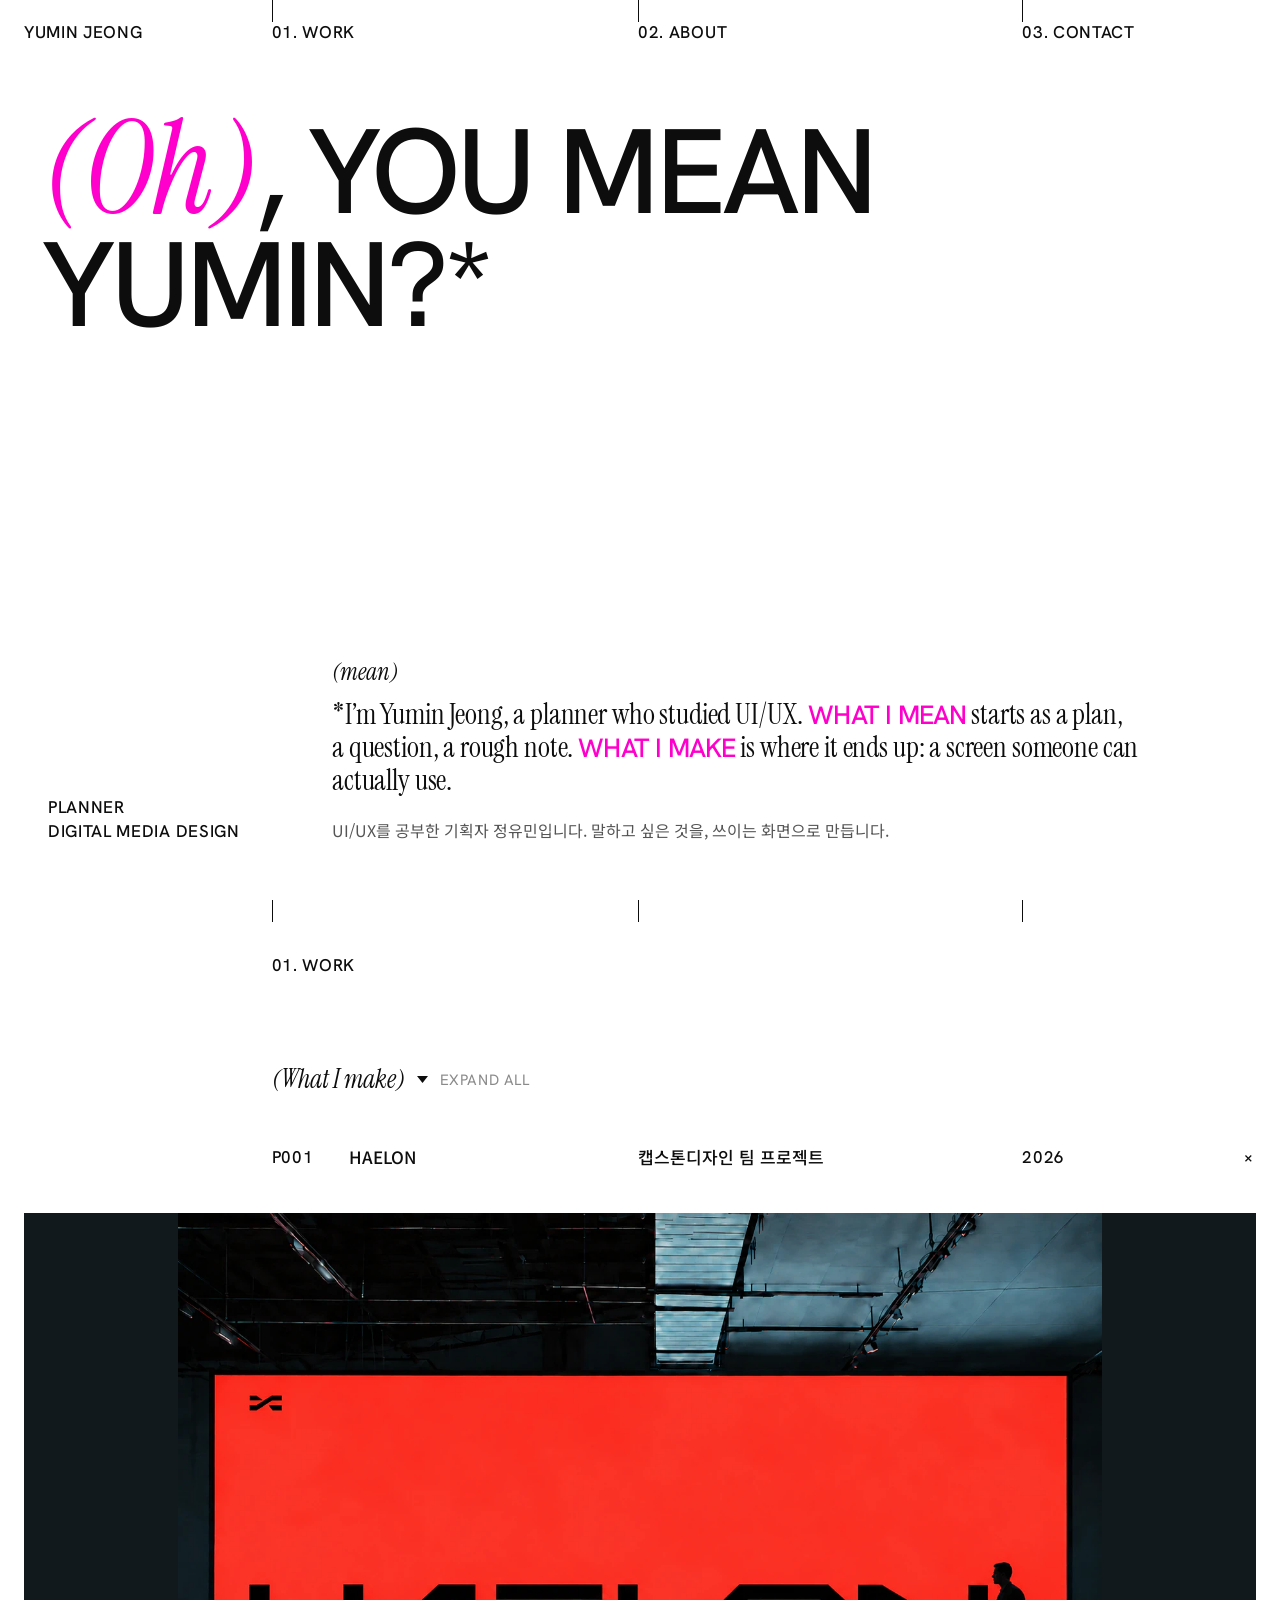
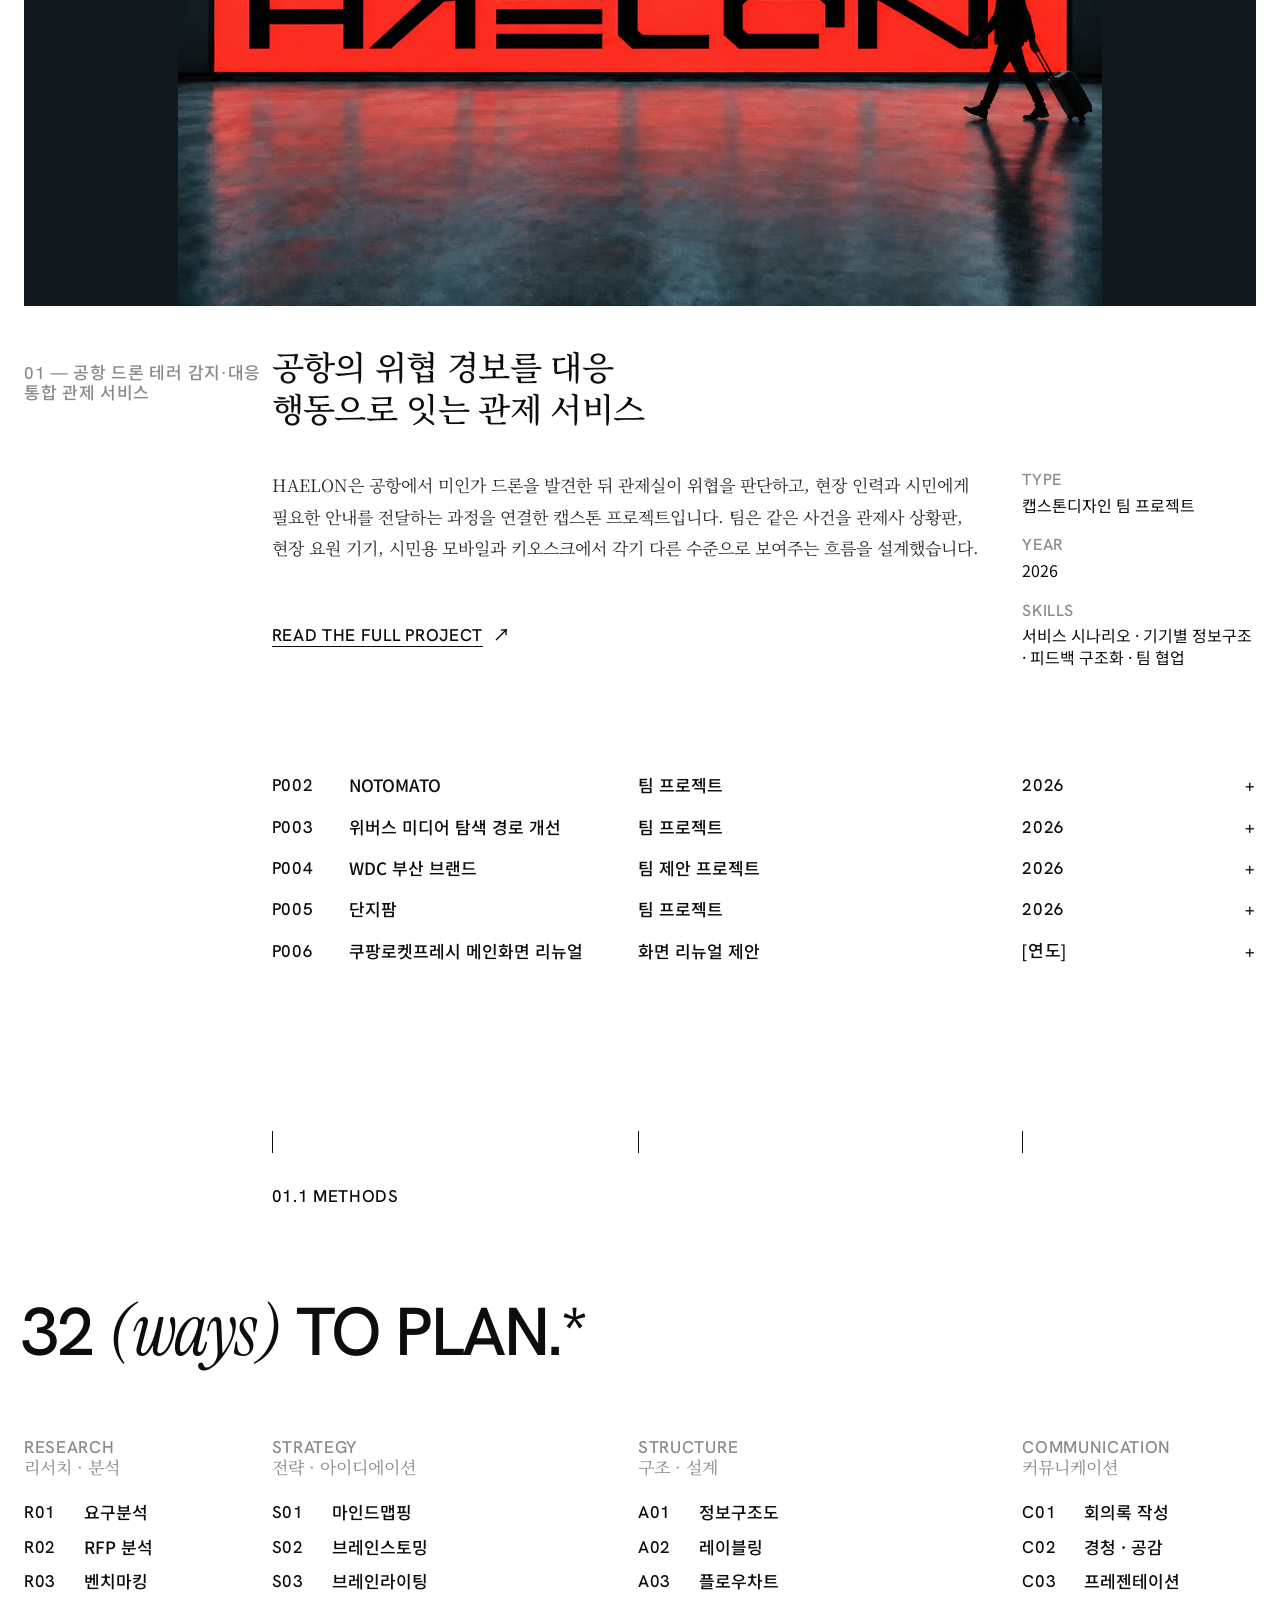
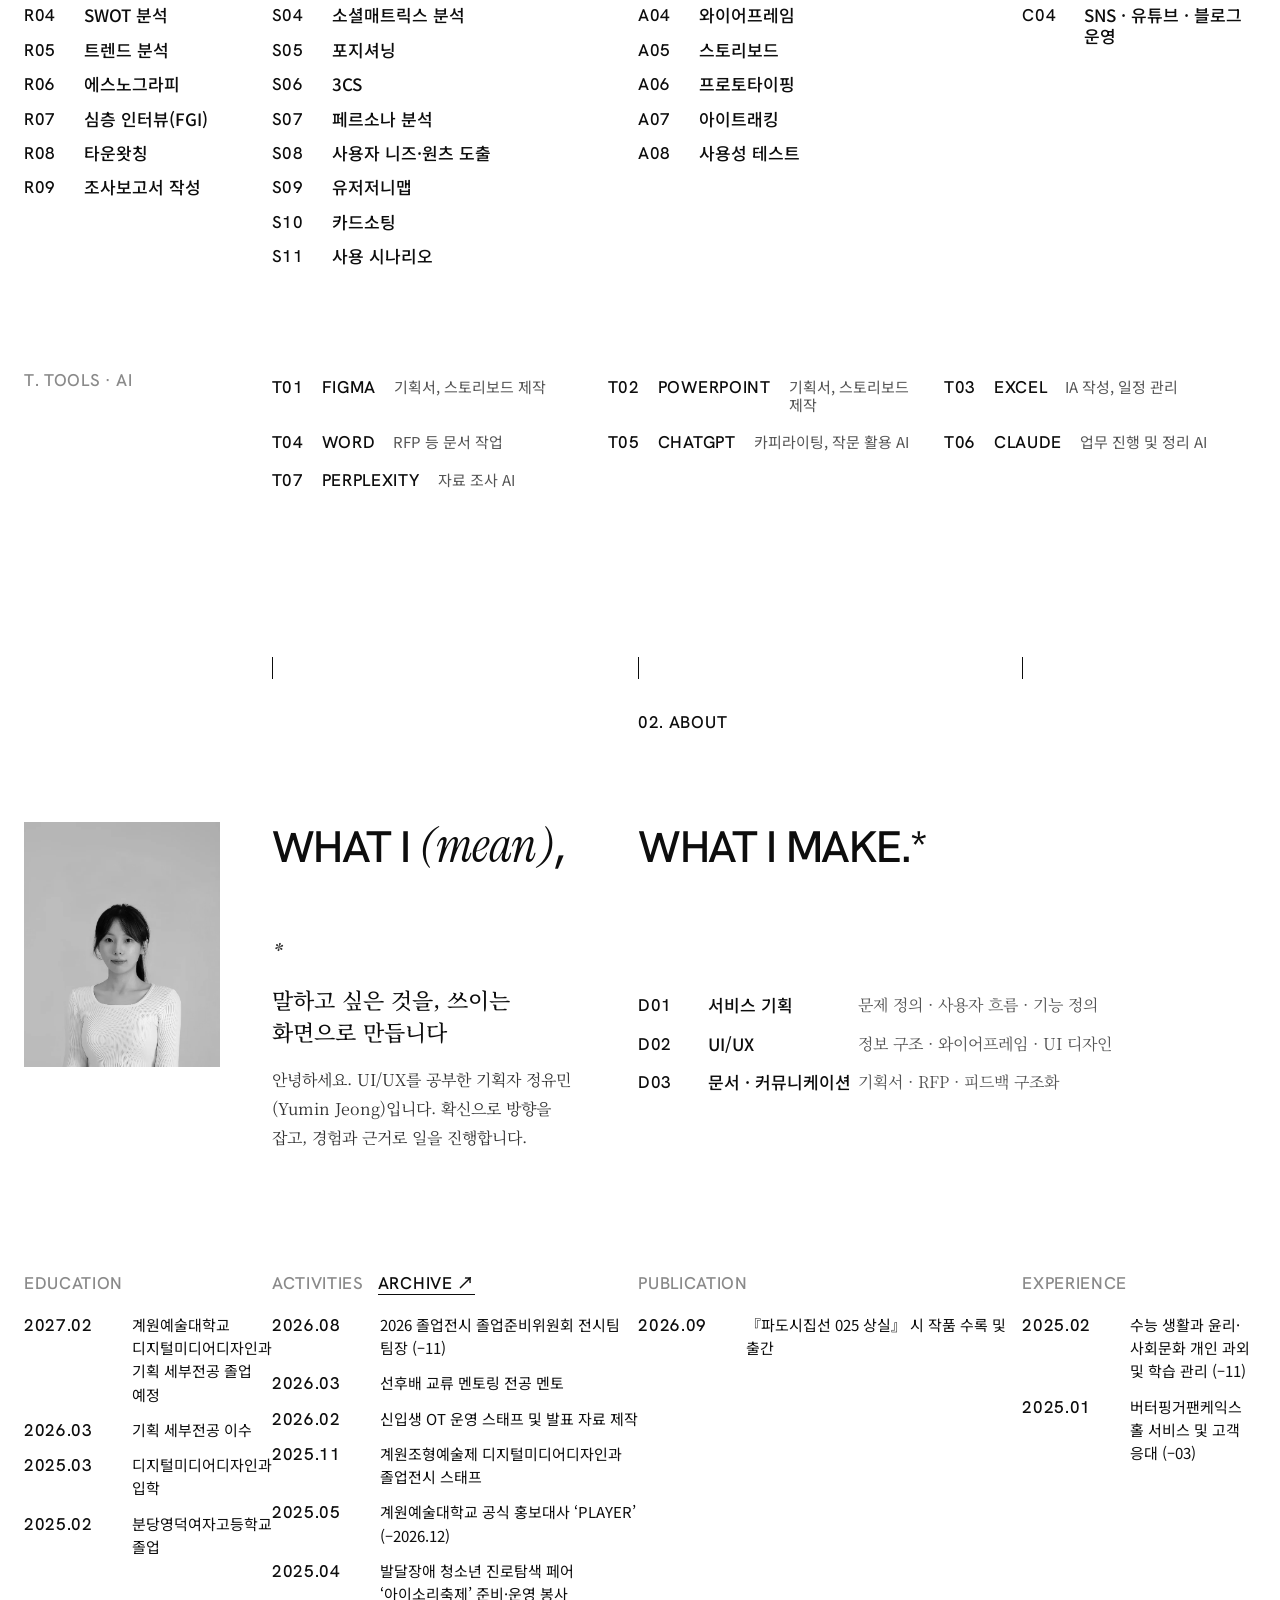
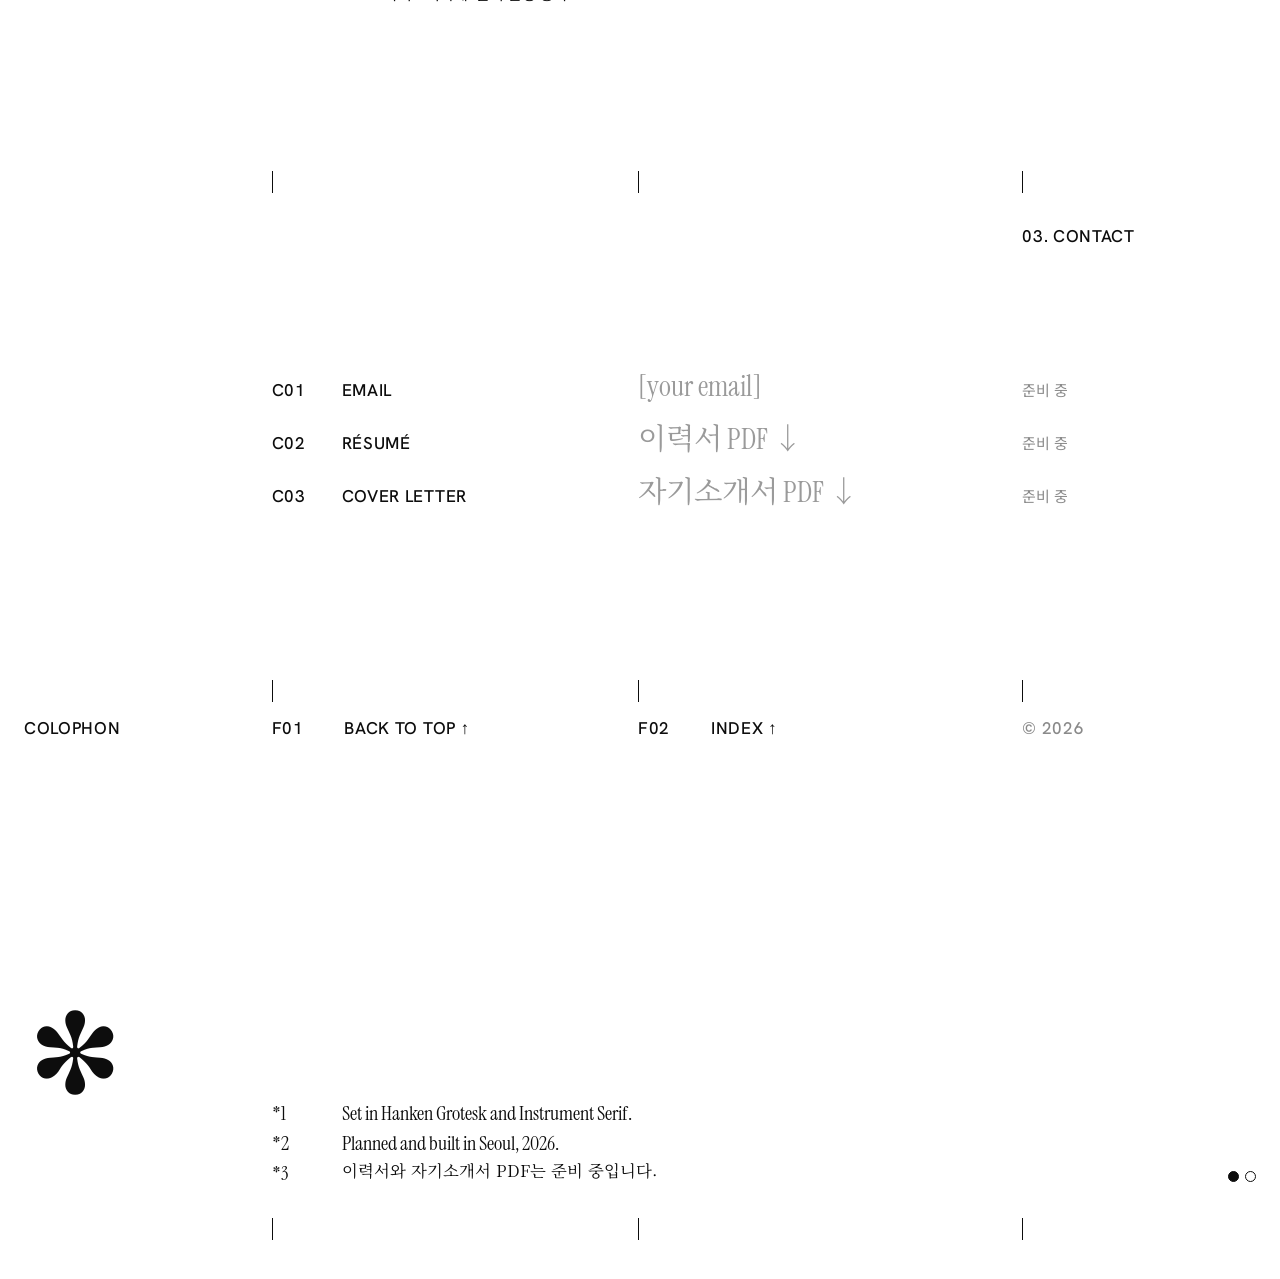
==== index.html @ 010c01d2 "Add files via upload" ====
<!doctype html>
<html lang="ko">
<head>
<meta charset="utf-8">
<meta name="viewport" content="width=device-width, initial-scale=1">
<title>Oh, you mean Yumin? — 정유민 기획 포트폴리오</title>
<meta name="description" content="Oh, you mean Yumin? What I mean, what I make. — UI/UX를 공부한 기획자 정유민의 포트폴리오">
<link rel="preconnect" href="https://fonts.googleapis.com">
<link rel="preconnect" href="https://fonts.gstatic.com" crossorigin>
<link rel="stylesheet" href="https://fonts.googleapis.com/css2?family=Hanken+Grotesk:wght@500&amp;family=Instrument+Serif:ital@0;1&amp;family=Noto+Sans+KR:wght@400;500&amp;family=Noto+Serif+KR:wght@400;500&amp;display=swap">
<link rel="stylesheet" href="assets/c04.css?v=2">
</head>
<body id="top">

<header class="hd">
<div class="g">
<div class="ticks t" aria-hidden="true"><i></i><i></i><i></i><i></i></div>
<a class="home" href="#top">Yumin Jeong</a>
<nav aria-label="주요 메뉴">
<a href="#work" data-spy="work">01. Work</a>
<a href="#about" data-spy="about">02. About</a>
<a href="#contact" data-spy="contact">03. Contact</a>
</nav>
</div>
</header>

<main>
<section class="hero" aria-label="소개">
<h1><span class="o">(Oh)</span>, YOU MEAN<br>YUMIN?*</h1>
<div class="def">
<p class="k">(mean)</p>
<p class="v">*I’m Yumin Jeong, a planner who studied UI/UX. <b>What I mean</b> starts as a plan, a question, a rough note. <b>What I make</b> is where it ends up: a screen someone can actually use.</p>
<p class="ko">UI/UX를 공부한 기획자 정유민입니다. 말하고 싶은 것을, 쓰이는 화면으로 만듭니다.</p>
</div>
<p class="who">Planner<br>Digital Media Design</p>
</section>

<section id="work" class="g sec">
<div class="ticks t" aria-hidden="true"><i></i><i></i><i></i><i></i></div>
<p class="sh up" style="grid-column:2">01. Work</p>
<button class="lead" type="button" data-all aria-expanded="false"><span>(What I make)</span><svg aria-hidden="true" width="11" height="7" viewBox="0 0 11 7"><path d="M0 0h11L5.5 7z" fill="currentColor"/></svg><span class="mute up" style="font-family:var(--sans);font-style:normal;font-size:15px;letter-spacing:.04em" data-all-label>Expand all</span></button>
<ol class="idx">
<li class="row" data-open>
<button type="button" aria-expanded="true" aria-controls="p1"><span><span>P001</span><span class="t">HAELON</span></span><span class="kd">캡스톤디자인 팀 프로젝트</span><span class="yr"><span>2026</span><span class="tg" aria-hidden="true">+</span></span></button>
<div class="panel" id="p1"><div><div class="pin">
<div class="fig" style="background:#11191d"><img src="assets/projects/haelon.webp" alt="HAELON 대표 이미지" loading="lazy" decoding="async"></div>
<p class="cap">01 — 공항 드론 테러 감지·대응 통합 관제 서비스</p>
<h3>공항의 위협 경보를 대응 행동으로 잇는 관제 서비스</h3>
<dl><div><dt>Type</dt><dd>캡스톤디자인 팀 프로젝트</dd></div><div><dt>Year</dt><dd>2026</dd></div><div><dt>Skills</dt><dd>서비스 시나리오 · 기기별 정보구조 · 피드백 구조화 · 팀 협업</dd></div></dl>
<p class="p">HAELON은 공항에서 미인가 드론을 발견한 뒤 관제실이 위협을 판단하고, 현장 인력과 시민에게 필요한 안내를 전달하는 과정을 연결한 캡스톤 프로젝트입니다. 팀은 같은 사건을 관제사 상황판, 현장 요원 기기, 시민용 모바일과 키오스크에서 각기 다른 수준으로 보여주는 흐름을 설계했습니다.</p>
<a class="go" href="project/05.html"><span>Read the full project</span>↗</a>
</div></div></div>
</li>
<li class="row">
<button type="button" aria-expanded="false" aria-controls="p2"><span><span>P002</span><span class="t">NOTOMATO</span></span><span class="kd">팀 프로젝트</span><span class="yr"><span>2026</span><span class="tg" aria-hidden="true">+</span></span></button>
<div class="panel" id="p2"><div><div class="pin">
<div class="fig" style="background:#fdfdfd"><img src="assets/projects/notomato.webp?v=16x9" alt="NOTOMATO 대표 이미지" loading="lazy" decoding="async"></div>
<p class="cap">02 — 초개인화 식이관리 서비스</p>
<h3>먹기 전의 선택을 돕는 식이관리 앱</h3>
<dl><div><dt>Type</dt><dd>팀 프로젝트</dd></div><div><dt>Year</dt><dd>2026</dd></div><div><dt>Skills</dt><dd>서비스 기획 · 정보구조 설계 · 와이어프레임 · 디자인 방향 조율</dd></div></dl>
<p class="p">노토마토는 만성질환자의 식품 선택과 식사 기록, 복약 관리를 한 흐름으로 연결한 모바일 서비스입니다. 영양성분표를 읽기 어렵거나 외식 메뉴의 정보를 알기 힘든 순간에, 사용자가 자신의 상태에 맞춰 무엇을 확인하고 어떤 대안을 고를 수 있는지 보여주는 데 초점을 뒀습니다.</p>
<a class="go" href="project/01.html"><span>Read the full project</span>↗</a>
</div></div></div>
</li>
<li class="row">
<button type="button" aria-expanded="false" aria-controls="p3"><span><span>P003</span><span class="t">위버스 미디어 탐색 경로 개선</span></span><span class="kd">팀 프로젝트</span><span class="yr"><span>2026</span><span class="tg" aria-hidden="true">+</span></span></button>
<div class="panel" id="p3"><div><div class="pin">
<div class="fig" style="background:#000000"><img src="assets/projects/weverse.webp" alt="위버스 미디어 탐색 경로 개선 대표 이미지" loading="lazy" decoding="async"></div>
<p class="cap">03 — 사용성 평가를 통한 위버스 미디어 탐색 경로 개선</p>
<h3>찾는 영상과 사진에 더 빨리 닿는 위버스 미디어</h3>
<dl><div><dt>Type</dt><dd>팀 프로젝트</dd></div><div><dt>Year</dt><dd>2026</dd></div><div><dt>Skills</dt><dd>사용성 테스트 · 정성·정량 분석 · 벤치마킹 · 페이퍼 프로토타이핑</dd></div></dl>
<p class="p">세븐틴 커뮤니티의 미디어 탭에서 특정 공연의 사진을 찾고 내려받는 과제를 중심으로 위버스의 탐색 경로를 살폈습니다. 두 차례 사용성 테스트를 통해 참가자가 어떤 단계에서 멈추고 무엇을 눌렀는지 기록하고, 카테고리와 상세 필터를 사용하는 화면 흐름을 개선했습니다.</p>
<a class="go" href="project/03.html"><span>Read the full project</span>↗</a>
</div></div></div>
</li>
<li class="row">
<button type="button" aria-expanded="false" aria-controls="p4"><span><span>P004</span><span class="t">WDC 부산 브랜드</span></span><span class="kd">팀 제안 프로젝트</span><span class="yr"><span>2026</span><span class="tg" aria-hidden="true">+</span></span></button>
<div class="panel" id="p4"><div><div class="pin">
<div class="fig"><span class="ph">썸네일 준비 중</span></div>
<p class="cap">04 — 2028 세계디자인수도(WDC) 부산 브랜드 개발 및 운영체계 수립</p>
<h3>여러 주체가 함께 쓸 수 있는 WDC 부산 브랜드</h3>
<dl><div><dt>Type</dt><dd>팀 제안 프로젝트</dd></div><div><dt>Year</dt><dd>2026</dd></div><div><dt>Skills</dt><dd>제안서 구성 · 과업 범위 정의 · 브랜드 운영 · 프로젝트 총괄</dd></div></dl>
<p class="p">2028 세계디자인수도 부산의 브랜드 아이덴티티와 운영체계를 함께 설계한 팀 제안입니다. 국제행사, 시민 프로그램, 협력기관 사업에 공통 정체성을 적용하면서도 각 프로그램의 목적과 참여 방식은 명확히 남기도록 브랜드의 위계와 사용 기준을 정리했습니다.</p>
<a class="go" href="project/06.html"><span>Read the full project</span>↗</a>
</div></div></div>
</li>
<li class="row">
<button type="button" aria-expanded="false" aria-controls="p5"><span><span>P005</span><span class="t">단지팜</span></span><span class="kd">팀 프로젝트</span><span class="yr"><span>2026</span><span class="tg" aria-hidden="true">+</span></span></button>
<div class="panel" id="p5"><div><div class="pin">
<div class="fig"><span class="ph">썸네일 준비 중</span></div>
<p class="cap">05 — 하남시 온-오프라인 결합 에듀테크 플랫폼</p>
<h3>집에서 돌본 식물을 하남의 스마트팜에서 만나는 단지팜</h3>
<dl><div><dt>Type</dt><dd>팀 프로젝트</dd></div><div><dt>Year</dt><dd>2026</dd></div><div><dt>Skills</dt><dd>지역 리서치 · 가족 사용자 시나리오 · 온오프라인 서비스 · 정보구조 설계</dd></div></dl>
<p class="p">단지팜은 하남시의 유휴공간을 가족형 스마트팜 체험으로 연결한 에듀테크 서비스입니다. 아이가 집에서 작물의 성장을 살피고 기록하면, 보호자가 현장 방문을 예약하고 가족이 함께 수확과 쿠킹 클래스까지 경험하는 흐름을 팀으로 기획했습니다.</p>
<a class="go" href="project/02.html"><span>Read the full project</span>↗</a>
</div></div></div>
</li>
<li class="row">
<button type="button" aria-expanded="false" aria-controls="p6"><span><span>P006</span><span class="t">쿠팡로켓프레시 메인화면 리뉴얼</span></span><span class="kd">화면 리뉴얼 제안</span><span class="yr"><span>[연도]</span><span class="tg" aria-hidden="true">+</span></span></button>
<div class="panel" id="p6"><div><div class="pin">
<div class="fig"><span class="ph">썸네일 준비 중</span></div>
<p class="cap">06 — 쿠팡로켓프레시 메인화면 리뉴얼</p>
<h3>오늘 살 식재료와 배송 조건이 먼저 보이는 장보기 홈</h3>
<dl><div><dt>Type</dt><dd>화면 리뉴얼 제안</dd></div><div><dt>Year</dt><dd>[연도]</dd></div><div><dt>Skills</dt><dd>[배운 역량]</dd></div></dl>
<p class="p">쿠팡 로켓프레시의 메인 화면을 장보기 목적에 맞춰 다시 구성하는 리뉴얼 제안입니다. 필요한 식재료를 빠르게 다시 찾는 사용자와 특가나 추천을 둘러보는 사용자의 동선을 구분하고, 배송 조건을 확인한 뒤 상품과 장바구니로 이어지는 화면을 구상했습니다.</p>
<a class="go" href="project/04.html"><span>Read the full project</span>↗</a>
</div></div></div>
</li>
</ol>
</section>

<section id="methods" class="g sec up">
<div class="ticks t" aria-hidden="true"><i></i><i></i><i></i><i></i></div>
<p class="sh" style="grid-column:2">01.1 Methods</p>
<h2 class="big rv" style="grid-column:1/5;margin-top:72px">32 <span class="s">(ways)</span> TO PLAN.*</h2>
<div class="mcols rv">
<div><h3>Research<span>리서치 · 분석</span></h3><ul><li><span>R01</span><span>요구분석</span></li><li><span>R02</span><span>RFP 분석</span></li><li><span>R03</span><span>벤치마킹</span></li><li><span>R04</span><span>SWOT 분석</span></li><li><span>R05</span><span>트렌드 분석</span></li><li><span>R06</span><span>에스노그라피</span></li><li><span>R07</span><span>심층 인터뷰(FGI)</span></li><li><span>R08</span><span>타운왓칭</span></li><li><span>R09</span><span>조사보고서 작성</span></li></ul></div>
<div><h3>Strategy<span>전략 · 아이디에이션</span></h3><ul><li><span>S01</span><span>마인드맵핑</span></li><li><span>S02</span><span>브레인스토밍</span></li><li><span>S03</span><span>브레인라이팅</span></li><li><span>S04</span><span>소셜매트릭스 분석</span></li><li><span>S05</span><span>포지셔닝</span></li><li><span>S06</span><span>3Cs</span></li><li><span>S07</span><span>페르소나 분석</span></li><li><span>S08</span><span>사용자 니즈·원츠 도출</span></li><li><span>S09</span><span>유저저니맵</span></li><li><span>S10</span><span>카드소팅</span></li><li><span>S11</span><span>사용 시나리오</span></li></ul></div>
<div><h3>Structure<span>구조 · 설계</span></h3><ul><li><span>A01</span><span>정보구조도</span></li><li><span>A02</span><span>레이블링</span></li><li><span>A03</span><span>플로우차트</span></li><li><span>A04</span><span>와이어프레임</span></li><li><span>A05</span><span>스토리보드</span></li><li><span>A06</span><span>프로토타이핑</span></li><li><span>A07</span><span>아이트래킹</span></li><li><span>A08</span><span>사용성 테스트</span></li></ul></div>
<div><h3>Communication<span>커뮤니케이션</span></h3><ul><li><span>C01</span><span>회의록 작성</span></li><li><span>C02</span><span>경청 · 공감</span></li><li><span>C03</span><span>프레젠테이션</span></li><li><span>C04</span><span>SNS · 유튜브 · 블로그 운영</span></li></ul></div>
</div>
<div class="tools rv"><p>T. Tools · AI</p><ul><li><span>T01</span><span>Figma</span><em>기획서, 스토리보드 제작</em></li><li><span>T02</span><span>PowerPoint</span><em>기획서, 스토리보드 제작</em></li><li><span>T03</span><span>Excel</span><em>IA 작성, 일정 관리</em></li><li><span>T04</span><span>Word</span><em>RFP 등 문서 작업</em></li><li><span>T05</span><span>ChatGPT</span><em>카피라이팅, 작문 활용 AI</em></li><li><span>T06</span><span>Claude</span><em>업무 진행 및 정리 AI</em></li><li><span>T07</span><span>Perplexity</span><em>자료 조사 AI</em></li></ul></div>
</section>

<section id="about" class="g sec">
<div class="ticks t" aria-hidden="true"><i></i><i></i><i></i><i></i></div>
<p class="sh up" style="grid-column:3">02. About</p>
<div class="photo rv" style="margin-top:72px"><img src="assets/profile-portrait.webp" alt="기획자 정유민 프로필 사진" width="400" height="500" loading="lazy" decoding="async"></div>
<h2 class="ah up rv" style="margin-top:72px"><span>WHAT I <span class="s">(mean)</span>,</span><span>WHAT I MAKE.*</span></h2>
<div class="ab rv">
<p class="star">*</p>
<h3>말하고 싶은 것을, 쓰이는 화면으로 만듭니다</h3>
<p>안녕하세요. UI/UX를 공부한 기획자 정유민(Yumin Jeong)입니다. 확신으로 방향을 잡고, 경험과 근거로 일을 진행합니다.</p>
</div>
<div class="dl up rv">
<p><span><span>D01</span><span>서비스 기획</span></span><span>문제 정의 · 사용자 흐름 · 기능 정의</span></p>
<p><span><span>D02</span><span>UI/UX</span></span><span>정보 구조 · 와이어프레임 · UI 디자인</span></p>
<p><span><span>D03</span><span>문서 · 커뮤니케이션</span></span><span>기획서 · RFP · 피드백 구조화</span></p>
</div>
<div class="hist rv"><div><h3>Education</h3><p><span>2027.02</span><span>계원예술대학교 디지털미디어디자인과 기획 세부전공 졸업 예정</span></p><p><span>2026.03</span><span>기획 세부전공 이수</span></p><p><span>2025.03</span><span>디지털미디어디자인과 입학</span></p><p><span>2025.02</span><span>분당영덕여자고등학교 졸업</span></p></div><div><h3>Activities<a href="archive.html">Archive ↗</a></h3><p><span>2026.08</span><span>2026 졸업전시 졸업준비위원회 전시팀 팀장 (–11)</span></p><p><span>2026.03</span><span>선후배 교류 멘토링 전공 멘토</span></p><p><span>2026.02</span><span>신입생 OT 운영 스태프 및 발표 자료 제작</span></p><p><span>2025.11</span><span>계원조형예술제 디지털미디어디자인과 졸업전시 스태프</span></p><p><span>2025.05</span><span>계원예술대학교 공식 홍보대사 ‘PLAYER’ (–2026.12)</span></p><p><span>2025.04</span><span>발달장애 청소년 진로탐색 페어 ‘아이소리축제’ 준비·운영 봉사</span></p></div><div><h3>Publication</h3><p><span>2026.09</span><span>『파도시집선 025 상실』 시 작품 수록 및 출간</span></p></div><div><h3>Experience</h3><p><span>2025.02</span><span>수능 생활과 윤리·사회문화 개인 과외 및 학습 관리 (–11)</span></p><p><span>2025.01</span><span>버터핑거팬케익스 홀 서비스 및 고객 응대 (–03)</span></p></div></div>
</section>

<section id="contact" class="g sec">
<div class="ticks t" aria-hidden="true"><i></i><i></i><i></i><i></i></div>
<p class="sh up" style="grid-column:4">03. Contact</p>
<div class="clist rv">
<p><span><span>C01</span><span>Email</span></span><span class="v na">[your email]</span><span class="note">준비 중</span></p>
<p><span><span>C02</span><span>Résumé</span></span><span class="v na">이력서 PDF ↓</span><span class="note">준비 중</span></p>
<p><span><span>C03</span><span>Cover letter</span></span><span class="v na">자기소개서 PDF ↓</span><span class="note">준비 중</span></p>
</div>
</section>
</main>

<footer class="g ft">
<div class="ticks t" aria-hidden="true"><i></i><i></i><i></i><i></i></div><div class="ticks b" aria-hidden="true"><i></i><i></i><i></i><i></i></div>
<p class="r1" style="grid-column:1;margin:0">Colophon</p>
<p class="r1" style="grid-column:2;margin:0">F01 <a href="#top" style="margin-left:36px">Back to top ↑</a></p>
<p class="r1" style="grid-column:3;margin:0">F02 <a href="#work" style="margin-left:36px">Index ↑</a></p>
<p class="r1 mute" style="grid-column:4;margin:0">© 2026</p>
<p class="ast" aria-hidden="true">*</p>
<div class="notes">
<p><span>*1</span><span>Set in Hanken Grotesk and Instrument Serif.</span></p>
<p><span>*2</span><span>Planned and built in Seoul, 2026.</span></p>
<p><span>*3</span><span class="ko">이력서와 자기소개서 PDF는 준비 중입니다.</span></p>
</div>
<div class="dots" aria-hidden="true"><i class="on"></i><i></i></div>
</footer>

<script src="assets/c04.js?v=2"></script>
</body>
</html>
---- assets/c04.css ----
/* Concept04 — Oh, you mean Yumin? */
:root{
  --ink:#0d0d0d; --mute:#8a8a8a; --soft:#555555; --line:#0d0d0d; --hair:#e2e2e2; --bg:#ffffff;
  --pink:#ff00cc;
  --gut:24px;
  --cols:19.6fr 29fr 30.4fr 18.5fr;
  --sans:'Hanken Grotesk',Helvetica,Arial,'Noto Sans KR',sans-serif;
  --serif:'Instrument Serif',Georgia,'Noto Serif KR',serif;
  --ko:'Noto Sans KR','Hanken Grotesk',sans-serif;
  --ko-serif:'Noto Serif KR','Instrument Serif',Georgia,serif;
}
*{box-sizing:border-box}
html{scroll-behavior:smooth}
body{margin:0;background:var(--bg);color:var(--ink);font-family:var(--sans);font-weight:500;font-size:17px;line-height:1.2;letter-spacing:.04em;font-variant-numeric:tabular-nums;-webkit-font-smoothing:antialiased;overflow-x:hidden}
a{color:inherit;text-decoration:none}
a:focus-visible,button:focus-visible{outline:2px solid var(--ink);outline-offset:3px}
button{font:inherit;letter-spacing:inherit;color:inherit;background:none;border:0;padding:0;cursor:pointer;text-transform:inherit}
img{display:block;max-width:100%}
.up{text-transform:uppercase}
.mute{color:var(--mute)}
.serif{font-family:var(--serif);font-weight:400;letter-spacing:0}
.it{font-style:italic}
.pink{color:var(--pink)}
.na{color:var(--mute)}
section[id],footer[id]{scroll-margin-top:72px}

/* grid + ticks */
.g{display:grid;grid-template-columns:var(--cols);padding:0 var(--gut);position:relative}
.ticks{position:absolute;left:var(--gut);right:var(--gut);height:22px;display:grid;grid-template-columns:var(--cols);pointer-events:none}
.ticks.t{top:0}.ticks.b{bottom:0}
.ticks i{border-left:1px solid var(--line)}
.ticks i:first-child{border-left:0}

/* header */
.hd{position:sticky;top:0;z-index:20;background:rgba(255,255,255,.94);backdrop-filter:blur(6px);-webkit-backdrop-filter:blur(6px)}
.hd .g{height:64px;align-items:center;text-transform:uppercase}
.hd a{transition:color .25s ease}
.hd nav a:hover,.hd .home:hover{color:var(--pink)}
.hd nav a.dim{color:#9a9a9a}
.hd nav a.dim:hover{color:var(--pink)}
.hd nav{display:contents}

/* hero */
.hero{position:relative;min-height:calc(100vh - 64px);min-height:calc(100svh - 64px);padding:clamp(24px,4vw,56px) 48px 56px;display:flex;flex-direction:column;justify-content:space-between;gap:48px}
.hero h1{margin:0 0 0 -.05em;font-weight:500;font-size:clamp(56px,9.4vw,180px);line-height:.94;letter-spacing:-.035em;white-space:nowrap}
.hero h1 .o{font-family:var(--serif);font-style:italic;font-weight:400;font-size:1.08em;line-height:0;letter-spacing:-.02em;color:var(--pink)}
.hero .def{align-self:flex-end;width:min(900px,100%);display:flex;flex-direction:column;gap:14px;letter-spacing:0}
.hero .def .k{margin:0;font-family:var(--serif);font-style:italic;font-weight:400;font-size:clamp(24px,1.8vw,34px);line-height:1}
.hero .def .v{margin:0;font-family:var(--serif);font-weight:400;font-size:clamp(26px,2.3vw,44px);line-height:1.12;letter-spacing:-.005em;text-wrap:pretty}
.hero .def .v b{font-family:var(--sans);font-weight:500;font-size:.9em;line-height:0;letter-spacing:-.03em;white-space:nowrap;text-transform:uppercase;color:var(--pink)}
.hero .def .ko{margin:6px 0 0;font-family:var(--ko);font-weight:400;font-size:16px;line-height:1.7;color:var(--soft);word-break:keep-all}
.hero .who{position:absolute;left:48px;bottom:56px;margin:0;font-size:17px;letter-spacing:.04em;text-transform:uppercase;line-height:1.45}

/* section head */
.sh{padding-top:38px;text-transform:uppercase}
.sec{position:relative;padding-bottom:160px}
.big{margin:0 0 0 -.04em;font-weight:500;font-size:clamp(48px,5.3vw,102px);line-height:.94;letter-spacing:-.035em}
.big .s{font-family:var(--serif);font-style:italic;font-weight:400;font-size:1.08em;letter-spacing:-.02em;text-transform:none}

/* work index */
.lead{grid-column:2/5;margin:72px 0 40px;display:flex;align-items:center;gap:12px;font-family:var(--serif);font-style:italic;font-weight:400;font-size:26px;letter-spacing:0}
.lead svg{transition:transform .4s ease}
.idx{grid-column:1/5;list-style:none;margin:0;padding:0}
.row{border-top:1px solid transparent}
.row>button{width:100%;display:grid;grid-template-columns:var(--cols);text-align:left;padding:10px 0;text-transform:uppercase;transition:color .2s ease}
.row>button>span:first-child{grid-column:2;display:flex;gap:36px}
.row>button .t{font-family:var(--ko);letter-spacing:0}
.row>button .kd{font-family:var(--ko);letter-spacing:0;font-weight:500}
.row>button .yr{display:flex;justify-content:space-between}
.row>button .tg{transition:transform .35s ease}
.row>button:hover{color:var(--pink)}
.row[data-open] > button .tg{transform:rotate(45deg)}
.panel{display:grid;grid-template-rows:0fr;transition:grid-template-rows .7s cubic-bezier(.7,0,.2,1)}
.row[data-open] .panel{grid-template-rows:1fr}
.panel>div{overflow:hidden}
.pin{display:grid;grid-template-columns:var(--cols);row-gap:40px;padding:36px 0 96px;letter-spacing:0}
.pin .fig{grid-column:1/5;aspect-ratio:16/9;max-height:820px;width:100%;background:#ececec;position:relative;overflow:hidden;opacity:0;transform:translateY(24px);transition:opacity .6s ease .25s,transform .9s cubic-bezier(.2,.7,.1,1) .2s}
.pin .fig img{position:absolute;inset:0;width:100%;height:100%;object-fit:contain}
.pin .fig .ph{position:absolute;left:16px;bottom:14px;font-family:var(--ko);font-size:14px;color:#6b6b6b;letter-spacing:0}
.row[data-open] .pin .fig{opacity:1;transform:none}
.pin .cap{grid-column:1;text-transform:uppercase;letter-spacing:.04em;color:var(--mute)}
.pin h3{grid-column:2/4;margin:0;padding-right:40px;font-family:var(--ko-serif);font-weight:500;font-size:clamp(28px,2.6vw,48px);line-height:1.25;letter-spacing:-.02em;word-break:keep-all;text-wrap:balance}
.pin .p{grid-column:2/4;margin:0;padding-right:40px;max-width:860px;font-family:var(--ko-serif);font-weight:400;font-size:17px;line-height:1.85;color:#2b2b2b;word-break:keep-all}
.pin dl{grid-column:4;grid-row:3/5;margin:0;display:flex;flex-direction:column;gap:18px;font-size:16px;line-height:1.35}
.pin dt{color:var(--mute);letter-spacing:.04em;text-transform:uppercase}
.pin dd{margin:4px 0 0;font-family:var(--ko);font-weight:400;word-break:keep-all}
.pin .go{grid-column:2;text-transform:uppercase;letter-spacing:.04em;display:inline-flex;gap:10px;align-self:start}
.pin .go:hover{color:var(--pink)}
.pin .go span{border-bottom:1px solid currentColor}

/* methods */
.mcols{grid-column:1/5;display:grid;grid-template-columns:var(--cols);margin-top:72px;text-transform:uppercase}
.mcols h3{margin:0 0 18px;font-weight:500;font-size:17px;color:var(--mute);letter-spacing:.04em}
.mcols h3 span{display:block;font-family:var(--ko-serif);font-weight:400;letter-spacing:0;text-transform:none}
.mcols ul{list-style:none;margin:0;padding:0}
.mcols li{padding:7px 0;display:flex;gap:28px}
.mcols li span:last-child{font-family:var(--ko);letter-spacing:0}
.tools{grid-column:1/5;display:grid;grid-template-columns:var(--cols);margin-top:96px;text-transform:uppercase}
.tools>p{margin:0;color:var(--mute)}
.tools ul{grid-column:2/5;list-style:none;margin:0;padding:0;display:grid;grid-template-columns:repeat(auto-fill,minmax(260px,1fr));gap:4px 24px}
.tools li{padding:7px 0;display:flex;gap:18px;align-items:baseline}
.tools li em{font-style:normal;font-family:var(--ko);letter-spacing:0;color:var(--soft);font-weight:400;font-size:15px;text-transform:none}

/* about */
.photo{grid-column:1;grid-row:2/4;align-self:start;margin-right:clamp(16px,4vw,76px);aspect-ratio:4/5;background:#e4e4e4;overflow:hidden}
.photo img{width:100%;height:100%;object-fit:cover;object-position:43% center;filter:grayscale(1)}
.ah{grid-column:2/5;grid-row:2;margin:0;display:grid;grid-template-columns:29fr 30.4fr 18.5fr;align-items:baseline;font-weight:500;font-size:clamp(36px,3.45vw,66px);line-height:1;letter-spacing:-.03em;white-space:nowrap}
.ah .s{font-family:var(--serif);font-style:italic;font-weight:400;letter-spacing:-.01em;font-size:1.1em;text-transform:none}
.ab{grid-column:2;grid-row:3;padding-right:48px;display:flex;flex-direction:column;gap:18px;font-family:var(--ko-serif);font-weight:400;letter-spacing:0;margin-top:72px}
.ab .star{margin:0;font-family:var(--serif);font-style:italic;font-size:24px;line-height:1}
.ab h3{margin:0;font-weight:500;font-size:22px;line-height:1.45;word-break:keep-all}
.ab p{margin:0;font-size:16px;line-height:1.8;color:#333;word-break:keep-all}
.dl{grid-column:3/5;grid-row:3;margin-top:72px;padding-top:44px;display:flex;flex-direction:column}
.dl p{margin:0;padding:9px 0;display:grid;grid-template-columns:220px 1fr;align-items:baseline}
.dl p>span:first-child{display:flex;gap:36px}
.dl p>span:first-child span:last-child{font-family:var(--ko);letter-spacing:0}
.dl p>span:last-child{font-family:var(--ko-serif);font-weight:400;font-size:16px;letter-spacing:0;color:var(--soft);word-break:keep-all}
.hist{grid-column:1/5;grid-row:4;margin-top:120px;display:grid;grid-template-columns:var(--cols);text-transform:uppercase}
.hist>div{display:flex;flex-direction:column}
.hist h3{margin:0 0 14px;font-weight:500;font-size:17px;color:var(--mute);letter-spacing:.04em}
.hist p{margin:0;padding:6px 0;display:grid;grid-template-columns:96px 1fr;gap:12px;align-items:baseline}
.hist p span:last-child{font-family:var(--ko);font-weight:400;font-size:15px;line-height:1.55;letter-spacing:0;text-transform:none;word-break:keep-all}

/* contact */
.clist{grid-column:2/5;margin-top:96px;display:flex;flex-direction:column;text-transform:uppercase}
.clist p{margin:0;padding:9px 0;display:grid;grid-template-columns:29fr 30.4fr 18.5fr;align-items:baseline}
.clist p>span:first-child{display:flex;gap:36px}
.clist .v{font-family:var(--serif);font-weight:400;font-size:clamp(28px,2.3vw,44px);letter-spacing:0;text-transform:none}
.clist .v.na{color:#9a9a9a}
.clist .note{font-family:var(--ko);font-weight:400;font-size:15px;letter-spacing:0;color:var(--mute);text-transform:none}

/* footer */
.ft{position:relative;min-height:560px;padding-bottom:44px;grid-template-rows:auto 1fr auto;text-transform:uppercase}
.ft .r1{padding-top:38px}
.ft .r1 a:hover{color:var(--pink)}
.ft .ast{grid-column:1;grid-row:2/4;align-self:end;margin:0 0 -.18em -.02em;font-family:var(--serif);font-weight:400;font-size:clamp(200px,19.8vw,380px);line-height:1}
.ft .notes{grid-column:2/4;grid-row:3;align-self:end;margin-bottom:8px;letter-spacing:0;text-transform:none;font-family:var(--serif);font-weight:400;font-size:clamp(20px,1.35vw,26px);line-height:1.5}
.ft .notes p{margin:0;display:grid;grid-template-columns:70px 1fr}
.ft .notes .ko{font-family:var(--ko-serif);font-size:.82em}
.dots{grid-column:4;grid-row:3;align-self:end;justify-self:end;margin-bottom:14px;display:flex;gap:6px}
.dots i{width:11px;height:11px;border:1.5px solid var(--ink);border-radius:50%}
.dots i.on{background:var(--ink)}

/* reveal */
.rv{opacity:0;transform:translateY(28px);transition:opacity .8s ease,transform 1s cubic-bezier(.2,.7,.1,1)}
.rv.in{opacity:1;transform:none}
@media (prefers-reduced-motion:reduce){html{scroll-behavior:auto}.rv{opacity:1;transform:none}.panel,.pin .fig{transition:none}}

/* responsive */
@media (max-width:1100px){
  .hd .g{grid-template-columns:1fr auto auto auto;gap:20px}
  .ah{white-space:normal;grid-template-columns:1fr;row-gap:8px}
  .tools ul{grid-template-columns:1fr 1fr}
}
@media (max-width:820px){
  :root{--gut:16px}
  body{font-size:14px}
  .ticks{display:none}
  .hd .g{height:56px;grid-template-columns:1fr auto auto auto;gap:14px;font-size:12px}
  .hero{padding:24px 16px 32px}
  .hero h1{white-space:normal;font-size:clamp(46px,13vw,96px)}
  .hero .who{position:static}
  .g{grid-template-columns:minmax(0,1fr);padding:0 16px}
  .sh{grid-column:1!important}
  .lead,.idx,.mcols,.tools,.clist,.hist{grid-column:1!important}
  .row>button{grid-template-columns:1fr auto;gap:10px}
  .row>button>span:first-child{grid-column:1;gap:16px}
  .row>button .kd{display:none}
  .pin{grid-template-columns:1fr;padding-bottom:56px}
  .pin>*{grid-column:1!important;grid-row:auto!important;padding-right:0!important}
  .mcols,.hist{grid-template-columns:repeat(2,minmax(0,1fr));column-gap:16px;row-gap:40px}
  .hist{grid-template-columns:minmax(0,1fr)}
  .hist p{grid-template-columns:72px minmax(0,1fr)}
  .ah{font-size:clamp(30px,9vw,44px)}
  .tools{grid-template-columns:1fr;row-gap:16px}
  .tools ul{grid-column:1;grid-template-columns:1fr}
  .photo{grid-column:1;grid-row:auto;width:60%;margin:40px 0 0}
  .ah,.ab,.dl{grid-column:1;grid-row:auto}
  .ab,.dl{margin-top:40px;padding:0}
  .dl p{grid-template-columns:1fr;gap:4px}
  .hist{grid-row:auto;margin-top:64px}
  .clist p{grid-template-columns:1fr;gap:6px;padding:14px 0}
  .ft{min-height:auto;grid-template-columns:repeat(2,minmax(0,1fr));row-gap:16px}
  .ft .r1{grid-column:auto!important;padding-top:24px}
  .ft .ast{grid-column:1;grid-row:auto;font-size:180px}
  .ft .notes{grid-column:1/3;grid-row:auto}
  .dots{grid-column:2;grid-row:auto}
}

/* ===== subpages ===== */
.hd nav a.cur{color:var(--ink)}
.pg{padding-bottom:120px}
.pg .meta{grid-column:1/5;display:grid;grid-template-columns:var(--cols);padding-top:38px;text-transform:uppercase}
.pg .meta a:hover{color:var(--pink)}
.pg h1{grid-column:1/5;margin:96px 0 0 -.04em;font-weight:500;font-size:clamp(56px,8.4vw,160px);line-height:.96;letter-spacing:-.035em;text-transform:uppercase}
.pg h1.ko{font-family:var(--ko);font-size:clamp(44px,6.2vw,120px);line-height:1.1;letter-spacing:-.05em;word-break:keep-all;text-wrap:balance}
.pg h1 .s{font-family:var(--serif);font-style:italic;font-weight:400;font-size:1.08em;letter-spacing:-.02em;text-transform:none}
.toc{grid-column:1;grid-row:3;margin-top:56px;display:flex;flex-direction:column;gap:6px;text-transform:uppercase;align-self:start}
.toc a{transition:color .25s ease}.toc a:hover{color:var(--pink)}.toc a.dim{color:#9a9a9a}
.pdef{grid-column:3/5;grid-row:3;margin-top:56px;display:flex;flex-direction:column;gap:14px;letter-spacing:0}
.pdef .k{margin:0;font-family:var(--serif);font-style:italic;font-weight:400;font-size:clamp(24px,1.8vw,34px);line-height:1}
.pdef .v{margin:0;font-family:var(--ko-serif);font-weight:400;font-size:clamp(22px,1.9vw,36px);line-height:1.35;letter-spacing:-.01em;word-break:keep-all;text-wrap:pretty}
.pdef .ko{margin:0;font-family:var(--ko);font-weight:400;font-size:16px;line-height:1.7;color:var(--soft);word-break:keep-all}
.pdef .lk{display:flex;gap:28px;margin-top:10px;text-transform:uppercase;letter-spacing:.04em}
.pdef .lk a{border-bottom:1px solid currentColor}.pdef .lk a:hover{color:var(--pink)}
.cover{grid-column:1/5;margin-top:72px;aspect-ratio:16/9;max-height:860px;width:100%;background:#ececec;position:relative;overflow:hidden}
.cover img{position:absolute;inset:0;width:100%;height:100%;object-fit:contain}
.cover .ph,.fg .ph{position:absolute;left:16px;bottom:14px;font-family:var(--ko);font-size:14px;color:#6b6b6b;letter-spacing:0}
.info{grid-column:1/5;display:grid;grid-template-columns:var(--cols);margin:28px 0 0;font-size:16px;line-height:1.35}
.info dt{color:var(--mute);text-transform:uppercase;letter-spacing:.04em}
.info dd{margin:4px 0 0;padding-right:32px;font-family:var(--ko);font-weight:400;letter-spacing:0;word-break:keep-all}
.info a{text-transform:uppercase;letter-spacing:.04em;border-bottom:1px solid currentColor}.info a:hover{color:var(--pink)}
.c-h2{grid-column:2/4;margin:72px 0 0;padding-right:40px;font-family:var(--ko-serif);font-weight:500;font-size:clamp(30px,3vw,56px);line-height:1.25;letter-spacing:-.02em;word-break:keep-all;text-wrap:balance}
.c-lead{grid-column:2/4;margin:40px 0 0;padding-right:40px;max-width:900px;font-family:var(--ko-serif);font-weight:400;font-size:18px;line-height:1.85;letter-spacing:0;color:#2b2b2b;word-break:keep-all}
.abc{grid-column:1/5;display:grid;grid-template-columns:var(--cols);margin-top:96px}
.abc>p{margin:0;text-transform:uppercase;color:var(--mute)}
.abc>div{padding-right:32px;display:flex;flex-direction:column;gap:12px;letter-spacing:0}
.abc .c{display:flex;gap:28px;text-transform:uppercase;letter-spacing:.04em}
.abc .c span:last-child{font-family:var(--ko);font-weight:400;color:var(--mute)}
.abc h3{margin:0;font-family:var(--ko-serif);font-weight:500;font-size:22px;line-height:1.4;word-break:keep-all}
.abc p{margin:0;font-family:var(--ko);font-weight:400;font-size:15px;line-height:1.75;color:#444;word-break:keep-all}
.clist.docs .v{font-family:var(--ko-serif);font-size:clamp(18px,1.35vw,24px);line-height:1.4;padding-right:24px;word-break:keep-all}
.clist.docs .v a{border-bottom:1px solid currentColor}.clist.docs .v a:hover{color:var(--pink)}
.steps{grid-column:1/5;list-style:none;margin:72px 0 0;padding:0}
.steps li{display:grid;grid-template-columns:var(--cols);padding:22px 0;letter-spacing:0}
.steps .n{text-transform:uppercase;letter-spacing:.04em}
.steps h3{margin:0;padding-right:40px;font-family:var(--ko-serif);font-weight:500;font-size:22px;line-height:1.4;word-break:keep-all}
.steps p{grid-column:3/5;margin:0;padding-right:24px;max-width:760px;font-family:var(--ko);font-weight:400;font-size:16px;line-height:1.8;color:#333;word-break:keep-all}
.c-q{grid-column:2/5;margin:72px 0 0;padding-right:40px;font-family:var(--ko-serif);font-weight:400;font-size:clamp(28px,2.6vw,50px);line-height:1.35;letter-spacing:-.02em;word-break:keep-all;text-wrap:balance}
.tools li b{font-weight:500;color:var(--mute)}
.pager{grid-column:1/5;display:grid;grid-template-columns:var(--cols);padding-top:38px;text-transform:uppercase}
.pager a{transition:color .25s ease}.pager a:hover{color:var(--pink)}
.pager .pv span{display:block}.pager .pv span+span{margin-top:4px;font-family:var(--ko);letter-spacing:0}
.pager .nx{grid-column:1/5;margin-top:72px;display:flex;flex-direction:column;gap:18px}
.pager .nx .k{font-family:var(--serif);font-style:italic;font-weight:400;font-size:26px;letter-spacing:0;text-transform:none}
.pager .nx .t{font-weight:500;font-size:clamp(48px,6vw,116px);line-height:1.02;letter-spacing:-.035em;word-break:keep-all}
.pager .nx .t.ko{font-family:var(--ko);letter-spacing:-.05em}
.filt{grid-column:2/5;margin:72px 0 40px;display:flex;flex-wrap:wrap;align-items:baseline;gap:12px 28px;text-transform:uppercase}
.filt .lead2{font-family:var(--serif);font-style:italic;font-weight:400;font-size:26px;letter-spacing:0;text-transform:none}
.filt button{transition:color .2s ease;font-family:var(--ko);letter-spacing:0}
.filt button[aria-pressed="false"]{color:#9a9a9a}
.filt button:hover{color:var(--pink)}
.row.off{display:none}
.pin .figs{grid-column:1/5;display:grid;grid-template-columns:repeat(3,minmax(0,1fr));gap:var(--gut);opacity:0;transform:translateY(24px);transition:opacity .6s ease .25s,transform .9s cubic-bezier(.2,.7,.1,1) .2s}
.row[data-open] .pin .figs{opacity:1;transform:none}
.fg{aspect-ratio:4/3;background:#ececec;position:relative;overflow:hidden}
.fg img{position:absolute;inset:0;width:100%;height:100%;object-fit:cover}
.hist h3 a{margin-left:14px;color:var(--ink);border-bottom:1px solid currentColor}.hist h3 a:hover{color:var(--pink)}
@media (prefers-reduced-motion:reduce){.pin .figs{transition:none}}
@media (max-width:820px){
  .pg{padding-bottom:72px}
  .pg .meta,.info,.abc,.steps li,.pager{grid-template-columns:repeat(2,minmax(0,1fr));gap:10px 16px}
  .pg h1{margin-top:56px;font-size:clamp(44px,12vw,80px)}
  .pg h1.ko{font-size:clamp(34px,9.5vw,64px)}
  .toc,.pdef,.cover,.c-h2,.c-lead,.c-q,.steps,.filt,.pager .nx{grid-column:1!important;grid-row:auto!important;padding-right:0!important}
  .pg .meta,.info,.abc,.pager{grid-column:1!important}
  .abc{grid-template-columns:1fr;row-gap:36px}
  .abc>div{padding-right:0}
  .steps li{grid-template-columns:1fr}
  .steps p{grid-column:1}
  .info{row-gap:20px}
  .pin .figs{grid-template-columns:1fr 1fr}
  .pager .nx .t{font-size:clamp(36px,10vw,60px)}
}
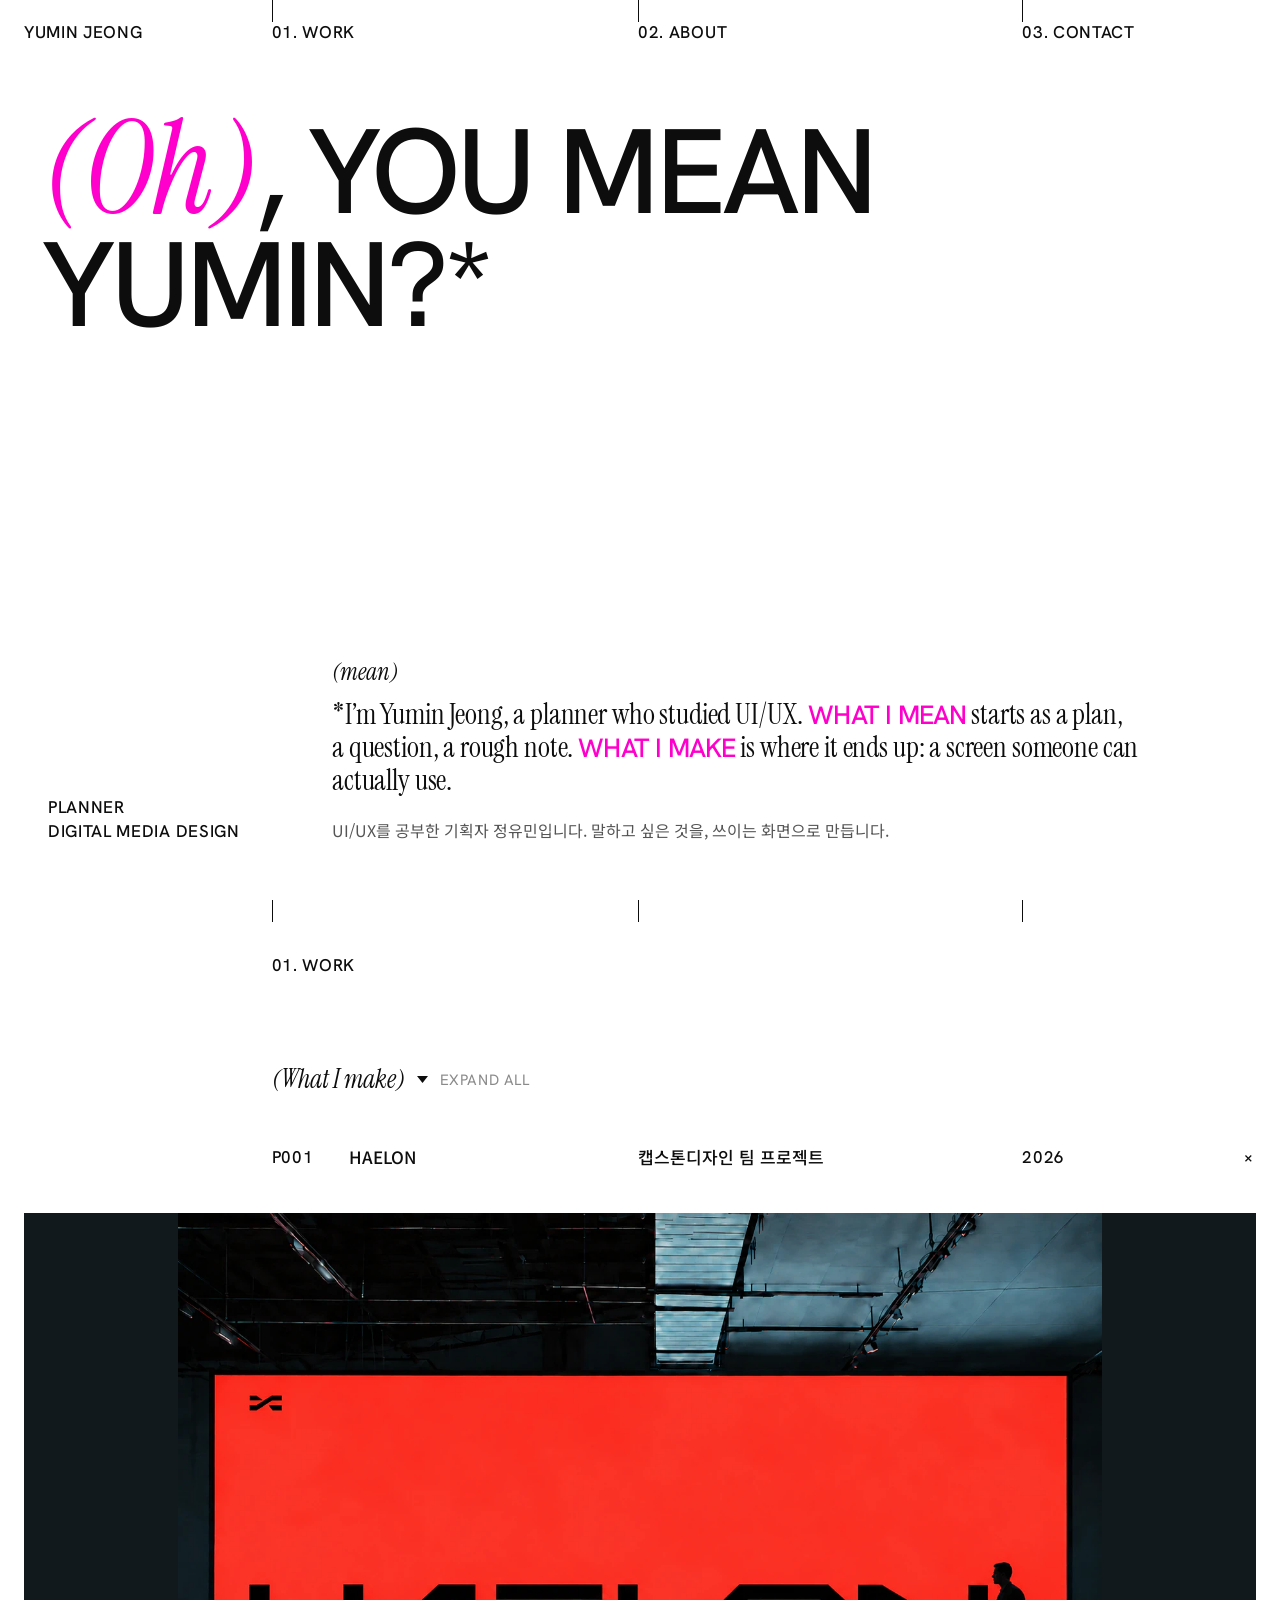
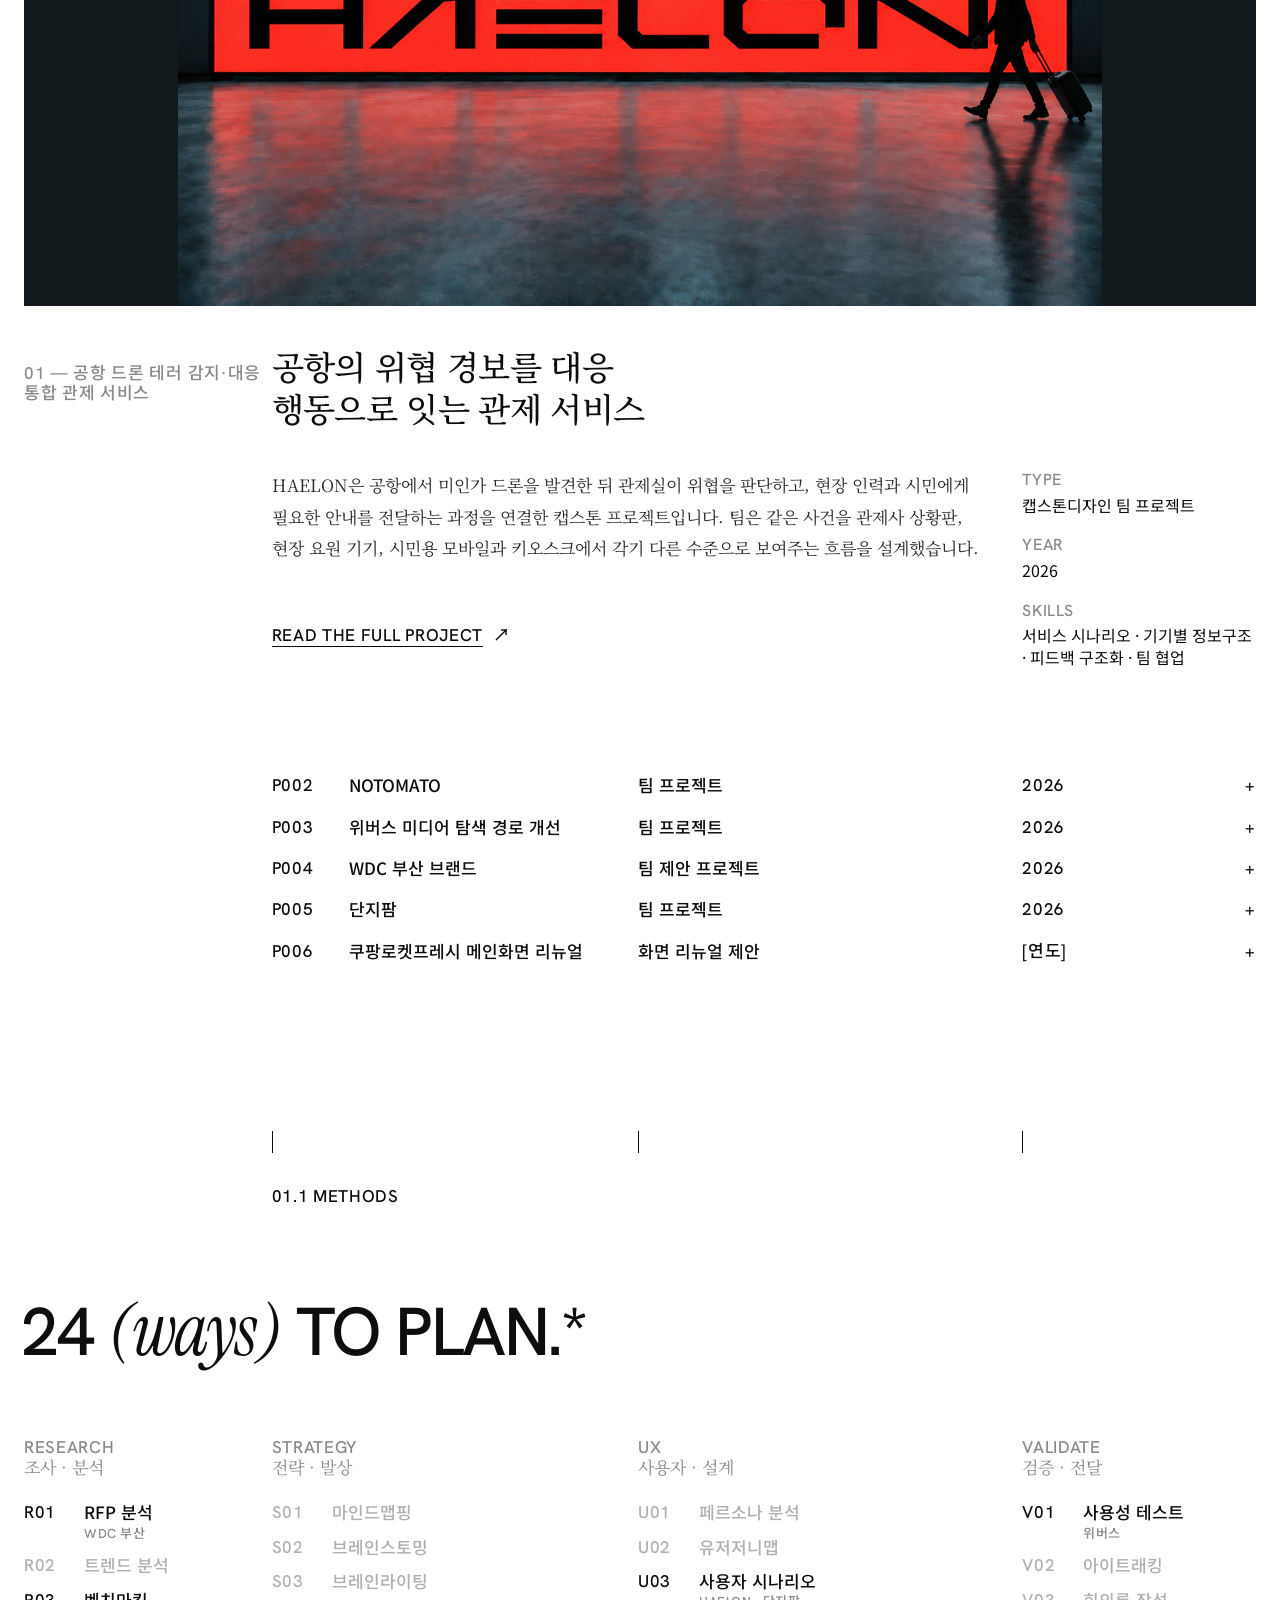
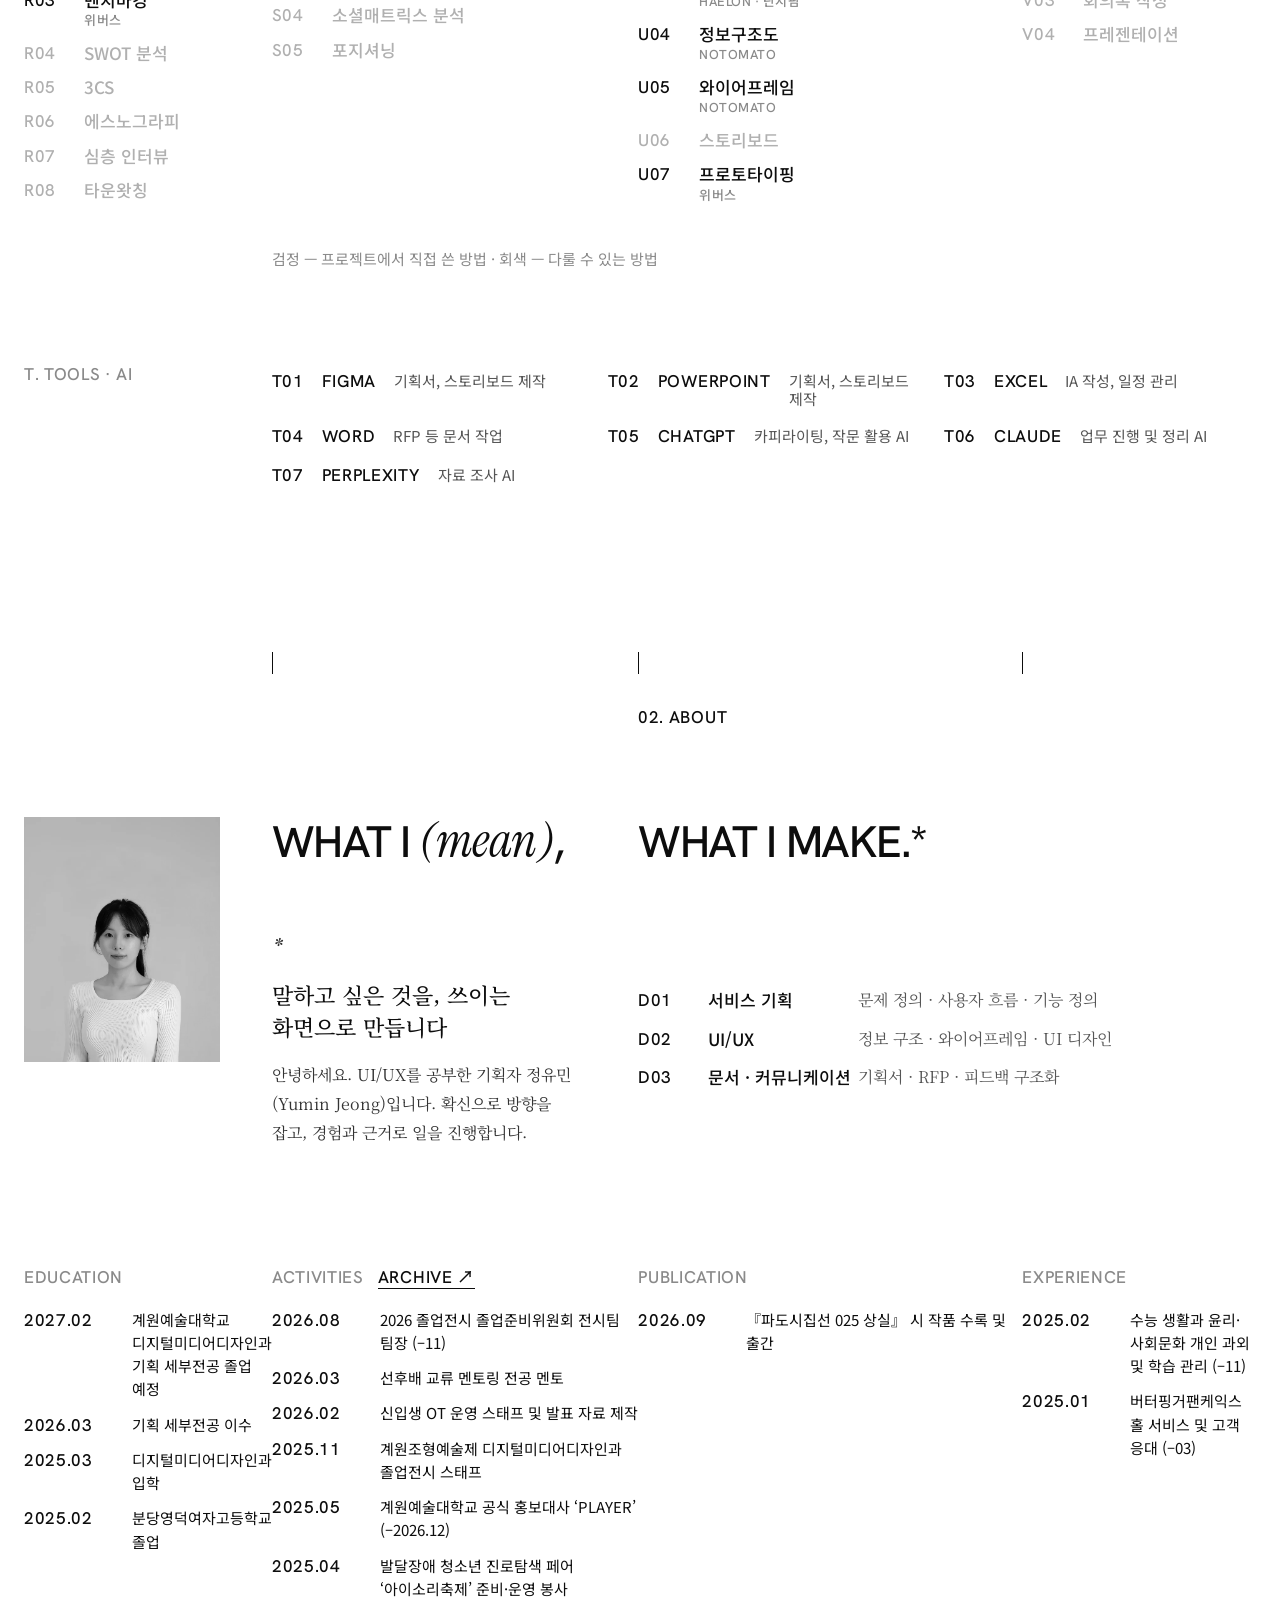
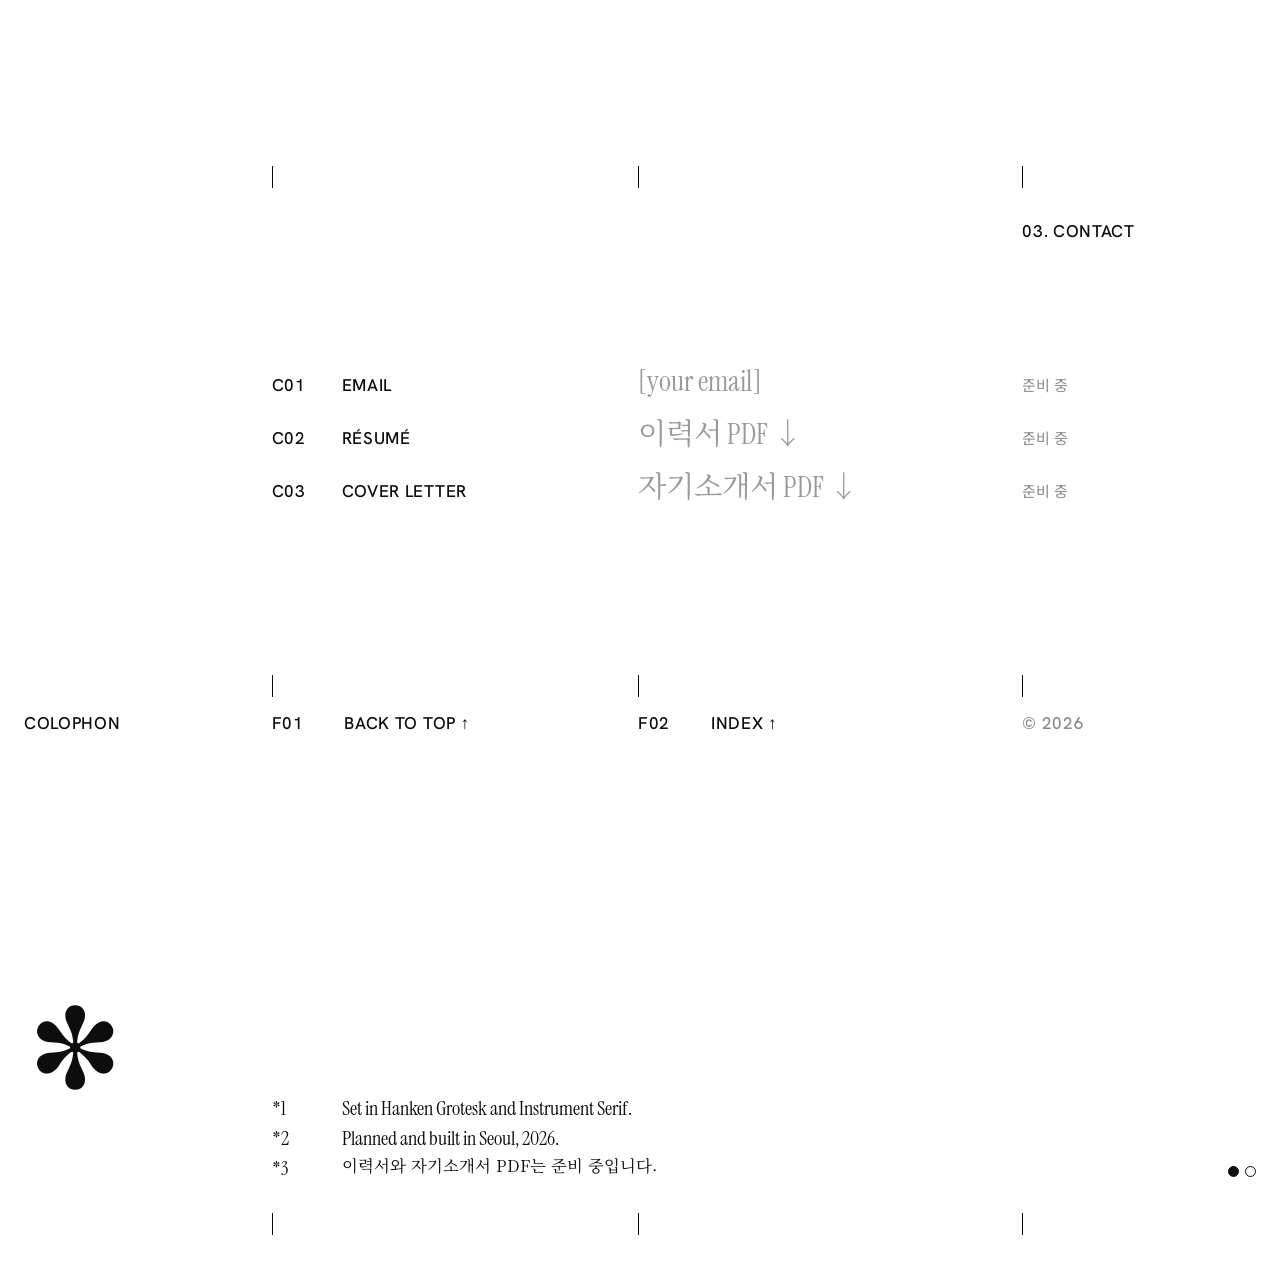
==== commit f2b34d79: "Regroup planning methods into 4 stages with project evidence Co-Authored-By: Claude Opus 5.5 <norepl" ====
--- a/index.html
+++ b/index.html
@@ -8,7 +8,7 @@
 <link rel="preconnect" href="https://fonts.googleapis.com">
 <link rel="preconnect" href="https://fonts.gstatic.com" crossorigin>
 <link rel="stylesheet" href="https://fonts.googleapis.com/css2?family=Hanken+Grotesk:wght@500&amp;family=Instrument+Serif:ital@0;1&amp;family=Noto+Sans+KR:wght@400;500&amp;family=Noto+Serif+KR:wght@400;500&amp;display=swap">
-<link rel="stylesheet" href="assets/c04.css?v=2">
+<link rel="stylesheet" href="assets/c04.css?v=3">
 </head>
 <body id="top">
 
@@ -112,13 +112,14 @@
 <section id="methods" class="g sec up">
 <div class="ticks t" aria-hidden="true"><i></i><i></i><i></i><i></i></div>
 <p class="sh" style="grid-column:2">01.1 Methods</p>
-<h2 class="big rv" style="grid-column:1/5;margin-top:72px">32 <span class="s">(ways)</span> TO PLAN.*</h2>
+<h2 class="big rv" style="grid-column:1/5;margin-top:72px">24 <span class="s">(ways)</span> TO PLAN.*</h2>
 <div class="mcols rv">
-<div><h3>Research<span>리서치 · 분석</span></h3><ul><li><span>R01</span><span>요구분석</span></li><li><span>R02</span><span>RFP 분석</span></li><li><span>R03</span><span>벤치마킹</span></li><li><span>R04</span><span>SWOT 분석</span></li><li><span>R05</span><span>트렌드 분석</span></li><li><span>R06</span><span>에스노그라피</span></li><li><span>R07</span><span>심층 인터뷰(FGI)</span></li><li><span>R08</span><span>타운왓칭</span></li><li><span>R09</span><span>조사보고서 작성</span></li></ul></div>
-<div><h3>Strategy<span>전략 · 아이디에이션</span></h3><ul><li><span>S01</span><span>마인드맵핑</span></li><li><span>S02</span><span>브레인스토밍</span></li><li><span>S03</span><span>브레인라이팅</span></li><li><span>S04</span><span>소셜매트릭스 분석</span></li><li><span>S05</span><span>포지셔닝</span></li><li><span>S06</span><span>3Cs</span></li><li><span>S07</span><span>페르소나 분석</span></li><li><span>S08</span><span>사용자 니즈·원츠 도출</span></li><li><span>S09</span><span>유저저니맵</span></li><li><span>S10</span><span>카드소팅</span></li><li><span>S11</span><span>사용 시나리오</span></li></ul></div>
-<div><h3>Structure<span>구조 · 설계</span></h3><ul><li><span>A01</span><span>정보구조도</span></li><li><span>A02</span><span>레이블링</span></li><li><span>A03</span><span>플로우차트</span></li><li><span>A04</span><span>와이어프레임</span></li><li><span>A05</span><span>스토리보드</span></li><li><span>A06</span><span>프로토타이핑</span></li><li><span>A07</span><span>아이트래킹</span></li><li><span>A08</span><span>사용성 테스트</span></li></ul></div>
-<div><h3>Communication<span>커뮤니케이션</span></h3><ul><li><span>C01</span><span>회의록 작성</span></li><li><span>C02</span><span>경청 · 공감</span></li><li><span>C03</span><span>프레젠테이션</span></li><li><span>C04</span><span>SNS · 유튜브 · 블로그 운영</span></li></ul></div>
+<div><h3>Research<span>조사 · 분석</span></h3><ul><li><span>R01</span><span>RFP 분석<em>WDC 부산</em></span></li><li class="n"><span>R02</span><span>트렌드 분석</span></li><li><span>R03</span><span>벤치마킹<em>위버스</em></span></li><li class="n"><span>R04</span><span>SWOT 분석</span></li><li class="n"><span>R05</span><span>3Cs</span></li><li class="n"><span>R06</span><span>에스노그라피</span></li><li class="n"><span>R07</span><span>심층 인터뷰</span></li><li class="n"><span>R08</span><span>타운왓칭</span></li></ul></div>
+<div><h3>Strategy<span>전략 · 발상</span></h3><ul><li class="n"><span>S01</span><span>마인드맵핑</span></li><li class="n"><span>S02</span><span>브레인스토밍</span></li><li class="n"><span>S03</span><span>브레인라이팅</span></li><li class="n"><span>S04</span><span>소셜매트릭스 분석</span></li><li class="n"><span>S05</span><span>포지셔닝</span></li></ul></div>
+<div><h3>UX<span>사용자 · 설계</span></h3><ul><li class="n"><span>U01</span><span>페르소나 분석</span></li><li class="n"><span>U02</span><span>유저저니맵</span></li><li><span>U03</span><span>사용자 시나리오<em>HAELON · 단지팜</em></span></li><li><span>U04</span><span>정보구조도<em>NOTOMATO</em></span></li><li><span>U05</span><span>와이어프레임<em>NOTOMATO</em></span></li><li class="n"><span>U06</span><span>스토리보드</span></li><li><span>U07</span><span>프로토타이핑<em>위버스</em></span></li></ul></div>
+<div><h3>Validate<span>검증 · 전달</span></h3><ul><li><span>V01</span><span>사용성 테스트<em>위버스</em></span></li><li class="n"><span>V02</span><span>아이트래킹</span></li><li class="n"><span>V03</span><span>회의록 작성</span></li><li class="n"><span>V04</span><span>프레젠테이션</span></li></ul></div>
 </div>
+<p class="mkey rv">검정 — 프로젝트에서 직접 쓴 방법 · 회색 — 다룰 수 있는 방법</p>
 <div class="tools rv"><p>T. Tools · AI</p><ul><li><span>T01</span><span>Figma</span><em>기획서, 스토리보드 제작</em></li><li><span>T02</span><span>PowerPoint</span><em>기획서, 스토리보드 제작</em></li><li><span>T03</span><span>Excel</span><em>IA 작성, 일정 관리</em></li><li><span>T04</span><span>Word</span><em>RFP 등 문서 작업</em></li><li><span>T05</span><span>ChatGPT</span><em>카피라이팅, 작문 활용 AI</em></li><li><span>T06</span><span>Claude</span><em>업무 진행 및 정리 AI</em></li><li><span>T07</span><span>Perplexity</span><em>자료 조사 AI</em></li></ul></div>
 </section>
 
--- a/assets/c04.css
+++ b/assets/c04.css
@@ -262,3 +262,9 @@
   .pin .figs{grid-template-columns:1fr 1fr}
   .pager .nx .t{font-size:clamp(36px,10vw,60px)}
 }
+
+/* methods v2: evidence emphasis */
+.mcols li.n{color:#b0b0b0}
+.mcols li em{display:block;margin-top:3px;font-style:normal;font-family:var(--sans);font-size:13px;letter-spacing:.04em;color:var(--mute)}
+.mkey{grid-column:2/5;margin:40px 0 0;font-family:var(--ko);font-weight:400;font-size:15px;letter-spacing:0;color:var(--mute);text-transform:none}
+@media (max-width:820px){.mkey{grid-column:1}}
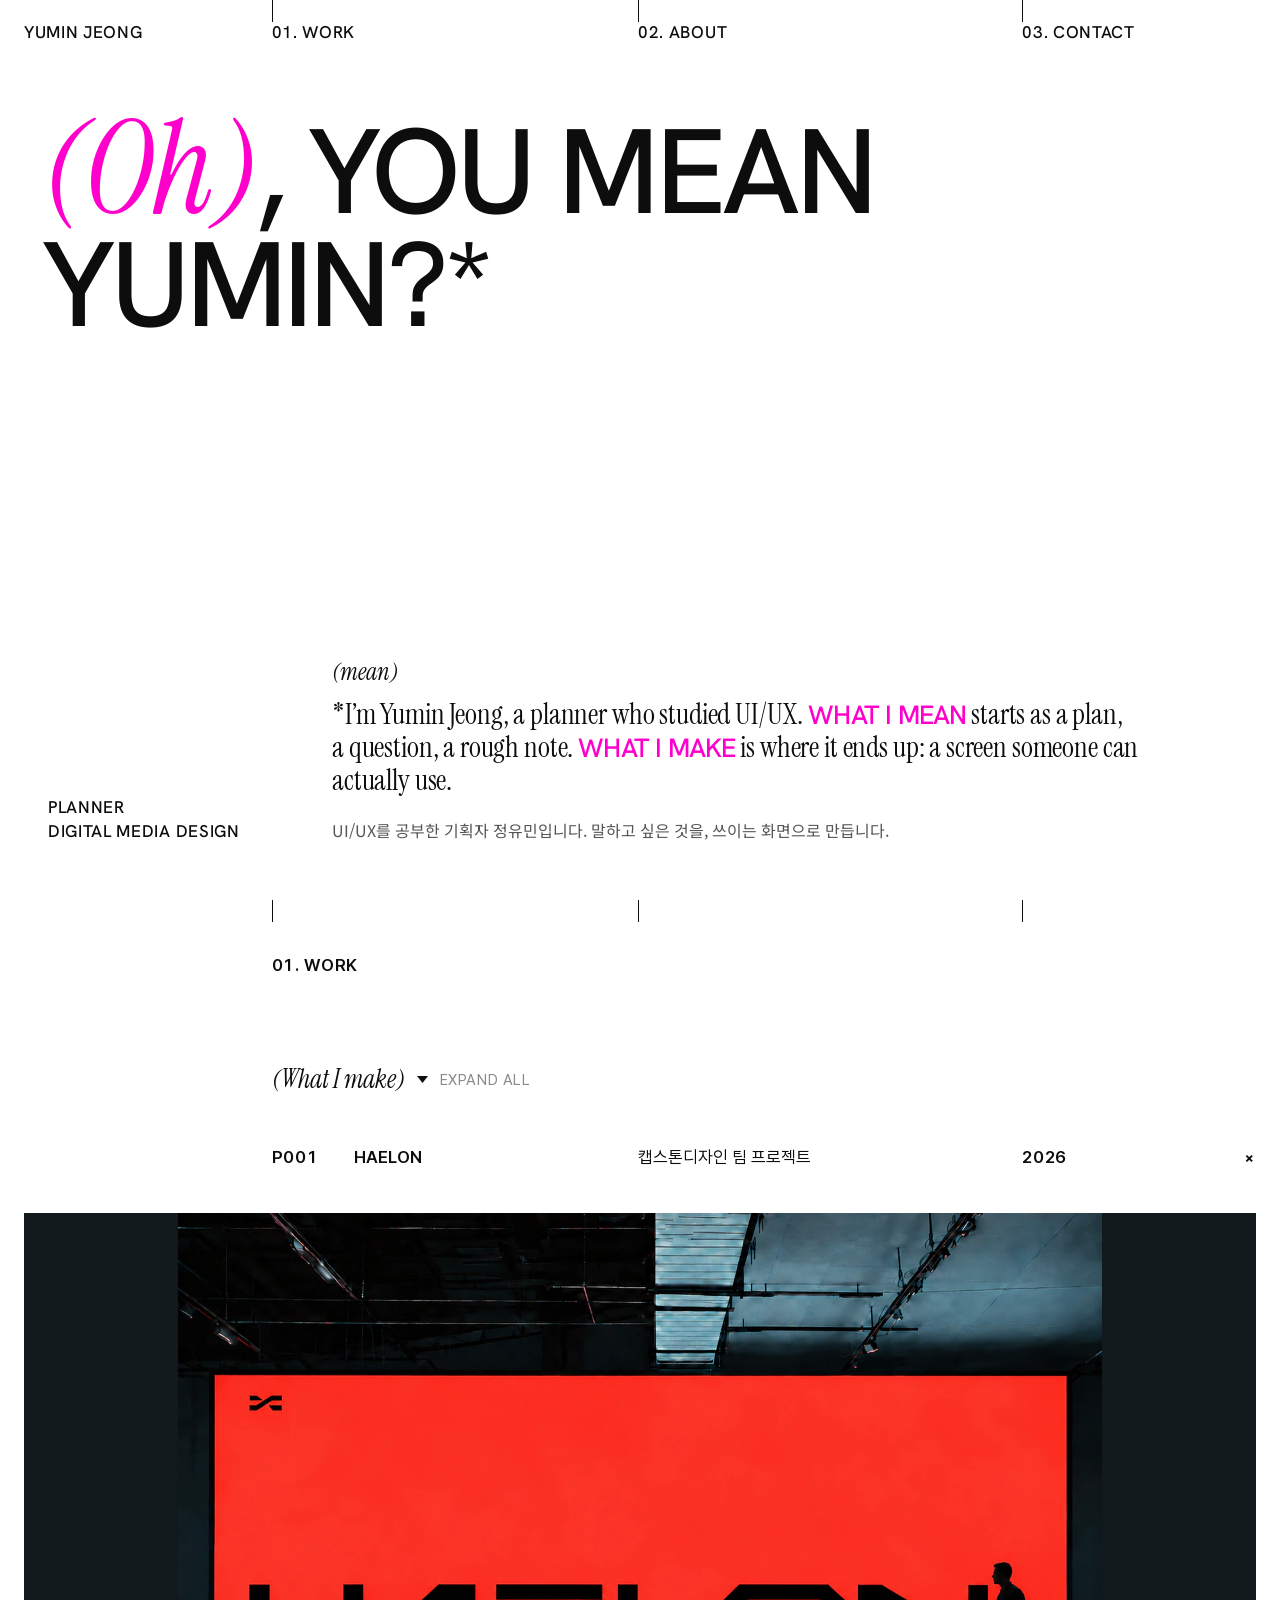
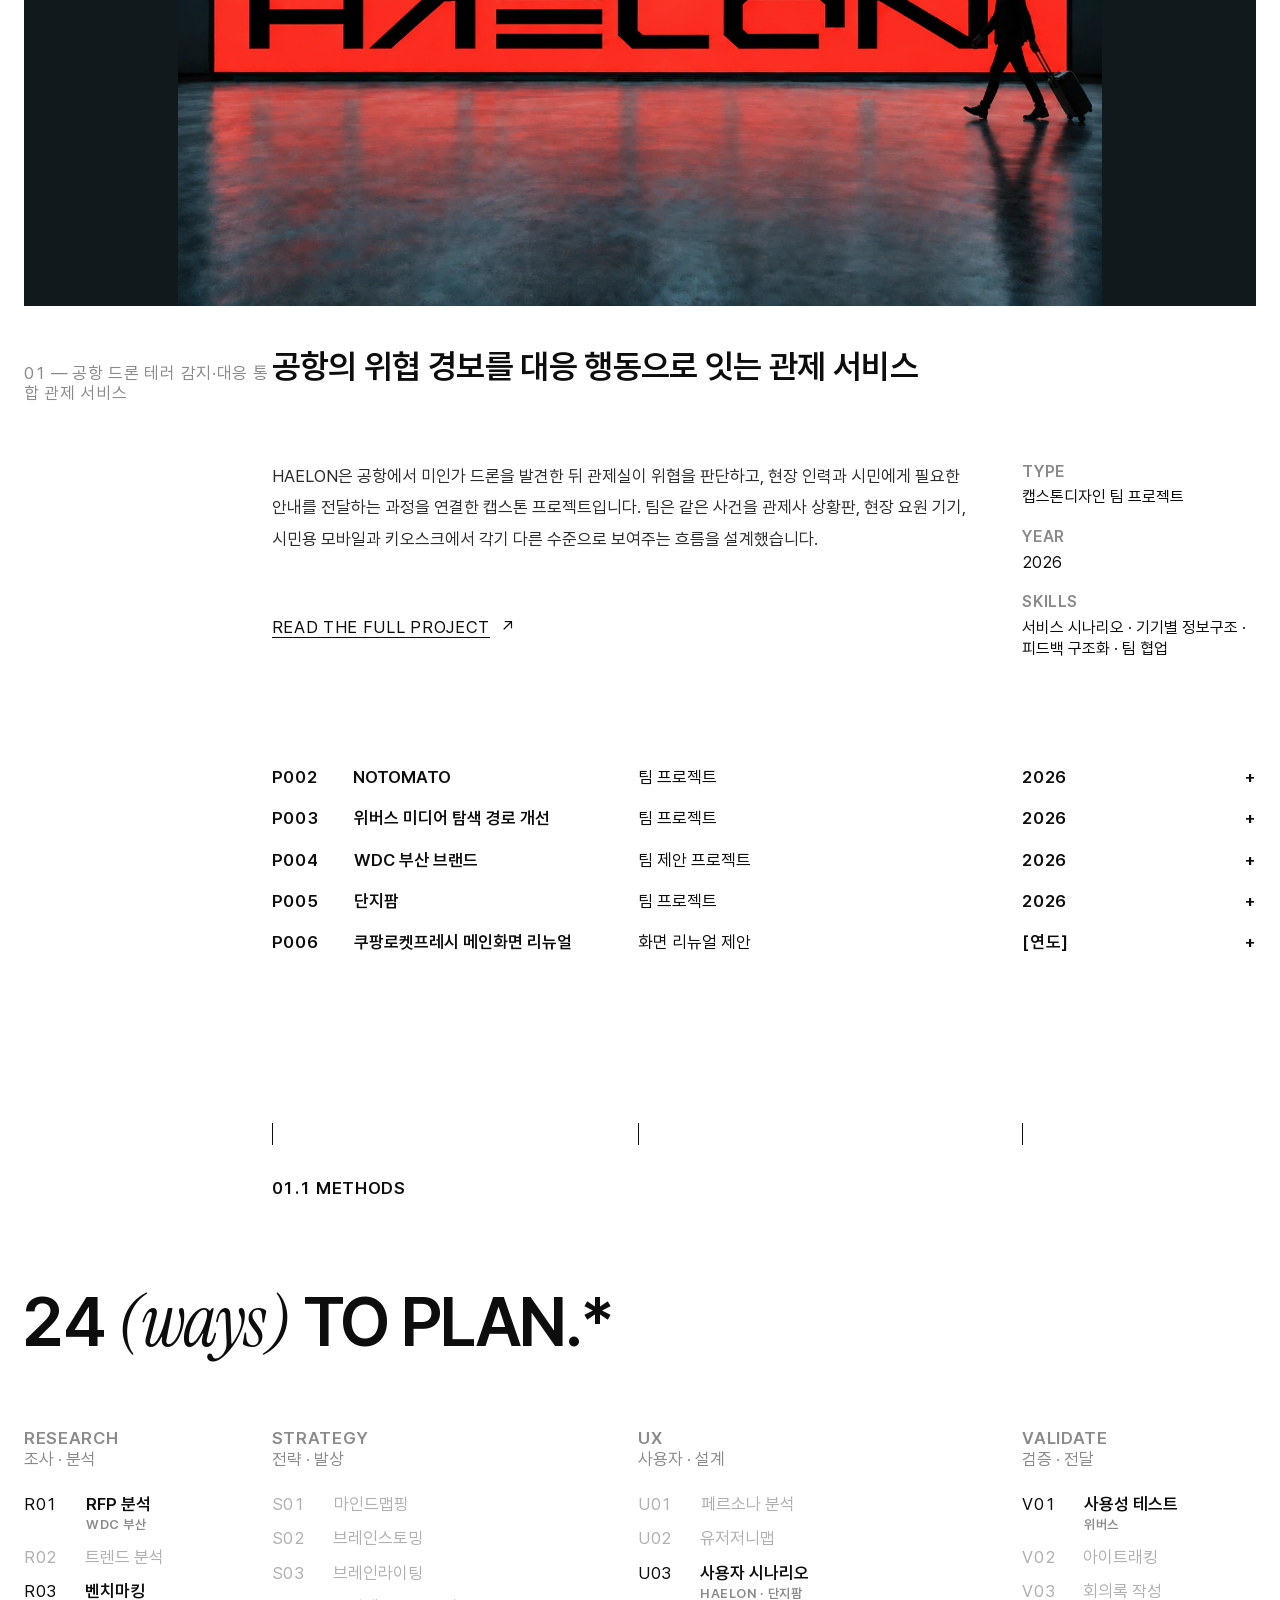
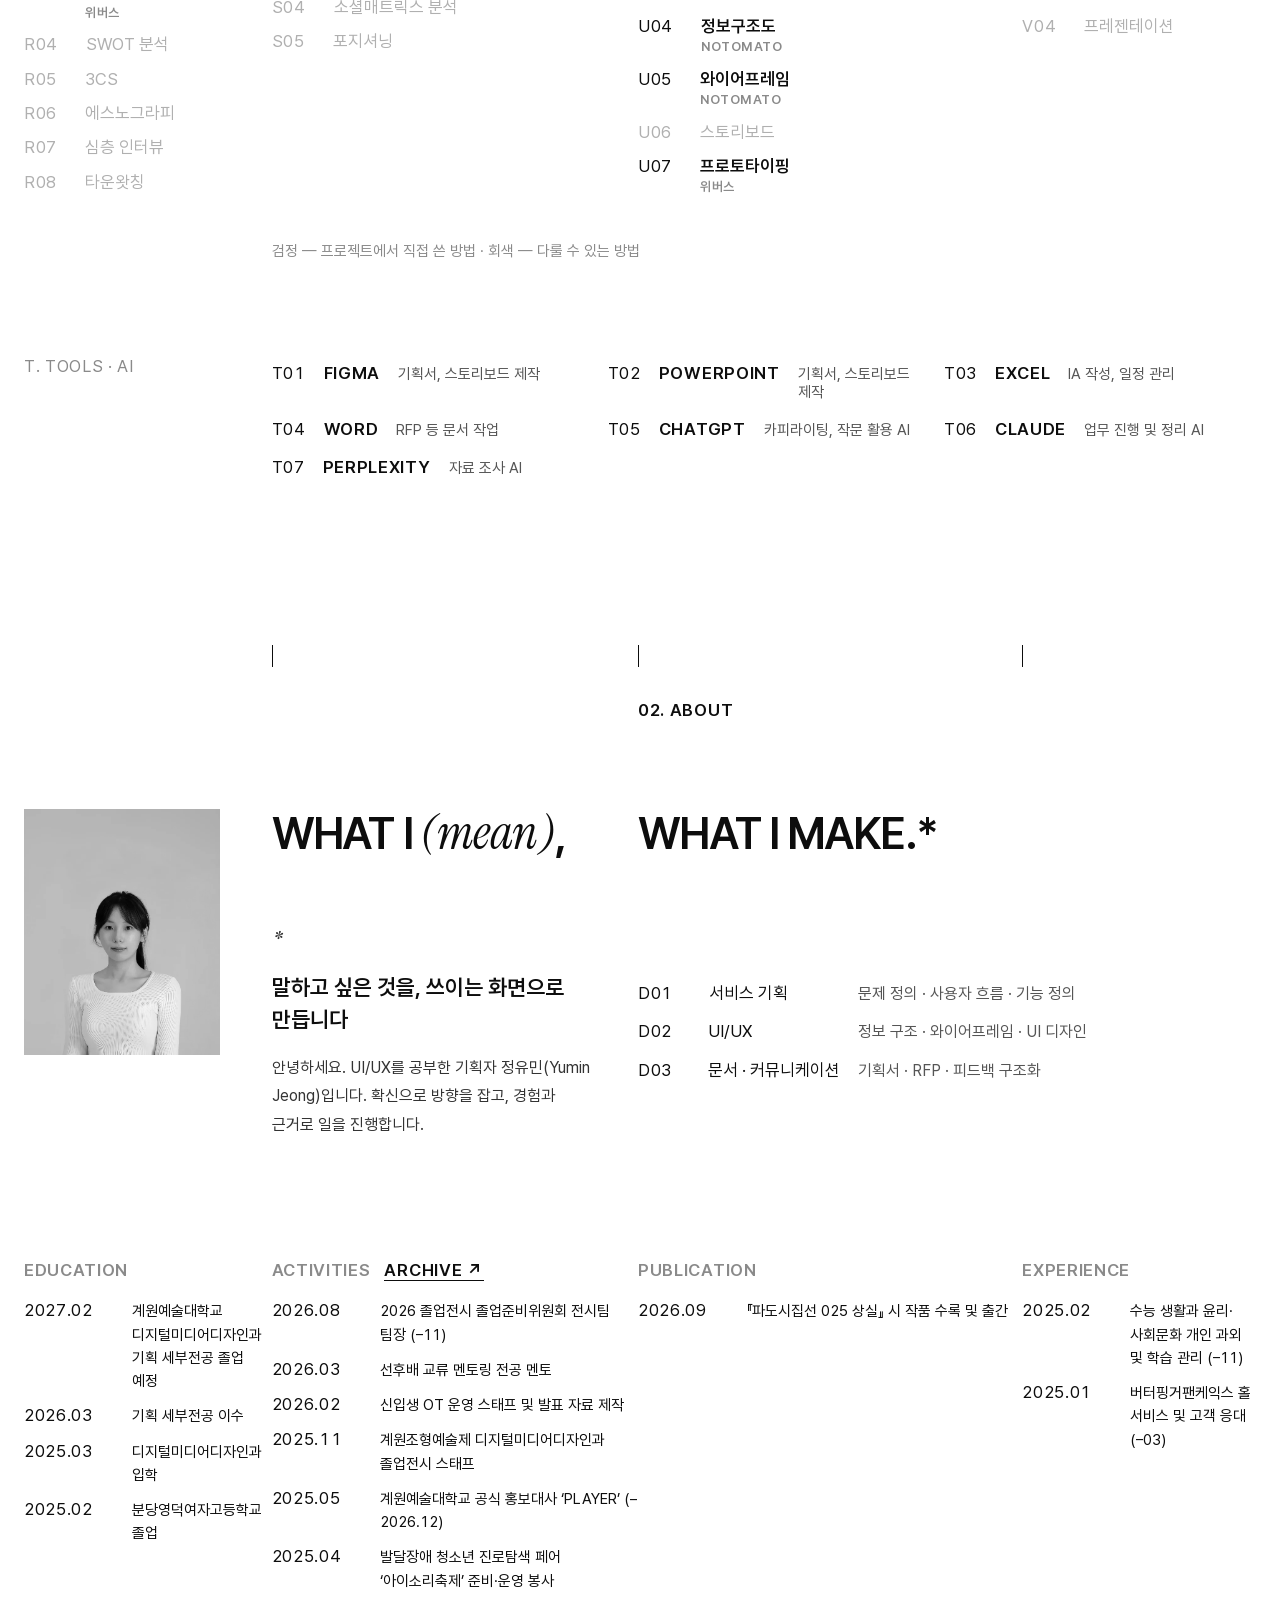
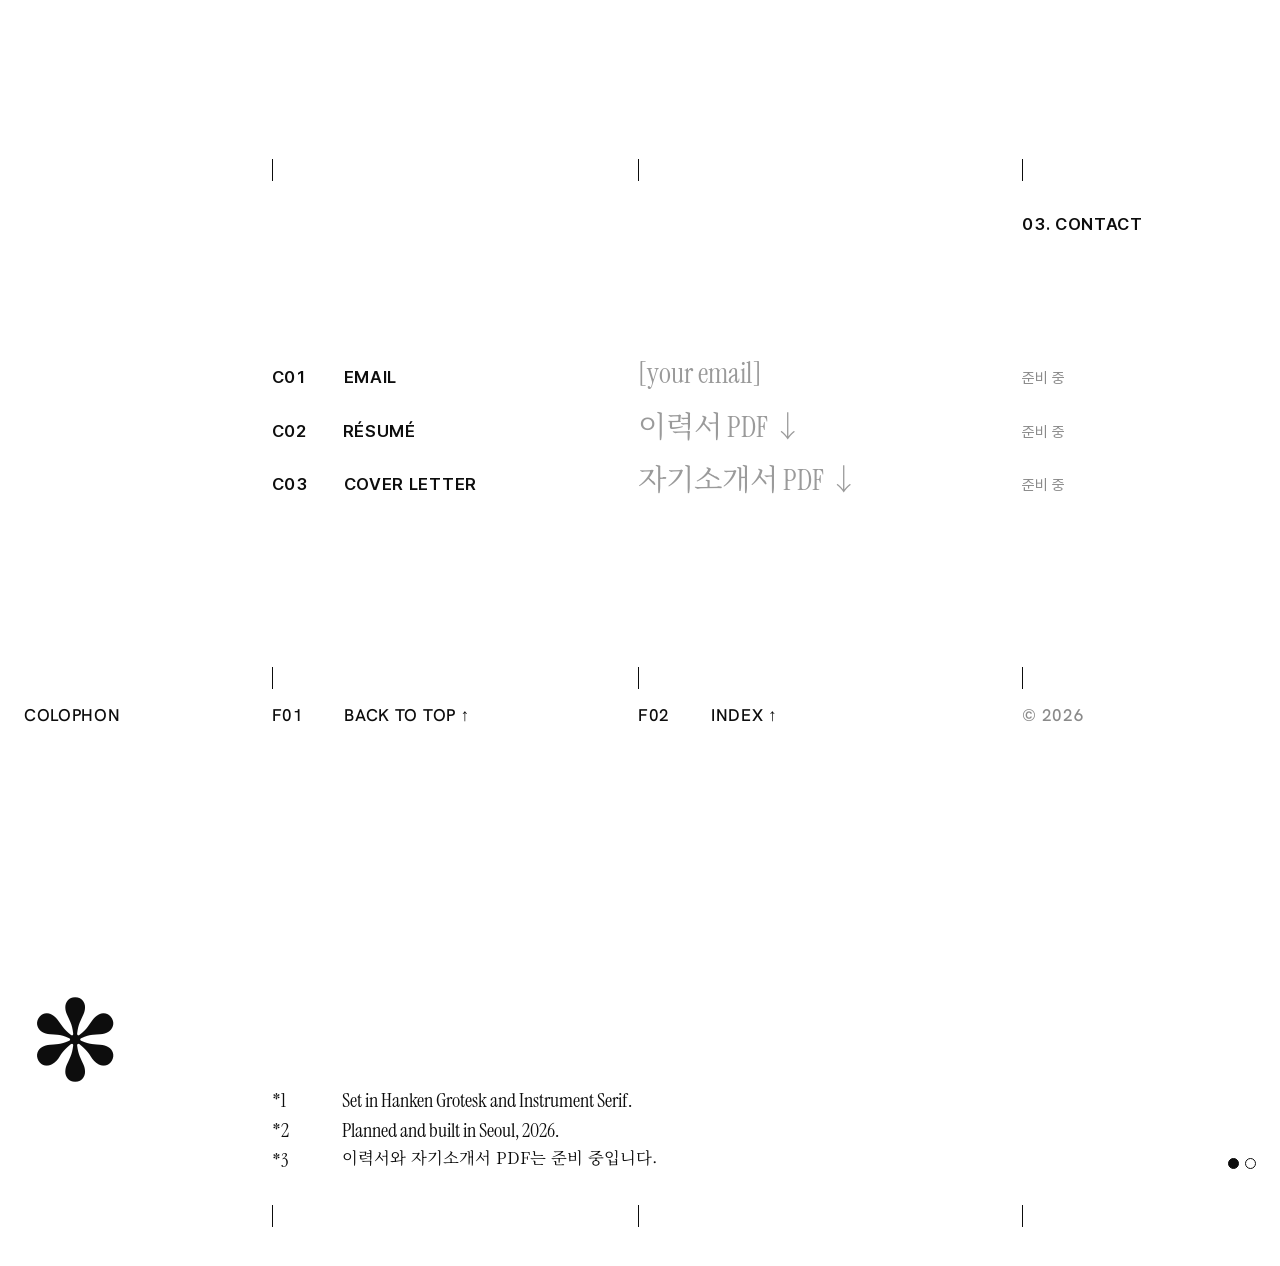
==== commit 616780d5: "Concise project pages and Pretendard for descriptive text Co-Authored-By: Claude Opus 5.5 <noreply@a" ====
--- a/index.html
+++ b/index.html
@@ -8,7 +8,7 @@
 <link rel="preconnect" href="https://fonts.googleapis.com">
 <link rel="preconnect" href="https://fonts.gstatic.com" crossorigin>
 <link rel="stylesheet" href="https://fonts.googleapis.com/css2?family=Hanken+Grotesk:wght@500&amp;family=Instrument+Serif:ital@0;1&amp;family=Noto+Sans+KR:wght@400;500&amp;family=Noto+Serif+KR:wght@400;500&amp;display=swap">
-<link rel="stylesheet" href="assets/c04.css?v=3">
+<link rel="stylesheet" href="assets/c04.css?v=4">
 </head>
 <body id="top">
 
@@ -35,7 +35,7 @@
 <p class="who">Planner<br>Digital Media Design</p>
 </section>
 
-<section id="work" class="g sec">
+<section id="work" class="pt g sec">
 <div class="ticks t" aria-hidden="true"><i></i><i></i><i></i><i></i></div>
 <p class="sh up" style="grid-column:2">01. Work</p>
 <button class="lead" type="button" data-all aria-expanded="false"><span>(What I make)</span><svg aria-hidden="true" width="11" height="7" viewBox="0 0 11 7"><path d="M0 0h11L5.5 7z" fill="currentColor"/></svg><span class="mute up" style="font-family:var(--sans);font-style:normal;font-size:15px;letter-spacing:.04em" data-all-label>Expand all</span></button>
@@ -109,7 +109,7 @@
 </ol>
 </section>
 
-<section id="methods" class="g sec up">
+<section id="methods" class="pt g sec up">
 <div class="ticks t" aria-hidden="true"><i></i><i></i><i></i><i></i></div>
 <p class="sh" style="grid-column:2">01.1 Methods</p>
 <h2 class="big rv" style="grid-column:1/5;margin-top:72px">24 <span class="s">(ways)</span> TO PLAN.*</h2>
@@ -123,7 +123,7 @@
 <div class="tools rv"><p>T. Tools · AI</p><ul><li><span>T01</span><span>Figma</span><em>기획서, 스토리보드 제작</em></li><li><span>T02</span><span>PowerPoint</span><em>기획서, 스토리보드 제작</em></li><li><span>T03</span><span>Excel</span><em>IA 작성, 일정 관리</em></li><li><span>T04</span><span>Word</span><em>RFP 등 문서 작업</em></li><li><span>T05</span><span>ChatGPT</span><em>카피라이팅, 작문 활용 AI</em></li><li><span>T06</span><span>Claude</span><em>업무 진행 및 정리 AI</em></li><li><span>T07</span><span>Perplexity</span><em>자료 조사 AI</em></li></ul></div>
 </section>
 
-<section id="about" class="g sec">
+<section id="about" class="pt g sec">
 <div class="ticks t" aria-hidden="true"><i></i><i></i><i></i><i></i></div>
 <p class="sh up" style="grid-column:3">02. About</p>
 <div class="photo rv" style="margin-top:72px"><img src="assets/profile-portrait.webp" alt="기획자 정유민 프로필 사진" width="400" height="500" loading="lazy" decoding="async"></div>
@@ -141,7 +141,7 @@
 <div class="hist rv"><div><h3>Education</h3><p><span>2027.02</span><span>계원예술대학교 디지털미디어디자인과 기획 세부전공 졸업 예정</span></p><p><span>2026.03</span><span>기획 세부전공 이수</span></p><p><span>2025.03</span><span>디지털미디어디자인과 입학</span></p><p><span>2025.02</span><span>분당영덕여자고등학교 졸업</span></p></div><div><h3>Activities<a href="archive.html">Archive ↗</a></h3><p><span>2026.08</span><span>2026 졸업전시 졸업준비위원회 전시팀 팀장 (–11)</span></p><p><span>2026.03</span><span>선후배 교류 멘토링 전공 멘토</span></p><p><span>2026.02</span><span>신입생 OT 운영 스태프 및 발표 자료 제작</span></p><p><span>2025.11</span><span>계원조형예술제 디지털미디어디자인과 졸업전시 스태프</span></p><p><span>2025.05</span><span>계원예술대학교 공식 홍보대사 ‘PLAYER’ (–2026.12)</span></p><p><span>2025.04</span><span>발달장애 청소년 진로탐색 페어 ‘아이소리축제’ 준비·운영 봉사</span></p></div><div><h3>Publication</h3><p><span>2026.09</span><span>『파도시집선 025 상실』 시 작품 수록 및 출간</span></p></div><div><h3>Experience</h3><p><span>2025.02</span><span>수능 생활과 윤리·사회문화 개인 과외 및 학습 관리 (–11)</span></p><p><span>2025.01</span><span>버터핑거팬케익스 홀 서비스 및 고객 응대 (–03)</span></p></div></div>
 </section>
 
-<section id="contact" class="g sec">
+<section id="contact" class="pt g sec">
 <div class="ticks t" aria-hidden="true"><i></i><i></i><i></i><i></i></div>
 <p class="sh up" style="grid-column:4">03. Contact</p>
 <div class="clist rv">
@@ -167,6 +167,6 @@
 <div class="dots" aria-hidden="true"><i class="on"></i><i></i></div>
 </footer>
 
-<script src="assets/c04.js?v=2"></script>
+<script src="assets/c04.js?v=4"></script>
 </body>
 </html>
--- a/assets/c04.css
+++ b/assets/c04.css
@@ -268,3 +268,41 @@
 .mcols li em{display:block;margin-top:3px;font-style:normal;font-family:var(--sans);font-size:13px;letter-spacing:.04em;color:var(--mute)}
 .mkey{grid-column:2/5;margin:40px 0 0;font-family:var(--ko);font-weight:400;font-size:15px;letter-spacing:0;color:var(--mute);text-transform:none}
 @media (max-width:820px){.mkey{grid-column:1}}
+
+/* case v2: concise */
+.case{padding-bottom:0}
+.case h1{margin-top:96px}
+.case .lt{grid-column:1/3;grid-row:2;padding-right:40px;min-width:0}
+.case .lt h1{grid-column:auto}
+.case .lt .sub{margin:24px 0 0;font-family:var(--ko);font-weight:400;font-size:16px;letter-spacing:0;color:var(--soft);word-break:keep-all}
+.case .side{grid-column:3/5;grid-row:2;margin-top:110px;display:flex;flex-direction:column;gap:40px;min-width:0}
+.case .sum{margin:0;font-family:var(--ko-serif);font-weight:400;font-size:clamp(20px,1.6vw,28px);line-height:1.45;letter-spacing:-.01em;word-break:keep-all;text-wrap:balance}
+.facts{margin:0;display:flex;flex-direction:column;letter-spacing:0}
+.facts div{display:grid;grid-template-columns:132px minmax(0,1fr);gap:16px;padding:11px 0}
+.facts dt{font-family:var(--ko);font-weight:400;font-size:15px;color:var(--mute)}
+.facts dd{margin:0;font-family:var(--ko);font-weight:400;font-size:16px;line-height:1.5;word-break:keep-all}
+.facts dd a{border-bottom:1px solid currentColor}.facts dd a:hover{color:var(--pink)}
+.case .cover{grid-row:3}
+.more{margin-top:28px}
+.more .row>button{padding:14px 0}
+.pin.long{row-gap:28px}
+.pin.long .cap{grid-column:1}
+.pin.long .abc,.pin.long .steps{grid-column:1/5;margin-top:0}
+.pin.long .abc>div:first-child{grid-column:2}
+.pin.long h3{font-size:clamp(22px,1.8vw,32px)}
+@media (max-width:820px){
+  .case .lt,.case .side{grid-column:1;grid-row:auto;padding-right:0}
+  .case .side{margin-top:40px}
+  .case .cover{grid-row:auto}
+  .facts div{grid-template-columns:96px minmax(0,1fr)}
+  .pin.long .abc>div:first-child{grid-column:auto}
+}
+.more{margin-bottom:140px}
+
+/* Pretendard for descriptive pages/sections (weights 400–600) */
+@font-face{font-family:'Pretendard';src:url(fonts/Pretendard-Regular.woff2) format('woff2');font-weight:400;font-style:normal;font-display:swap}
+@font-face{font-family:'Pretendard';src:url(fonts/Pretendard-SemiBold.woff2) format('woff2');font-weight:600;font-style:normal;font-display:swap}
+.pt{--sans:'Pretendard','Hanken Grotesk',Helvetica,Arial,sans-serif;--ko:'Pretendard','Noto Sans KR',sans-serif;--ko-serif:'Pretendard','Noto Sans KR',sans-serif;font-family:var(--sans);font-weight:400}
+.pt h1,.pt h2,.pt .big,.pt .ah,.pt .pager .nx .t{font-weight:600;letter-spacing:-.04em}
+.pt h3,.pt dt,.pt .sh,.pt .meta,.pt .row>button,.pt .clist,.pt .tools li span:nth-child(2),.pt .mcols li:not(.n) span:last-child{font-weight:600}
+.pt .hd,.pt .ft{--sans:'Hanken Grotesk',Helvetica,Arial,'Noto Sans KR',sans-serif;font-family:var(--sans);font-weight:500}
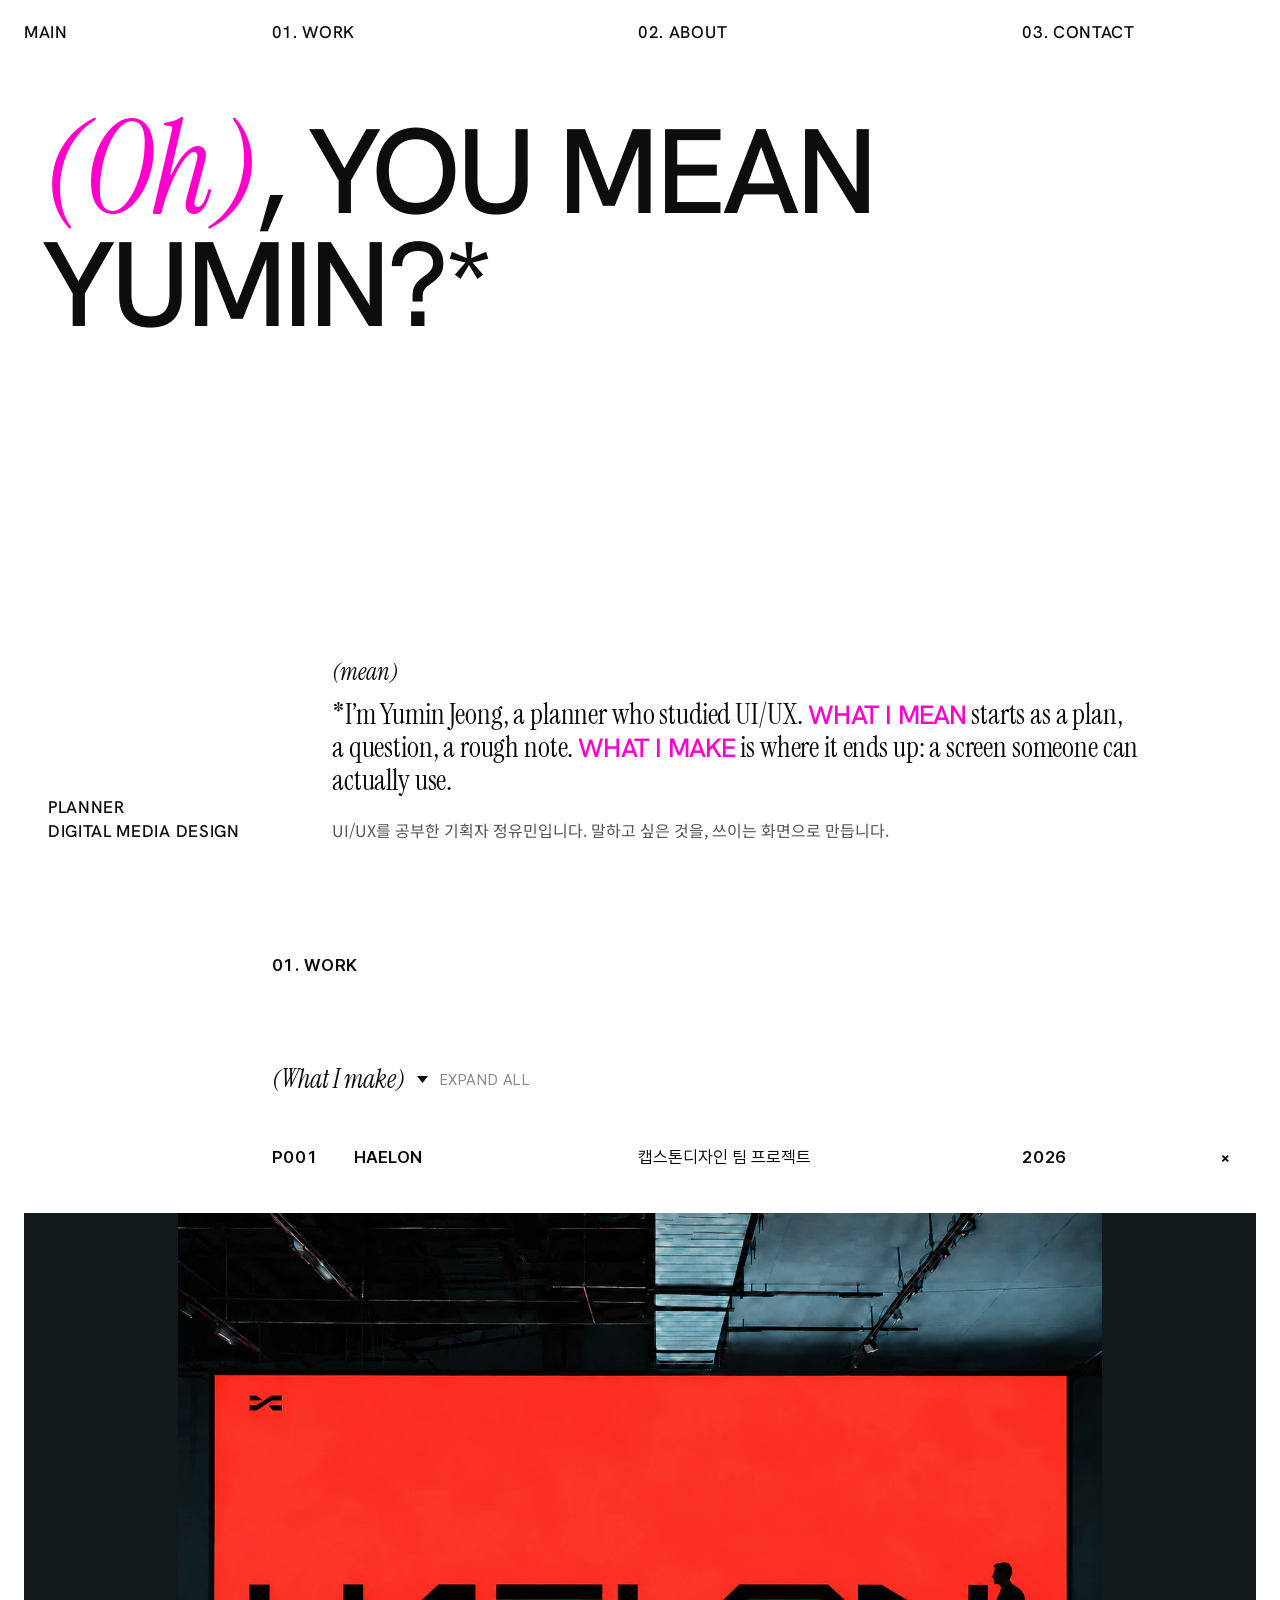
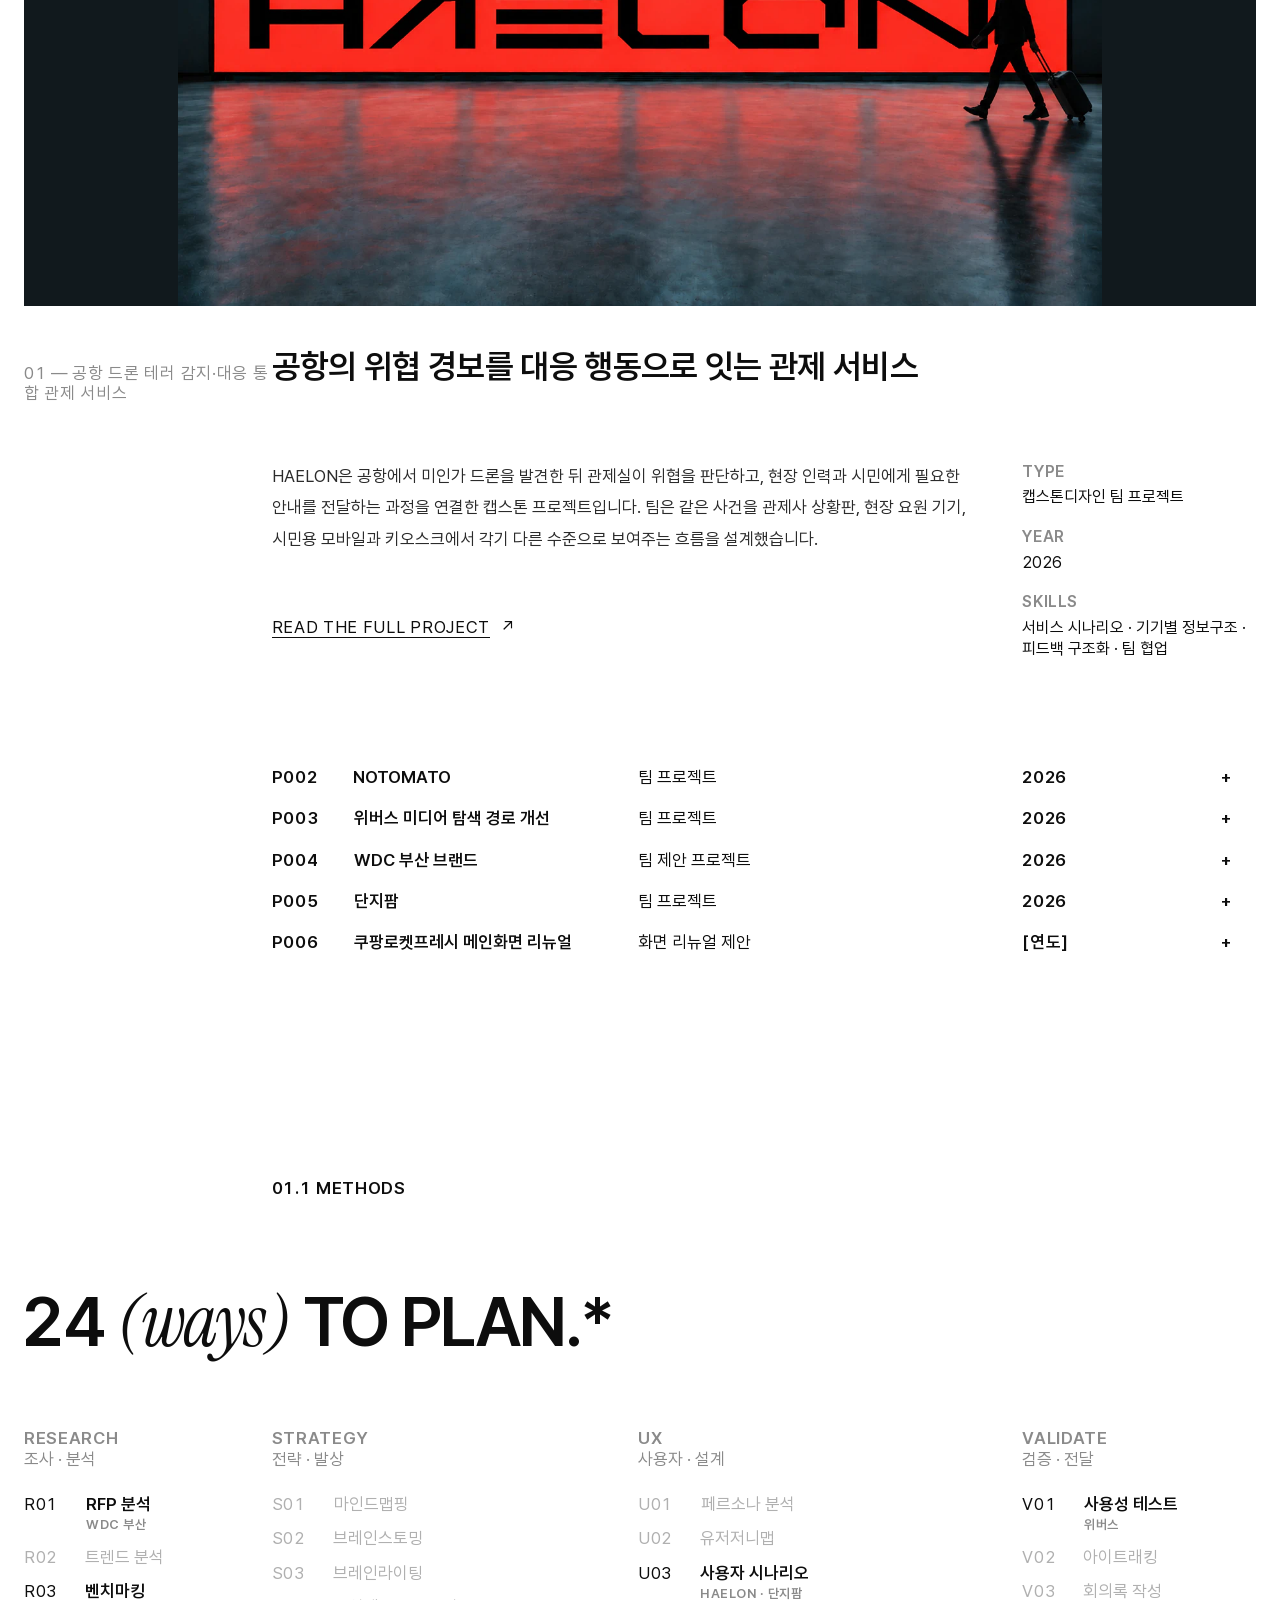
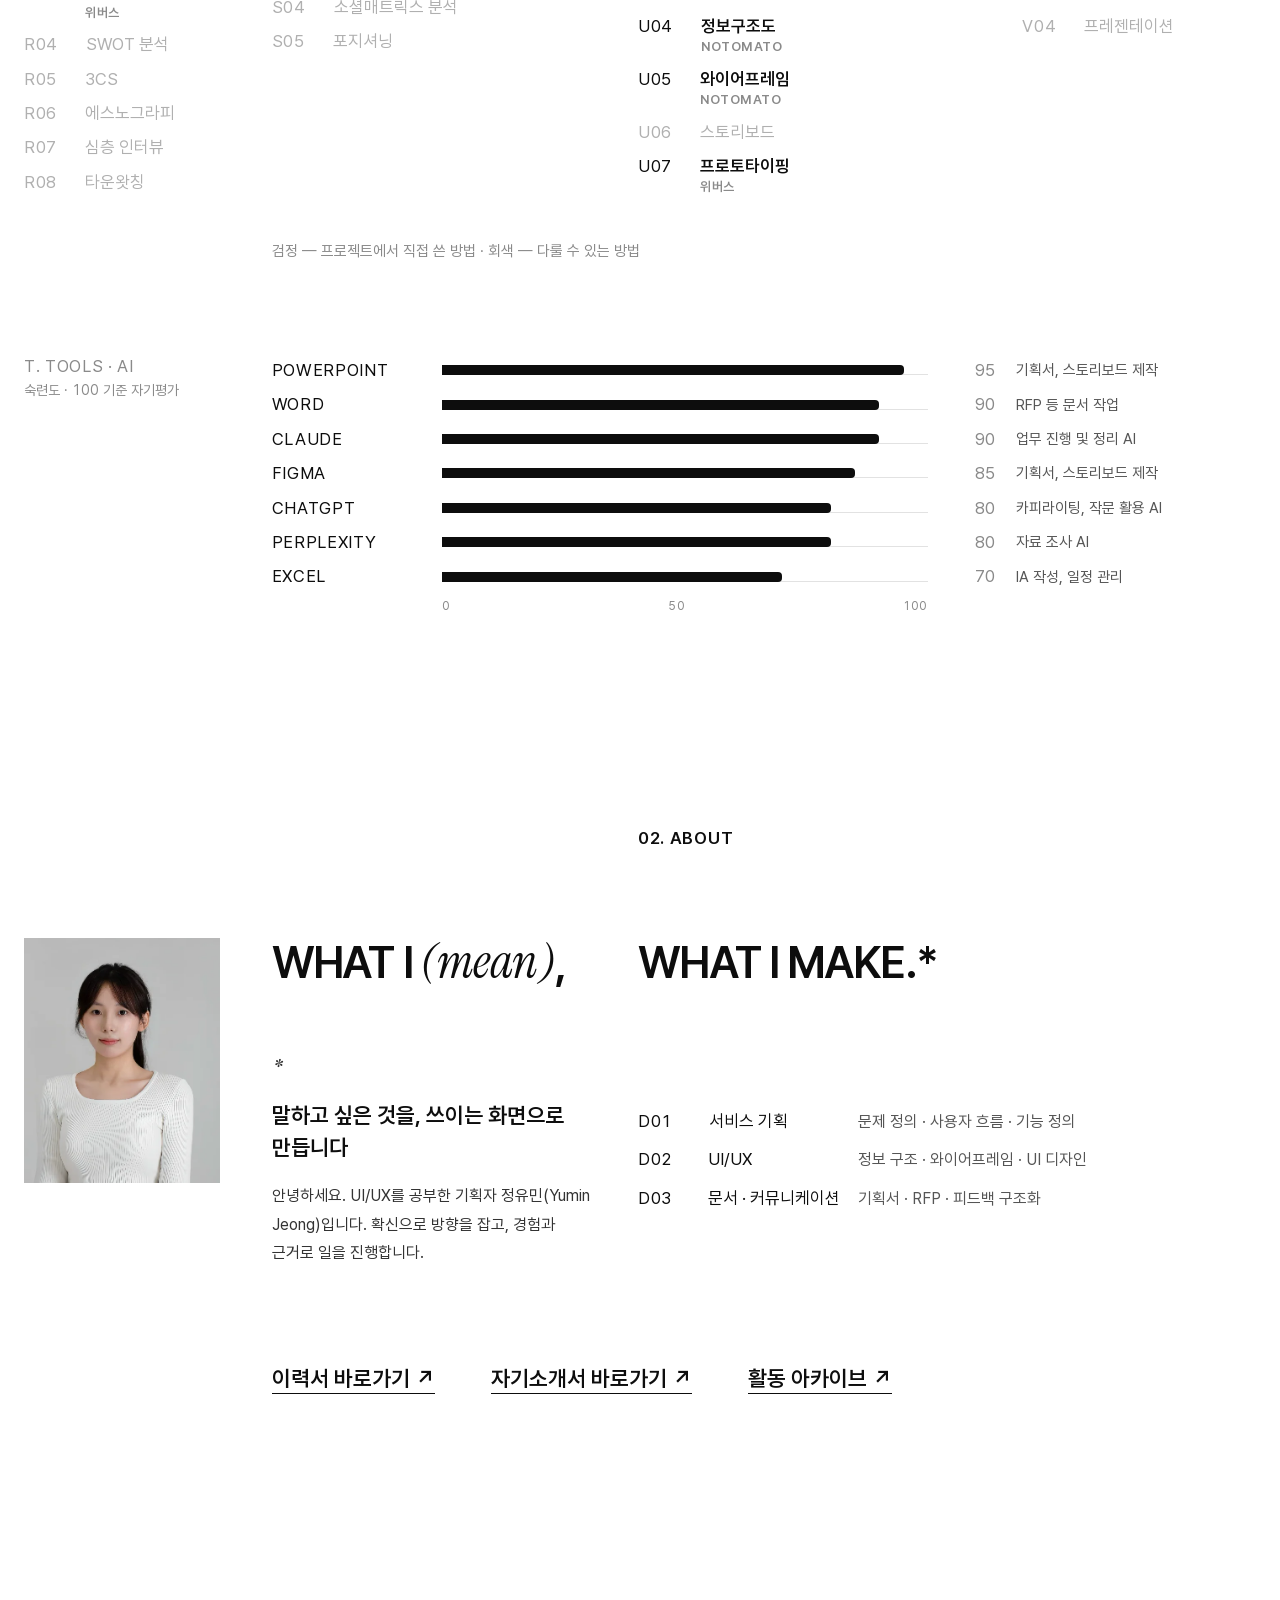
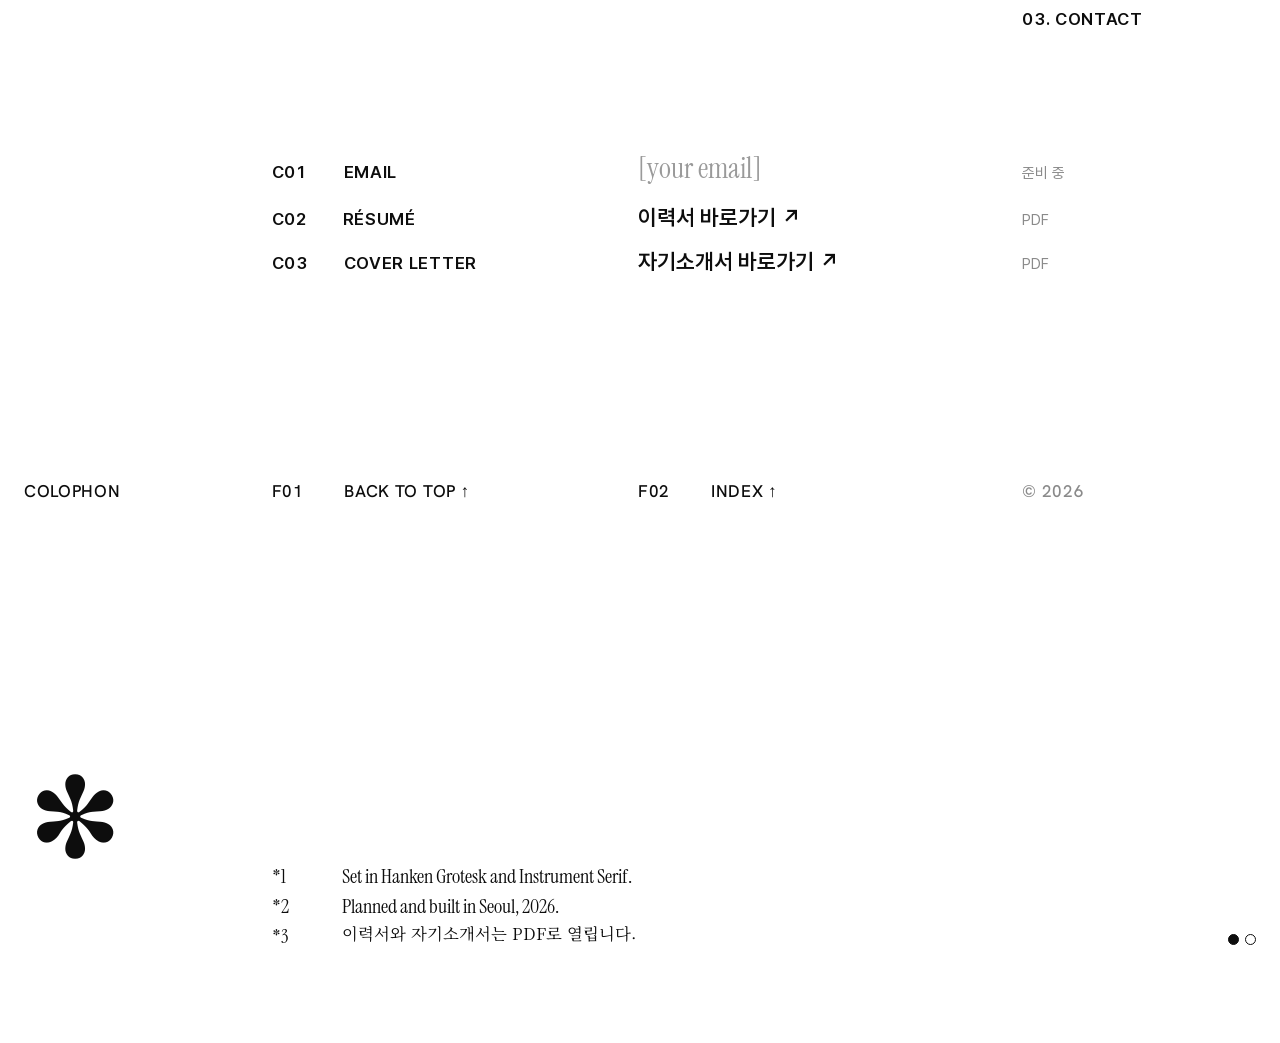
==== commit 60357003: "Tool chart, document links, colour portrait, Main label, no tick lines Co-Authored-By: Claude Opus 5" ====
--- a/index.html
+++ b/index.html
@@ -15,7 +15,7 @@
 <header class="hd">
 <div class="g">
 <div class="ticks t" aria-hidden="true"><i></i><i></i><i></i><i></i></div>
-<a class="home" href="#top">Yumin Jeong</a>
+<a class="home" href="#top">Main</a>
 <nav aria-label="주요 메뉴">
 <a href="#work" data-spy="work">01. Work</a>
 <a href="#about" data-spy="about">02. About</a>
@@ -120,7 +120,7 @@
 <div><h3>Validate<span>검증 · 전달</span></h3><ul><li><span>V01</span><span>사용성 테스트<em>위버스</em></span></li><li class="n"><span>V02</span><span>아이트래킹</span></li><li class="n"><span>V03</span><span>회의록 작성</span></li><li class="n"><span>V04</span><span>프레젠테이션</span></li></ul></div>
 </div>
 <p class="mkey rv">검정 — 프로젝트에서 직접 쓴 방법 · 회색 — 다룰 수 있는 방법</p>
-<div class="tools rv"><p>T. Tools · AI</p><ul><li><span>T01</span><span>Figma</span><em>기획서, 스토리보드 제작</em></li><li><span>T02</span><span>PowerPoint</span><em>기획서, 스토리보드 제작</em></li><li><span>T03</span><span>Excel</span><em>IA 작성, 일정 관리</em></li><li><span>T04</span><span>Word</span><em>RFP 등 문서 작업</em></li><li><span>T05</span><span>ChatGPT</span><em>카피라이팅, 작문 활용 AI</em></li><li><span>T06</span><span>Claude</span><em>업무 진행 및 정리 AI</em></li><li><span>T07</span><span>Perplexity</span><em>자료 조사 AI</em></li></ul></div>
+<div class="tools rv"><p>T. Tools · AI<span>숙련도 · 100 기준 자기평가</span></p><div class="chart"><ol class="bars" aria-label="툴 숙련도"><li title="PowerPoint 95 / 100"><span class="n">PowerPoint</span><span class="tr" aria-hidden="true"><i style="width:95%"></i></span><b>95</b><em>기획서, 스토리보드 제작</em></li><li title="Word 90 / 100"><span class="n">Word</span><span class="tr" aria-hidden="true"><i style="width:90%"></i></span><b>90</b><em>RFP 등 문서 작업</em></li><li title="Claude 90 / 100"><span class="n">Claude</span><span class="tr" aria-hidden="true"><i style="width:90%"></i></span><b>90</b><em>업무 진행 및 정리 AI</em></li><li title="Figma 85 / 100"><span class="n">Figma</span><span class="tr" aria-hidden="true"><i style="width:85%"></i></span><b>85</b><em>기획서, 스토리보드 제작</em></li><li title="ChatGPT 80 / 100"><span class="n">ChatGPT</span><span class="tr" aria-hidden="true"><i style="width:80%"></i></span><b>80</b><em>카피라이팅, 작문 활용 AI</em></li><li title="Perplexity 80 / 100"><span class="n">Perplexity</span><span class="tr" aria-hidden="true"><i style="width:80%"></i></span><b>80</b><em>자료 조사 AI</em></li><li title="Excel 70 / 100"><span class="n">Excel</span><span class="tr" aria-hidden="true"><i style="width:70%"></i></span><b>70</b><em>IA 작성, 일정 관리</em></li></ol><div class="ax" aria-hidden="true"><span></span><span class="sc"><span>0</span><span>50</span><span>100</span></span></div></div></div>
 </section>
 
 <section id="about" class="pt g sec">
@@ -138,7 +138,7 @@
 <p><span><span>D02</span><span>UI/UX</span></span><span>정보 구조 · 와이어프레임 · UI 디자인</span></p>
 <p><span><span>D03</span><span>문서 · 커뮤니케이션</span></span><span>기획서 · RFP · 피드백 구조화</span></p>
 </div>
-<div class="hist rv"><div><h3>Education</h3><p><span>2027.02</span><span>계원예술대학교 디지털미디어디자인과 기획 세부전공 졸업 예정</span></p><p><span>2026.03</span><span>기획 세부전공 이수</span></p><p><span>2025.03</span><span>디지털미디어디자인과 입학</span></p><p><span>2025.02</span><span>분당영덕여자고등학교 졸업</span></p></div><div><h3>Activities<a href="archive.html">Archive ↗</a></h3><p><span>2026.08</span><span>2026 졸업전시 졸업준비위원회 전시팀 팀장 (–11)</span></p><p><span>2026.03</span><span>선후배 교류 멘토링 전공 멘토</span></p><p><span>2026.02</span><span>신입생 OT 운영 스태프 및 발표 자료 제작</span></p><p><span>2025.11</span><span>계원조형예술제 디지털미디어디자인과 졸업전시 스태프</span></p><p><span>2025.05</span><span>계원예술대학교 공식 홍보대사 ‘PLAYER’ (–2026.12)</span></p><p><span>2025.04</span><span>발달장애 청소년 진로탐색 페어 ‘아이소리축제’ 준비·운영 봉사</span></p></div><div><h3>Publication</h3><p><span>2026.09</span><span>『파도시집선 025 상실』 시 작품 수록 및 출간</span></p></div><div><h3>Experience</h3><p><span>2025.02</span><span>수능 생활과 윤리·사회문화 개인 과외 및 학습 관리 (–11)</span></p><p><span>2025.01</span><span>버터핑거팬케익스 홀 서비스 및 고객 응대 (–03)</span></p></div></div>
+<div class="golinks rv"><a href="assets/docs/resume.pdf" target="_blank" rel="noopener">이력서 바로가기 ↗</a><a href="assets/docs/cover-letter.pdf" target="_blank" rel="noopener">자기소개서 바로가기 ↗</a><a href="archive.html">활동 아카이브 ↗</a></div>
 </section>
 
 <section id="contact" class="pt g sec">
@@ -146,8 +146,8 @@
 <p class="sh up" style="grid-column:4">03. Contact</p>
 <div class="clist rv">
 <p><span><span>C01</span><span>Email</span></span><span class="v na">[your email]</span><span class="note">준비 중</span></p>
-<p><span><span>C02</span><span>Résumé</span></span><span class="v na">이력서 PDF ↓</span><span class="note">준비 중</span></p>
-<p><span><span>C03</span><span>Cover letter</span></span><span class="v na">자기소개서 PDF ↓</span><span class="note">준비 중</span></p>
+<p><span><span>C02</span><span>Résumé</span></span><a class="v" href="assets/docs/resume.pdf" target="_blank" rel="noopener">이력서 바로가기 ↗</a><span class="note">PDF</span></p>
+<p><span><span>C03</span><span>Cover letter</span></span><a class="v" href="assets/docs/cover-letter.pdf" target="_blank" rel="noopener">자기소개서 바로가기 ↗</a><span class="note">PDF</span></p>
 </div>
 </section>
 </main>
@@ -162,7 +162,7 @@
 <div class="notes">
 <p><span>*1</span><span>Set in Hanken Grotesk and Instrument Serif.</span></p>
 <p><span>*2</span><span>Planned and built in Seoul, 2026.</span></p>
-<p><span>*3</span><span class="ko">이력서와 자기소개서 PDF는 준비 중입니다.</span></p>
+<p><span>*3</span><span class="ko">이력서와 자기소개서는 PDF로 열립니다.</span></p>
 </div>
 <div class="dots" aria-hidden="true"><i class="on"></i><i></i></div>
 </footer>
--- a/assets/c04.css
+++ b/assets/c04.css
@@ -306,3 +306,37 @@
 .pt h1,.pt h2,.pt .big,.pt .ah,.pt .pager .nx .t{font-weight:600;letter-spacing:-.04em}
 .pt h3,.pt dt,.pt .sh,.pt .meta,.pt .row>button,.pt .clist,.pt .tools li span:nth-child(2),.pt .mcols li:not(.n) span:last-child{font-weight:600}
 .pt .hd,.pt .ft{--sans:'Hanken Grotesk',Helvetica,Arial,'Noto Sans KR',sans-serif;font-family:var(--sans);font-weight:500}
+
+/* v5: no tick lines, more breathing room */
+.ticks{display:none}
+.mcols>div,.hist>div,.abc>div,.info>div,.meta>*,.pager>*,.clist p>*{padding-right:var(--gut);min-width:0}
+.row>button>span{padding-right:var(--gut);min-width:0}
+/* profile photo: colour, tighter crop */
+.photo img{filter:none;object-position:46% center;transform:scale(1.35);transform-origin:46% 100%}
+/* about: document links */
+.golinks{grid-column:2/5;grid-row:4;margin-top:96px;display:flex;flex-wrap:wrap;gap:18px 56px;letter-spacing:0}
+.golinks a{font-family:var(--ko);font-weight:600;font-size:clamp(20px,1.7vw,30px);line-height:1.3;border-bottom:1.5px solid currentColor;transition:color .25s ease}
+.golinks a:hover,.clist a.v:hover{color:var(--pink)}
+.clist a.v{font-family:var(--ko);font-weight:600;font-size:clamp(20px,1.7vw,30px)}
+/* tools: bar chart (one series, ink) */
+.tools>p span{display:block;margin-top:6px;font-family:var(--ko);font-weight:400;font-size:14px;letter-spacing:0;text-transform:none}
+.tools .chart{grid-column:2/5;min-width:0}
+.bars{list-style:none;margin:0;padding:0;display:flex;flex-direction:column;gap:6px}
+.bars li{display:grid;grid-template-columns:150px minmax(0,1fr) 48px 240px;align-items:center;column-gap:20px;padding:4px 0}
+.bars .n{letter-spacing:.04em}
+.bars .tr{height:10px;position:relative;background:transparent;box-shadow:inset 0 -1px 0 var(--hair)}
+.bars .tr i{position:absolute;left:0;top:0;bottom:0;background:var(--ink);border-radius:0 4px 4px 0;transform-origin:0 50%;transition:transform 1s cubic-bezier(.2,.7,.1,1)}
+.tools.rv:not(.in) .bars .tr i{transform:scaleX(0)}
+.bars li:hover .tr i{background:#555}
+.bars b{font-weight:600;text-align:right;font-variant-numeric:tabular-nums}
+.bars em{font-style:normal;font-family:var(--ko);font-weight:400;font-size:14px;letter-spacing:0;color:var(--soft);text-transform:none}
+.ax{display:grid;grid-template-columns:150px minmax(0,1fr) 48px 240px;column-gap:20px;margin-top:8px}
+.ax .sc{display:flex;justify-content:space-between;font-size:12px;color:var(--mute)}
+@media (prefers-reduced-motion:reduce){.tools.rv:not(.in) .bars .tr i{transform:none}}
+@media (max-width:1100px){.bars li,.ax{grid-template-columns:110px minmax(0,1fr) 40px}.bars em{grid-column:1/-1;margin-top:-2px}}
+@media (max-width:820px){
+  .golinks{grid-column:1;grid-row:auto;margin-top:48px;flex-direction:column}
+  .tools .chart{grid-column:1}
+  .bars li,.ax{grid-template-columns:86px minmax(0,1fr) 34px;column-gap:12px}
+  .photo img{transform:scale(1.35)}
+}
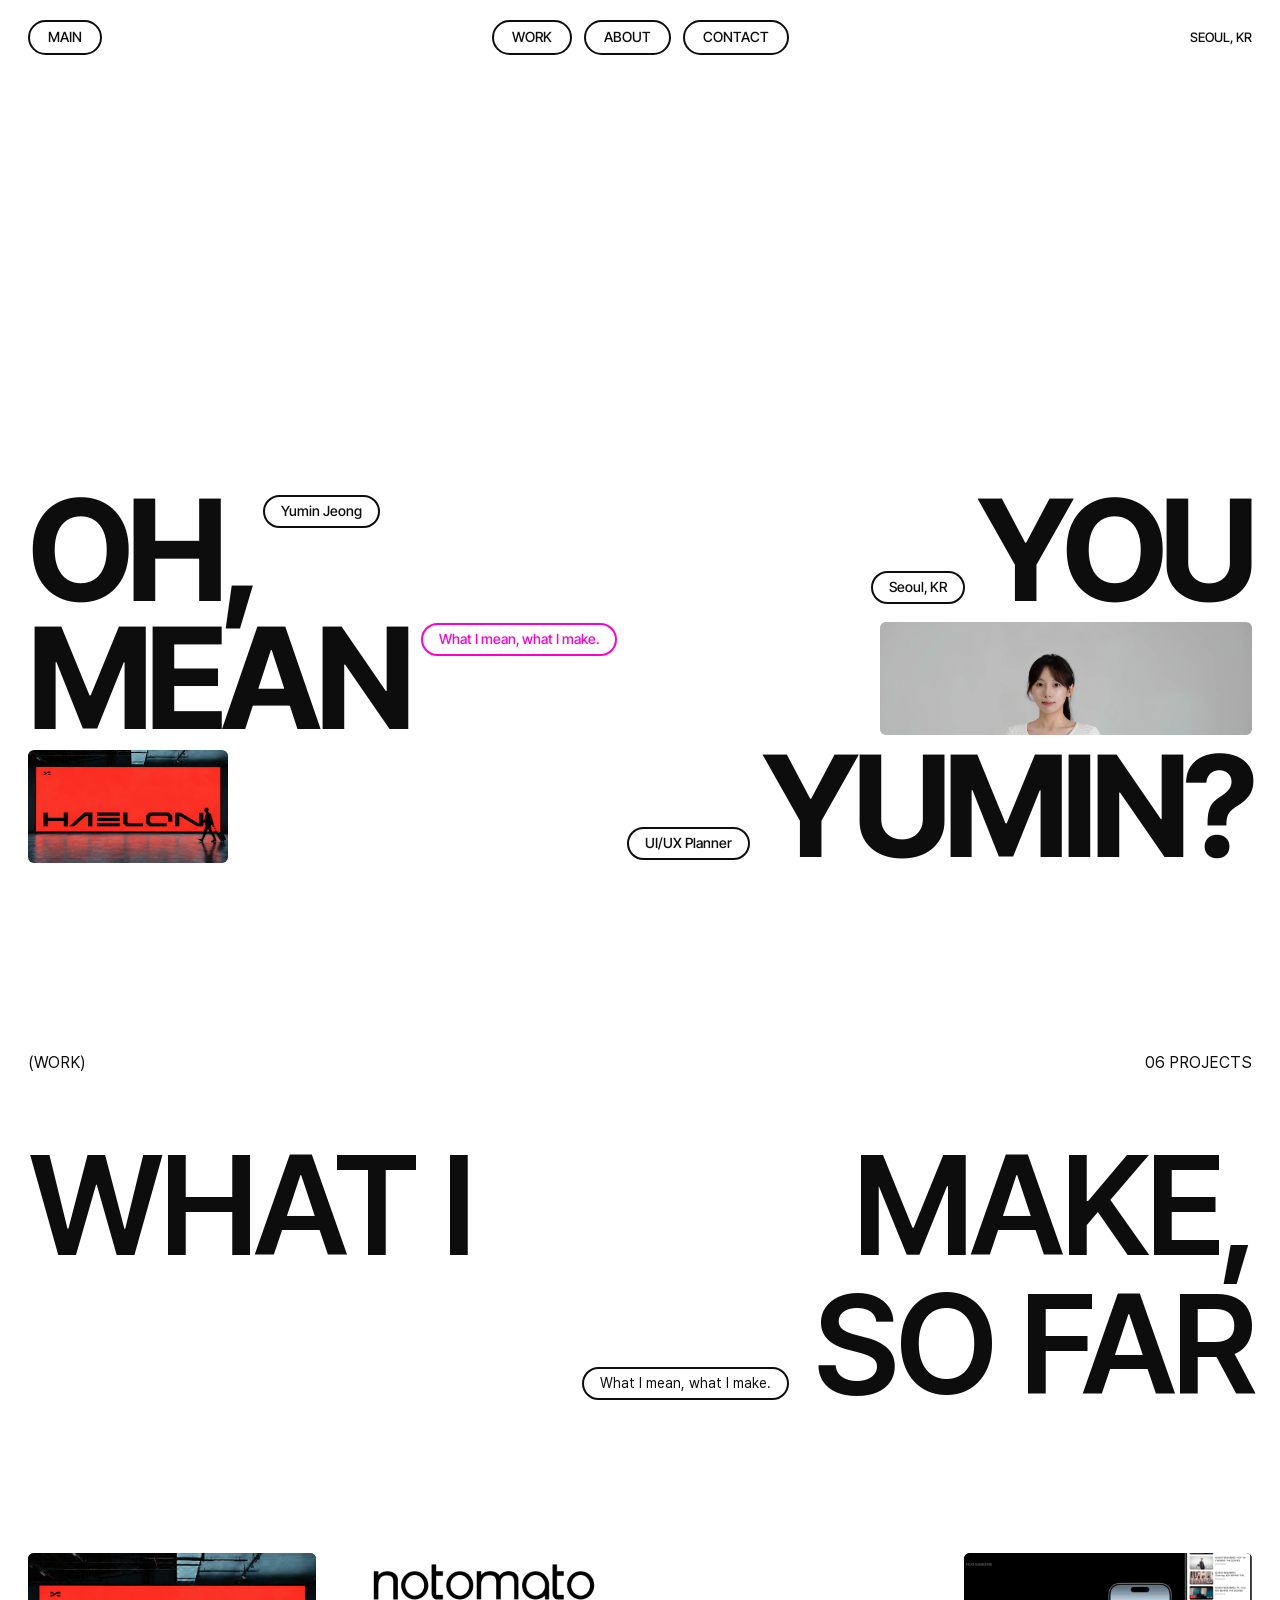
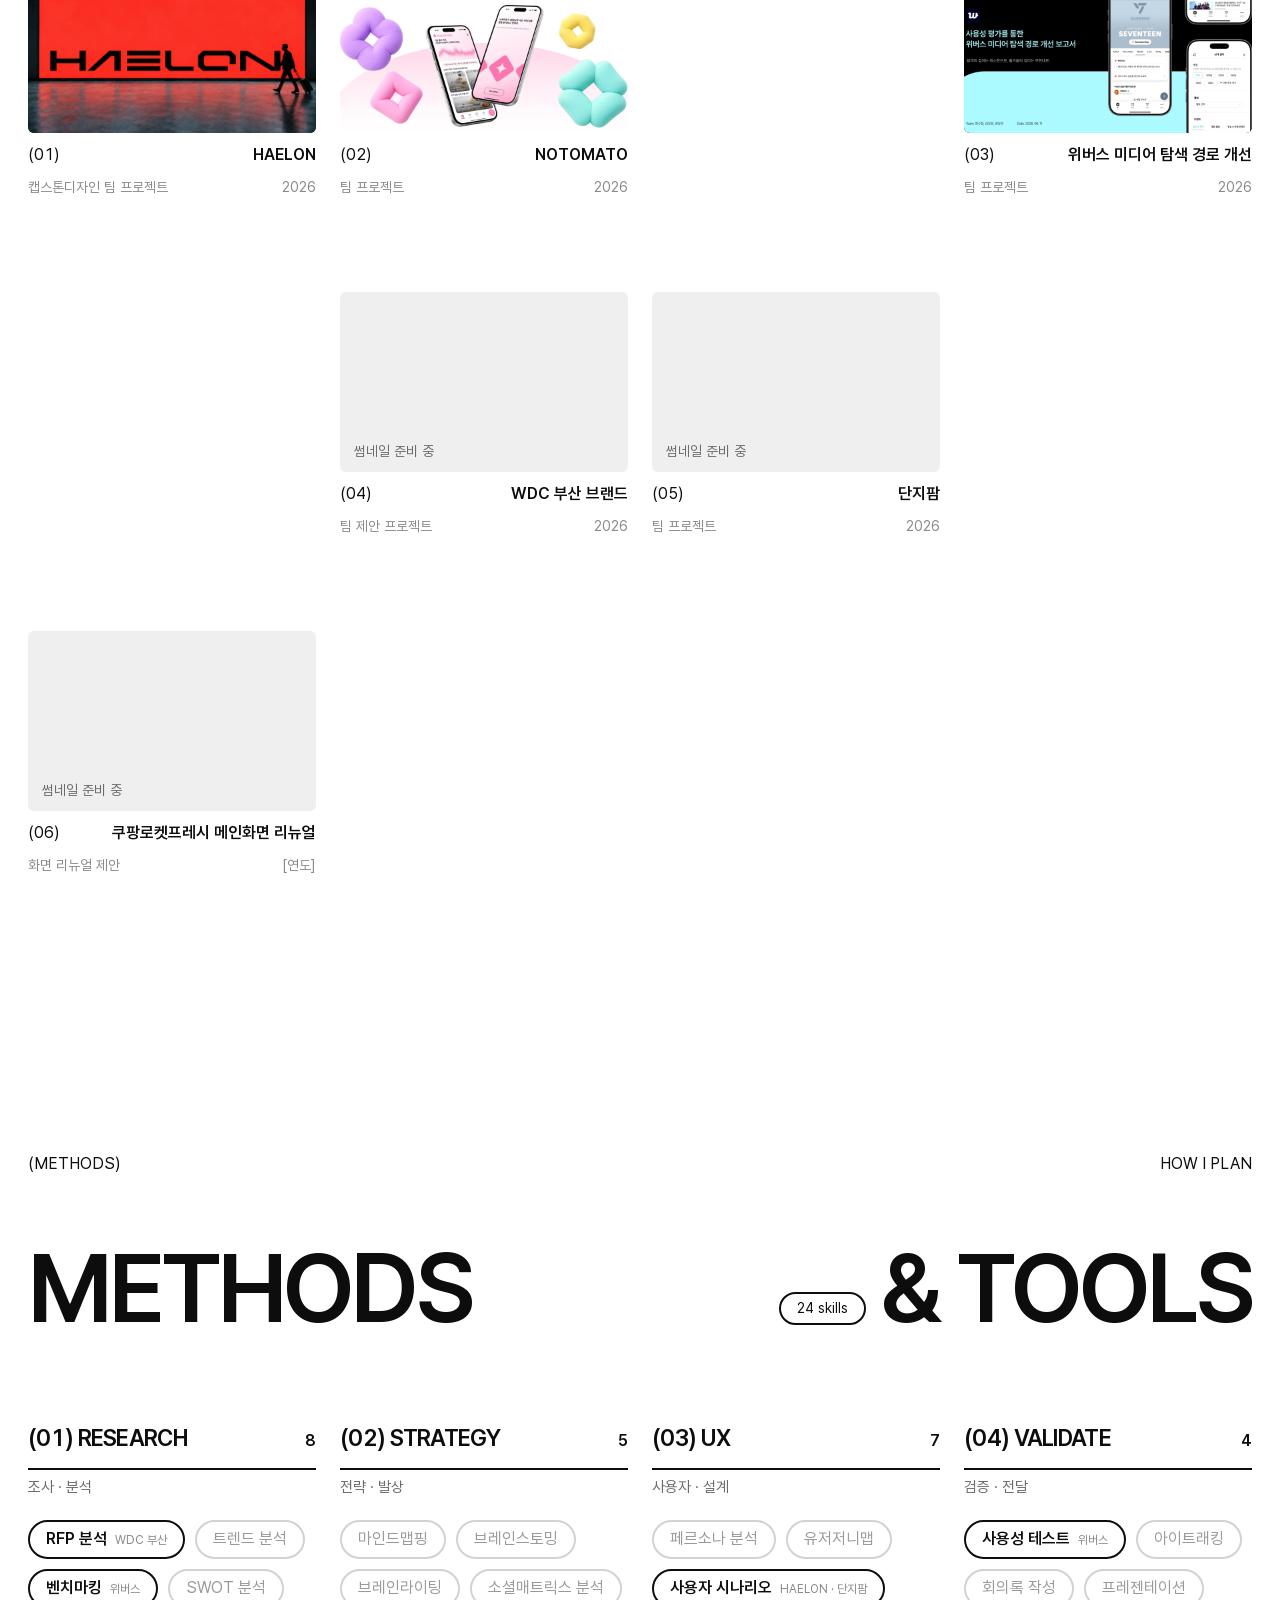
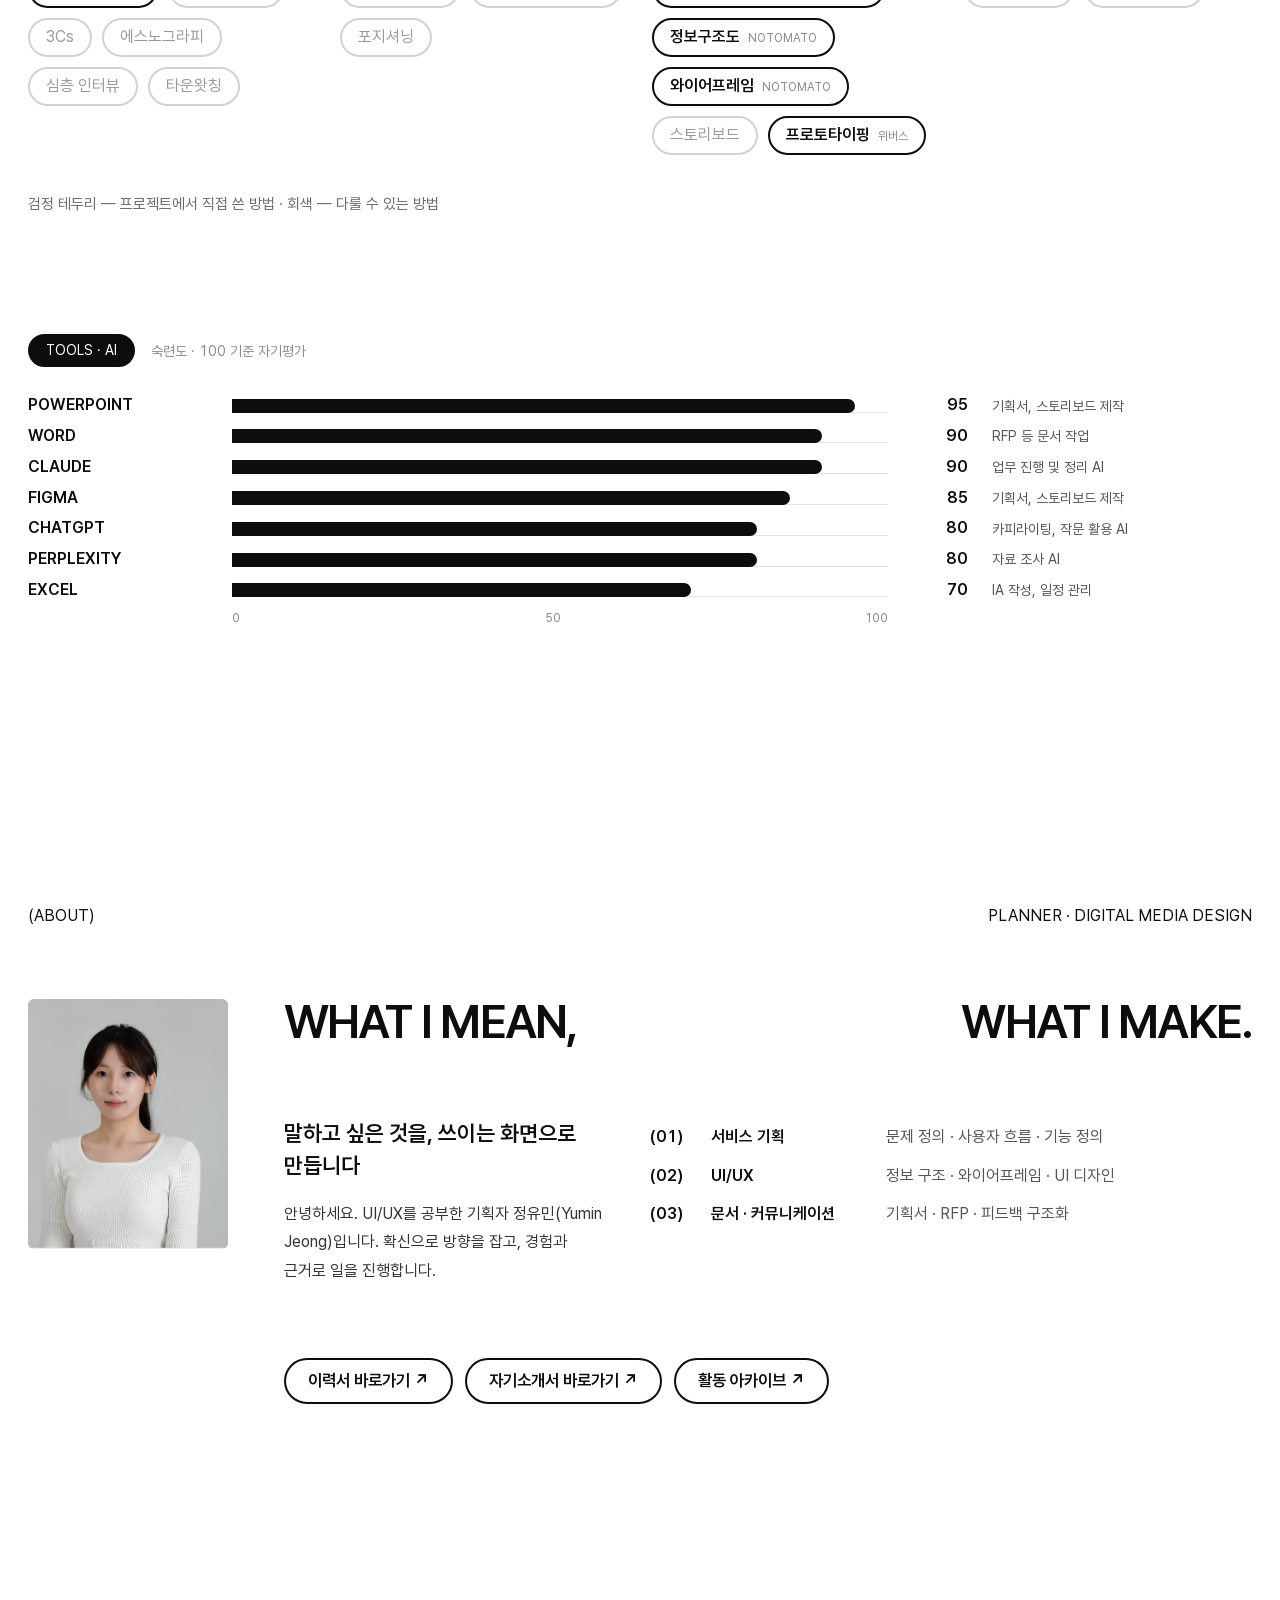
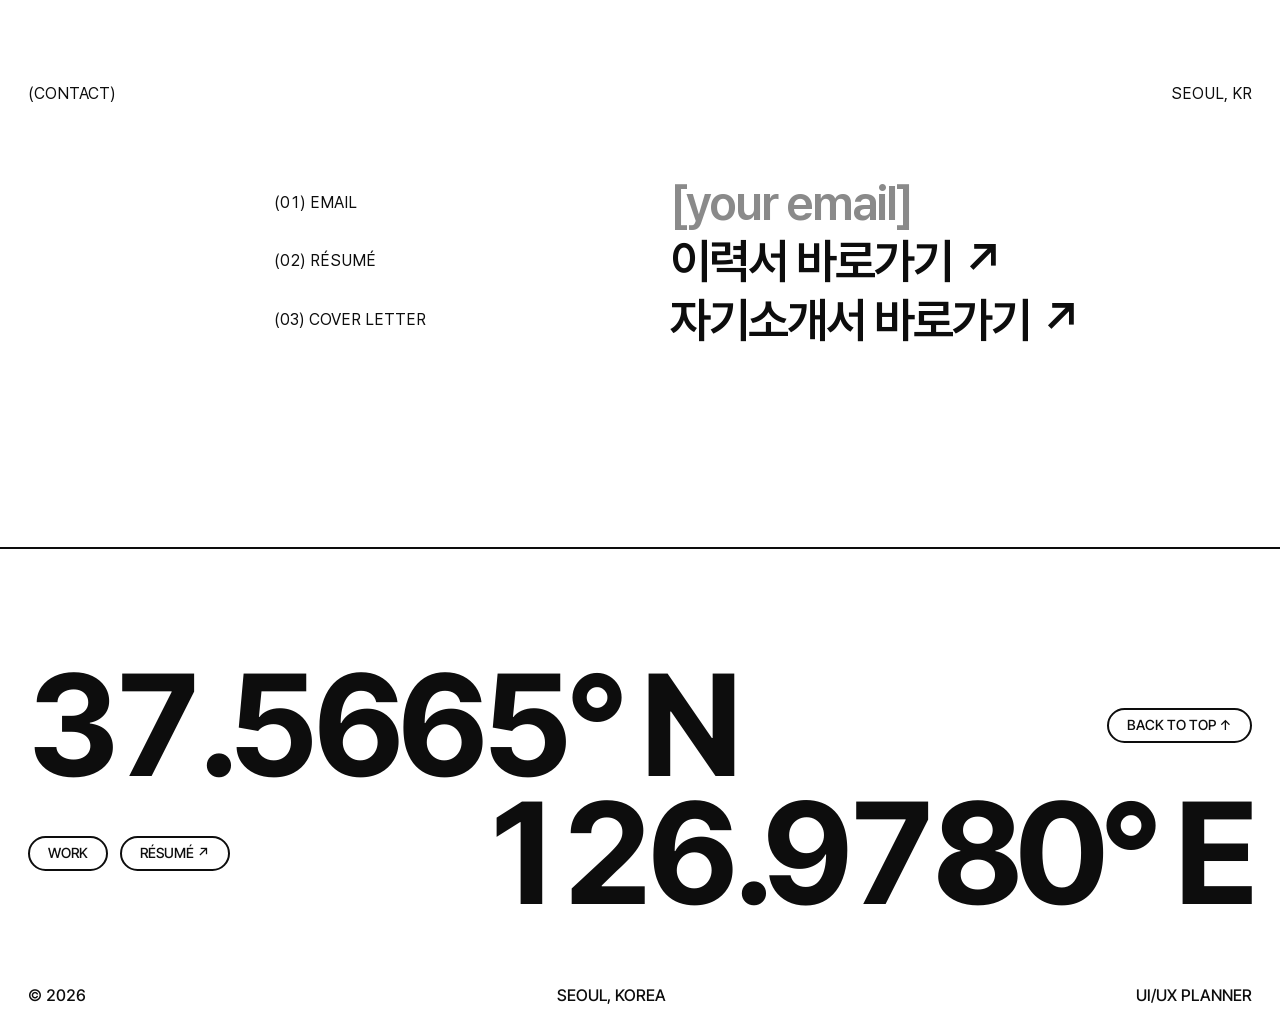
==== commit 5f53423c: "Switch site design to Concept01 Co-Authored-By: Claude Opus 5.5 <noreply@anthropic.com>" ====
--- a/index.html
+++ b/index.html
@@ -7,166 +7,114 @@
 <meta name="description" content="Oh, you mean Yumin? What I mean, what I make. — UI/UX를 공부한 기획자 정유민의 포트폴리오">
 <link rel="preconnect" href="https://fonts.googleapis.com">
 <link rel="preconnect" href="https://fonts.gstatic.com" crossorigin>
-<link rel="stylesheet" href="https://fonts.googleapis.com/css2?family=Hanken+Grotesk:wght@500&amp;family=Instrument+Serif:ital@0;1&amp;family=Noto+Sans+KR:wght@400;500&amp;family=Noto+Serif+KR:wght@400;500&amp;display=swap">
-<link rel="stylesheet" href="assets/c04.css?v=4">
+<link rel="stylesheet" href="https://fonts.googleapis.com/css2?family=Inter+Tight:wght@500;600;700&amp;family=Noto+Sans+KR:wght@400;500;600&amp;display=swap">
+<link rel="stylesheet" href="assets/c01.css?v=1">
 </head>
 <body id="top">
-
 <header class="hd">
-<div class="g">
-<div class="ticks t" aria-hidden="true"><i></i><i></i><i></i><i></i></div>
-<a class="home" href="#top">Main</a>
+<a class="pill home" href="#top">Main</a>
 <nav aria-label="주요 메뉴">
-<a href="#work" data-spy="work">01. Work</a>
-<a href="#about" data-spy="about">02. About</a>
-<a href="#contact" data-spy="contact">03. Contact</a>
+<a class="pill" href="#work" data-spy="work">Work</a>
+<a class="pill" href="#about" data-spy="about">About</a>
+<a class="pill" href="#contact" data-spy="contact">Contact</a>
 </nav>
-</div>
+<span class="loc">Seoul, KR</span>
 </header>
 
 <main>
-<section class="hero" aria-label="소개">
-<h1><span class="o">(Oh)</span>, YOU MEAN<br>YUMIN?*</h1>
-<div class="def">
-<p class="k">(mean)</p>
-<p class="v">*I’m Yumin Jeong, a planner who studied UI/UX. <b>What I mean</b> starts as a plan, a question, a rough note. <b>What I make</b> is where it ends up: a screen someone can actually use.</p>
-<p class="ko">UI/UX를 공부한 기획자 정유민입니다. 말하고 싶은 것을, 쓰이는 화면으로 만듭니다.</p>
-</div>
-<p class="who">Planner<br>Digital Media Design</p>
+<section class="hero" aria-label="표지">
+<h1 class="up">
+<span class="r"><span class="w">Oh,<span class="pill sm" aria-hidden="true">Yumin Jeong</span></span><span class="w end"><span class="pill sm lo" aria-hidden="true">Seoul, KR</span>You</span></span>
+<span class="r"><span class="w">Mean<span class="pill sm accent">What I mean, what I make.</span></span><span class="img a" aria-hidden="true"><img src="assets/profile-portrait.webp" alt="" decoding="async"></span></span>
+<span class="r"><span class="img b" aria-hidden="true"><img src="assets/projects/haelon.webp" alt="" decoding="async"></span><span class="w end"><span class="pill sm lo" aria-hidden="true">UI/UX Planner</span>Yumin?</span></span>
+</h1>
 </section>
 
-<section id="work" class="pt g sec">
-<div class="ticks t" aria-hidden="true"><i></i><i></i><i></i><i></i></div>
-<p class="sh up" style="grid-column:2">01. Work</p>
-<button class="lead" type="button" data-all aria-expanded="false"><span>(What I make)</span><svg aria-hidden="true" width="11" height="7" viewBox="0 0 11 7"><path d="M0 0h11L5.5 7z" fill="currentColor"/></svg><span class="mute up" style="font-family:var(--sans);font-style:normal;font-size:15px;letter-spacing:.04em" data-all-label>Expand all</span></button>
-<ol class="idx">
-<li class="row" data-open>
-<button type="button" aria-expanded="true" aria-controls="p1"><span><span>P001</span><span class="t">HAELON</span></span><span class="kd">캡스톤디자인 팀 프로젝트</span><span class="yr"><span>2026</span><span class="tg" aria-hidden="true">+</span></span></button>
-<div class="panel" id="p1"><div><div class="pin">
-<div class="fig" style="background:#11191d"><img src="assets/projects/haelon.webp" alt="HAELON 대표 이미지" loading="lazy" decoding="async"></div>
-<p class="cap">01 — 공항 드론 테러 감지·대응 통합 관제 서비스</p>
-<h3>공항의 위협 경보를 대응 행동으로 잇는 관제 서비스</h3>
-<dl><div><dt>Type</dt><dd>캡스톤디자인 팀 프로젝트</dd></div><div><dt>Year</dt><dd>2026</dd></div><div><dt>Skills</dt><dd>서비스 시나리오 · 기기별 정보구조 · 피드백 구조화 · 팀 협업</dd></div></dl>
-<p class="p">HAELON은 공항에서 미인가 드론을 발견한 뒤 관제실이 위협을 판단하고, 현장 인력과 시민에게 필요한 안내를 전달하는 과정을 연결한 캡스톤 프로젝트입니다. 팀은 같은 사건을 관제사 상황판, 현장 요원 기기, 시민용 모바일과 키오스크에서 각기 다른 수준으로 보여주는 흐름을 설계했습니다.</p>
-<a class="go" href="project/05.html"><span>Read the full project</span>↗</a>
-</div></div></div>
-</li>
-<li class="row">
-<button type="button" aria-expanded="false" aria-controls="p2"><span><span>P002</span><span class="t">NOTOMATO</span></span><span class="kd">팀 프로젝트</span><span class="yr"><span>2026</span><span class="tg" aria-hidden="true">+</span></span></button>
-<div class="panel" id="p2"><div><div class="pin">
-<div class="fig" style="background:#fdfdfd"><img src="assets/projects/notomato.webp?v=16x9" alt="NOTOMATO 대표 이미지" loading="lazy" decoding="async"></div>
-<p class="cap">02 — 초개인화 식이관리 서비스</p>
-<h3>먹기 전의 선택을 돕는 식이관리 앱</h3>
-<dl><div><dt>Type</dt><dd>팀 프로젝트</dd></div><div><dt>Year</dt><dd>2026</dd></div><div><dt>Skills</dt><dd>서비스 기획 · 정보구조 설계 · 와이어프레임 · 디자인 방향 조율</dd></div></dl>
-<p class="p">노토마토는 만성질환자의 식품 선택과 식사 기록, 복약 관리를 한 흐름으로 연결한 모바일 서비스입니다. 영양성분표를 읽기 어렵거나 외식 메뉴의 정보를 알기 힘든 순간에, 사용자가 자신의 상태에 맞춰 무엇을 확인하고 어떤 대안을 고를 수 있는지 보여주는 데 초점을 뒀습니다.</p>
-<a class="go" href="project/01.html"><span>Read the full project</span>↗</a>
-</div></div></div>
-</li>
-<li class="row">
-<button type="button" aria-expanded="false" aria-controls="p3"><span><span>P003</span><span class="t">위버스 미디어 탐색 경로 개선</span></span><span class="kd">팀 프로젝트</span><span class="yr"><span>2026</span><span class="tg" aria-hidden="true">+</span></span></button>
-<div class="panel" id="p3"><div><div class="pin">
-<div class="fig" style="background:#000000"><img src="assets/projects/weverse.webp" alt="위버스 미디어 탐색 경로 개선 대표 이미지" loading="lazy" decoding="async"></div>
-<p class="cap">03 — 사용성 평가를 통한 위버스 미디어 탐색 경로 개선</p>
-<h3>찾는 영상과 사진에 더 빨리 닿는 위버스 미디어</h3>
-<dl><div><dt>Type</dt><dd>팀 프로젝트</dd></div><div><dt>Year</dt><dd>2026</dd></div><div><dt>Skills</dt><dd>사용성 테스트 · 정성·정량 분석 · 벤치마킹 · 페이퍼 프로토타이핑</dd></div></dl>
-<p class="p">세븐틴 커뮤니티의 미디어 탭에서 특정 공연의 사진을 찾고 내려받는 과제를 중심으로 위버스의 탐색 경로를 살폈습니다. 두 차례 사용성 테스트를 통해 참가자가 어떤 단계에서 멈추고 무엇을 눌렀는지 기록하고, 카테고리와 상세 필터를 사용하는 화면 흐름을 개선했습니다.</p>
-<a class="go" href="project/03.html"><span>Read the full project</span>↗</a>
-</div></div></div>
-</li>
-<li class="row">
-<button type="button" aria-expanded="false" aria-controls="p4"><span><span>P004</span><span class="t">WDC 부산 브랜드</span></span><span class="kd">팀 제안 프로젝트</span><span class="yr"><span>2026</span><span class="tg" aria-hidden="true">+</span></span></button>
-<div class="panel" id="p4"><div><div class="pin">
-<div class="fig"><span class="ph">썸네일 준비 중</span></div>
-<p class="cap">04 — 2028 세계디자인수도(WDC) 부산 브랜드 개발 및 운영체계 수립</p>
-<h3>여러 주체가 함께 쓸 수 있는 WDC 부산 브랜드</h3>
-<dl><div><dt>Type</dt><dd>팀 제안 프로젝트</dd></div><div><dt>Year</dt><dd>2026</dd></div><div><dt>Skills</dt><dd>제안서 구성 · 과업 범위 정의 · 브랜드 운영 · 프로젝트 총괄</dd></div></dl>
-<p class="p">2028 세계디자인수도 부산의 브랜드 아이덴티티와 운영체계를 함께 설계한 팀 제안입니다. 국제행사, 시민 프로그램, 협력기관 사업에 공통 정체성을 적용하면서도 각 프로그램의 목적과 참여 방식은 명확히 남기도록 브랜드의 위계와 사용 기준을 정리했습니다.</p>
-<a class="go" href="project/06.html"><span>Read the full project</span>↗</a>
-</div></div></div>
-</li>
-<li class="row">
-<button type="button" aria-expanded="false" aria-controls="p5"><span><span>P005</span><span class="t">단지팜</span></span><span class="kd">팀 프로젝트</span><span class="yr"><span>2026</span><span class="tg" aria-hidden="true">+</span></span></button>
-<div class="panel" id="p5"><div><div class="pin">
-<div class="fig"><span class="ph">썸네일 준비 중</span></div>
-<p class="cap">05 — 하남시 온-오프라인 결합 에듀테크 플랫폼</p>
-<h3>집에서 돌본 식물을 하남의 스마트팜에서 만나는 단지팜</h3>
-<dl><div><dt>Type</dt><dd>팀 프로젝트</dd></div><div><dt>Year</dt><dd>2026</dd></div><div><dt>Skills</dt><dd>지역 리서치 · 가족 사용자 시나리오 · 온오프라인 서비스 · 정보구조 설계</dd></div></dl>
-<p class="p">단지팜은 하남시의 유휴공간을 가족형 스마트팜 체험으로 연결한 에듀테크 서비스입니다. 아이가 집에서 작물의 성장을 살피고 기록하면, 보호자가 현장 방문을 예약하고 가족이 함께 수확과 쿠킹 클래스까지 경험하는 흐름을 팀으로 기획했습니다.</p>
-<a class="go" href="project/02.html"><span>Read the full project</span>↗</a>
-</div></div></div>
-</li>
-<li class="row">
-<button type="button" aria-expanded="false" aria-controls="p6"><span><span>P006</span><span class="t">쿠팡로켓프레시 메인화면 리뉴얼</span></span><span class="kd">화면 리뉴얼 제안</span><span class="yr"><span>[연도]</span><span class="tg" aria-hidden="true">+</span></span></button>
-<div class="panel" id="p6"><div><div class="pin">
-<div class="fig"><span class="ph">썸네일 준비 중</span></div>
-<p class="cap">06 — 쿠팡로켓프레시 메인화면 리뉴얼</p>
-<h3>오늘 살 식재료와 배송 조건이 먼저 보이는 장보기 홈</h3>
-<dl><div><dt>Type</dt><dd>화면 리뉴얼 제안</dd></div><div><dt>Year</dt><dd>[연도]</dd></div><div><dt>Skills</dt><dd>[배운 역량]</dd></div></dl>
-<p class="p">쿠팡 로켓프레시의 메인 화면을 장보기 목적에 맞춰 다시 구성하는 리뉴얼 제안입니다. 필요한 식재료를 빠르게 다시 찾는 사용자와 특가나 추천을 둘러보는 사용자의 동선을 구분하고, 배송 조건을 확인한 뒤 상품과 장바구니로 이어지는 화면을 구상했습니다.</p>
-<a class="go" href="project/04.html"><span>Read the full project</span>↗</a>
-</div></div></div>
-</li>
-</ol>
+<section id="work" class="sec pt">
+<p class="lab"><span>(Work)</span><span>06 Projects</span></p>
+<h2 class="giant up"><span class="r"><span>What I</span><span>Make,</span></span><span class="r end"><span class="pill sm">What I mean, what I make.</span>So far</span></h2>
+<div class="grid4 works">
+<a class="card rv" href="project/05.html" style="--c:1;--r:1">
+<span class="th" style="background:#11191d"><img src="assets/projects/haelon.webp" alt="" loading="lazy" decoding="async"></span>
+<span class="cap"><span>(01)</span><span class="t">HAELON</span></span>
+<span class="sub"><span>캡스톤디자인 팀 프로젝트</span><span>2026</span></span>
+</a>
+<a class="card rv" href="project/01.html" style="--c:2;--r:1">
+<span class="th" style="background:#fdfdfd"><img src="assets/projects/notomato.webp?v=16x9" alt="" loading="lazy" decoding="async"></span>
+<span class="cap"><span>(02)</span><span class="t">NOTOMATO</span></span>
+<span class="sub"><span>팀 프로젝트</span><span>2026</span></span>
+</a>
+<a class="card rv" href="project/03.html" style="--c:4;--r:1">
+<span class="th" style="background:#000000"><img src="assets/projects/weverse.webp" alt="" loading="lazy" decoding="async"></span>
+<span class="cap"><span>(03)</span><span class="t">위버스 미디어 탐색 경로 개선</span></span>
+<span class="sub"><span>팀 프로젝트</span><span>2026</span></span>
+</a>
+<a class="card rv" href="project/06.html" style="--c:2;--r:2">
+<span class="th"><span class="ph">썸네일 준비 중</span></span>
+<span class="cap"><span>(04)</span><span class="t">WDC 부산 브랜드</span></span>
+<span class="sub"><span>팀 제안 프로젝트</span><span>2026</span></span>
+</a>
+<a class="card rv" href="project/02.html" style="--c:3;--r:2">
+<span class="th"><span class="ph">썸네일 준비 중</span></span>
+<span class="cap"><span>(05)</span><span class="t">단지팜</span></span>
+<span class="sub"><span>팀 프로젝트</span><span>2026</span></span>
+</a>
+<a class="card rv" href="project/04.html" style="--c:1;--r:3">
+<span class="th"><span class="ph">썸네일 준비 중</span></span>
+<span class="cap"><span>(06)</span><span class="t">쿠팡로켓프레시 메인화면 리뉴얼</span></span>
+<span class="sub"><span>화면 리뉴얼 제안</span><span>[연도]</span></span>
+</a>
+</div>
 </section>
 
-<section id="methods" class="pt g sec up">
-<div class="ticks t" aria-hidden="true"><i></i><i></i><i></i><i></i></div>
-<p class="sh" style="grid-column:2">01.1 Methods</p>
-<h2 class="big rv" style="grid-column:1/5;margin-top:72px">24 <span class="s">(ways)</span> TO PLAN.*</h2>
-<div class="mcols rv">
-<div><h3>Research<span>조사 · 분석</span></h3><ul><li><span>R01</span><span>RFP 분석<em>WDC 부산</em></span></li><li class="n"><span>R02</span><span>트렌드 분석</span></li><li><span>R03</span><span>벤치마킹<em>위버스</em></span></li><li class="n"><span>R04</span><span>SWOT 분석</span></li><li class="n"><span>R05</span><span>3Cs</span></li><li class="n"><span>R06</span><span>에스노그라피</span></li><li class="n"><span>R07</span><span>심층 인터뷰</span></li><li class="n"><span>R08</span><span>타운왓칭</span></li></ul></div>
-<div><h3>Strategy<span>전략 · 발상</span></h3><ul><li class="n"><span>S01</span><span>마인드맵핑</span></li><li class="n"><span>S02</span><span>브레인스토밍</span></li><li class="n"><span>S03</span><span>브레인라이팅</span></li><li class="n"><span>S04</span><span>소셜매트릭스 분석</span></li><li class="n"><span>S05</span><span>포지셔닝</span></li></ul></div>
-<div><h3>UX<span>사용자 · 설계</span></h3><ul><li class="n"><span>U01</span><span>페르소나 분석</span></li><li class="n"><span>U02</span><span>유저저니맵</span></li><li><span>U03</span><span>사용자 시나리오<em>HAELON · 단지팜</em></span></li><li><span>U04</span><span>정보구조도<em>NOTOMATO</em></span></li><li><span>U05</span><span>와이어프레임<em>NOTOMATO</em></span></li><li class="n"><span>U06</span><span>스토리보드</span></li><li><span>U07</span><span>프로토타이핑<em>위버스</em></span></li></ul></div>
-<div><h3>Validate<span>검증 · 전달</span></h3><ul><li><span>V01</span><span>사용성 테스트<em>위버스</em></span></li><li class="n"><span>V02</span><span>아이트래킹</span></li><li class="n"><span>V03</span><span>회의록 작성</span></li><li class="n"><span>V04</span><span>프레젠테이션</span></li></ul></div>
+<section id="methods" class="sec pt">
+<p class="lab"><span>(Methods)</span><span>How I plan</span></p>
+<h2 class="giant up mt"><span class="r"><span>Methods</span><span class="r2"><span class="pill sm">24 skills</span>&amp; Tools</span></span></h2>
+<div class="grid4 mcols rv">
+<div class="mcol"><p class="mh"><span>(01) Research</span><sup>8</sup></p><p class="mk">조사 · 분석</p><div class="chips"><span class="chip on">RFP 분석<em>WDC 부산</em></span><span class="chip">트렌드 분석</span><span class="chip on">벤치마킹<em>위버스</em></span><span class="chip">SWOT 분석</span><span class="chip">3Cs</span><span class="chip">에스노그라피</span><span class="chip">심층 인터뷰</span><span class="chip">타운왓칭</span></div></div>
+<div class="mcol"><p class="mh"><span>(02) Strategy</span><sup>5</sup></p><p class="mk">전략 · 발상</p><div class="chips"><span class="chip">마인드맵핑</span><span class="chip">브레인스토밍</span><span class="chip">브레인라이팅</span><span class="chip">소셜매트릭스 분석</span><span class="chip">포지셔닝</span></div></div>
+<div class="mcol"><p class="mh"><span>(03) UX</span><sup>7</sup></p><p class="mk">사용자 · 설계</p><div class="chips"><span class="chip">페르소나 분석</span><span class="chip">유저저니맵</span><span class="chip on">사용자 시나리오<em>HAELON · 단지팜</em></span><span class="chip on">정보구조도<em>NOTOMATO</em></span><span class="chip on">와이어프레임<em>NOTOMATO</em></span><span class="chip">스토리보드</span><span class="chip on">프로토타이핑<em>위버스</em></span></div></div>
+<div class="mcol"><p class="mh"><span>(04) Validate</span><sup>4</sup></p><p class="mk">검증 · 전달</p><div class="chips"><span class="chip on">사용성 테스트<em>위버스</em></span><span class="chip">아이트래킹</span><span class="chip">회의록 작성</span><span class="chip">프레젠테이션</span></div></div>
 </div>
-<p class="mkey rv">검정 — 프로젝트에서 직접 쓴 방법 · 회색 — 다룰 수 있는 방법</p>
-<div class="tools rv"><p>T. Tools · AI<span>숙련도 · 100 기준 자기평가</span></p><div class="chart"><ol class="bars" aria-label="툴 숙련도"><li title="PowerPoint 95 / 100"><span class="n">PowerPoint</span><span class="tr" aria-hidden="true"><i style="width:95%"></i></span><b>95</b><em>기획서, 스토리보드 제작</em></li><li title="Word 90 / 100"><span class="n">Word</span><span class="tr" aria-hidden="true"><i style="width:90%"></i></span><b>90</b><em>RFP 등 문서 작업</em></li><li title="Claude 90 / 100"><span class="n">Claude</span><span class="tr" aria-hidden="true"><i style="width:90%"></i></span><b>90</b><em>업무 진행 및 정리 AI</em></li><li title="Figma 85 / 100"><span class="n">Figma</span><span class="tr" aria-hidden="true"><i style="width:85%"></i></span><b>85</b><em>기획서, 스토리보드 제작</em></li><li title="ChatGPT 80 / 100"><span class="n">ChatGPT</span><span class="tr" aria-hidden="true"><i style="width:80%"></i></span><b>80</b><em>카피라이팅, 작문 활용 AI</em></li><li title="Perplexity 80 / 100"><span class="n">Perplexity</span><span class="tr" aria-hidden="true"><i style="width:80%"></i></span><b>80</b><em>자료 조사 AI</em></li><li title="Excel 70 / 100"><span class="n">Excel</span><span class="tr" aria-hidden="true"><i style="width:70%"></i></span><b>70</b><em>IA 작성, 일정 관리</em></li></ol><div class="ax" aria-hidden="true"><span></span><span class="sc"><span>0</span><span>50</span><span>100</span></span></div></div></div>
+<p class="key">검정 테두리 — 프로젝트에서 직접 쓴 방법 · 회색 — 다룰 수 있는 방법</p>
+<div class="tools rv"><p class="tl"><span class="pill sm solid">Tools · AI</span><span>숙련도 · 100 기준 자기평가</span></p>
+<ol class="bars" aria-label="툴 숙련도"><li title="PowerPoint 95 / 100"><span class="n">PowerPoint</span><span class="tr" aria-hidden="true"><i style="width:95%"></i></span><b>95</b><em>기획서, 스토리보드 제작</em></li><li title="Word 90 / 100"><span class="n">Word</span><span class="tr" aria-hidden="true"><i style="width:90%"></i></span><b>90</b><em>RFP 등 문서 작업</em></li><li title="Claude 90 / 100"><span class="n">Claude</span><span class="tr" aria-hidden="true"><i style="width:90%"></i></span><b>90</b><em>업무 진행 및 정리 AI</em></li><li title="Figma 85 / 100"><span class="n">Figma</span><span class="tr" aria-hidden="true"><i style="width:85%"></i></span><b>85</b><em>기획서, 스토리보드 제작</em></li><li title="ChatGPT 80 / 100"><span class="n">ChatGPT</span><span class="tr" aria-hidden="true"><i style="width:80%"></i></span><b>80</b><em>카피라이팅, 작문 활용 AI</em></li><li title="Perplexity 80 / 100"><span class="n">Perplexity</span><span class="tr" aria-hidden="true"><i style="width:80%"></i></span><b>80</b><em>자료 조사 AI</em></li><li title="Excel 70 / 100"><span class="n">Excel</span><span class="tr" aria-hidden="true"><i style="width:70%"></i></span><b>70</b><em>IA 작성, 일정 관리</em></li></ol>
+<div class="ax" aria-hidden="true"><span></span><span class="sc"><span>0</span><span>50</span><span>100</span></span></div></div>
 </section>
 
-<section id="about" class="pt g sec">
-<div class="ticks t" aria-hidden="true"><i></i><i></i><i></i><i></i></div>
-<p class="sh up" style="grid-column:3">02. About</p>
-<div class="photo rv" style="margin-top:72px"><img src="assets/profile-portrait.webp" alt="기획자 정유민 프로필 사진" width="400" height="500" loading="lazy" decoding="async"></div>
-<h2 class="ah up rv" style="margin-top:72px"><span>WHAT I <span class="s">(mean)</span>,</span><span>WHAT I MAKE.*</span></h2>
+<section id="about" class="sec pt">
+<p class="lab"><span>(About)</span><span>Planner · Digital Media Design</span></p>
+<div class="about">
+<div class="photo rv"><img src="assets/profile-portrait.webp" alt="기획자 정유민 프로필 사진" width="400" height="500" loading="lazy" decoding="async"></div>
+<h2 class="ah up rv"><span>What I mean,</span><span>What I make.</span></h2>
 <div class="ab rv">
-<p class="star">*</p>
 <h3>말하고 싶은 것을, 쓰이는 화면으로 만듭니다</h3>
 <p>안녕하세요. UI/UX를 공부한 기획자 정유민(Yumin Jeong)입니다. 확신으로 방향을 잡고, 경험과 근거로 일을 진행합니다.</p>
 </div>
-<div class="dl up rv">
-<p><span><span>D01</span><span>서비스 기획</span></span><span>문제 정의 · 사용자 흐름 · 기능 정의</span></p>
-<p><span><span>D02</span><span>UI/UX</span></span><span>정보 구조 · 와이어프레임 · UI 디자인</span></p>
-<p><span><span>D03</span><span>문서 · 커뮤니케이션</span></span><span>기획서 · RFP · 피드백 구조화</span></p>
+<div class="dl rv">
+<p><span><span>(01)</span><span>서비스 기획</span></span><span>문제 정의 · 사용자 흐름 · 기능 정의</span></p>
+<p><span><span>(02)</span><span>UI/UX</span></span><span>정보 구조 · 와이어프레임 · UI 디자인</span></p>
+<p><span><span>(03)</span><span>문서 · 커뮤니케이션</span></span><span>기획서 · RFP · 피드백 구조화</span></p>
 </div>
-<div class="golinks rv"><a href="assets/docs/resume.pdf" target="_blank" rel="noopener">이력서 바로가기 ↗</a><a href="assets/docs/cover-letter.pdf" target="_blank" rel="noopener">자기소개서 바로가기 ↗</a><a href="archive.html">활동 아카이브 ↗</a></div>
+<div class="golinks rv"><a class="pill lg" href="assets/docs/resume.pdf" target="_blank" rel="noopener">이력서 바로가기 ↗</a><a class="pill lg" href="assets/docs/cover-letter.pdf" target="_blank" rel="noopener">자기소개서 바로가기 ↗</a><a class="pill lg" href="archive.html">활동 아카이브 ↗</a></div>
+</div>
 </section>
 
-<section id="contact" class="pt g sec">
-<div class="ticks t" aria-hidden="true"><i></i><i></i><i></i><i></i></div>
-<p class="sh up" style="grid-column:4">03. Contact</p>
+<section id="contact" class="sec pt">
+<p class="lab"><span>(Contact)</span><span>Seoul, KR</span></p>
 <div class="clist rv">
-<p><span><span>C01</span><span>Email</span></span><span class="v na">[your email]</span><span class="note">준비 중</span></p>
-<p><span><span>C02</span><span>Résumé</span></span><a class="v" href="assets/docs/resume.pdf" target="_blank" rel="noopener">이력서 바로가기 ↗</a><span class="note">PDF</span></p>
-<p><span><span>C03</span><span>Cover letter</span></span><a class="v" href="assets/docs/cover-letter.pdf" target="_blank" rel="noopener">자기소개서 바로가기 ↗</a><span class="note">PDF</span></p>
+<p><span>(01) Email</span><span class="v na">[your email]</span></p>
+<p><span>(02) Résumé</span><a class="v" href="assets/docs/resume.pdf" target="_blank" rel="noopener">이력서 바로가기 ↗</a></p>
+<p><span>(03) Cover letter</span><a class="v" href="assets/docs/cover-letter.pdf" target="_blank" rel="noopener">자기소개서 바로가기 ↗</a></p>
 </div>
 </section>
 </main>
 
-<footer class="g ft">
-<div class="ticks t" aria-hidden="true"><i></i><i></i><i></i><i></i></div><div class="ticks b" aria-hidden="true"><i></i><i></i><i></i><i></i></div>
-<p class="r1" style="grid-column:1;margin:0">Colophon</p>
-<p class="r1" style="grid-column:2;margin:0">F01 <a href="#top" style="margin-left:36px">Back to top ↑</a></p>
-<p class="r1" style="grid-column:3;margin:0">F02 <a href="#work" style="margin-left:36px">Index ↑</a></p>
-<p class="r1 mute" style="grid-column:4;margin:0">© 2026</p>
-<p class="ast" aria-hidden="true">*</p>
-<div class="notes">
-<p><span>*1</span><span>Set in Hanken Grotesk and Instrument Serif.</span></p>
-<p><span>*2</span><span>Planned and built in Seoul, 2026.</span></p>
-<p><span>*3</span><span class="ko">이력서와 자기소개서는 PDF로 열립니다.</span></p>
-</div>
-<div class="dots" aria-hidden="true"><i class="on"></i><i></i></div>
+<footer class="ft">
+<p class="fl"><span>37.5665° N</span><a class="pill" href="#top">Back to top ↑</a></p>
+<p class="fl"><span class="pills"><a class="pill" href="index.html#work">Work</a><a class="pill" href="assets/docs/resume.pdf" target="_blank" rel="noopener">Résumé ↗</a></span><span>126.9780° E</span></p>
+<p class="fm"><span>© 2026</span><span>Seoul, Korea</span><span>UI/UX Planner</span></p>
 </footer>
-
-<script src="assets/c04.js?v=4"></script>
+<script src="assets/c01.js?v=1"></script>
 </body>
 </html>
--- a/assets/c01.css
+++ b/assets/c01.css
@@ -0,0 +1,247 @@
+/* Concept01 — Oh, you mean Yumin? (zigzag rows, pills, heavy grotesk) */
+@font-face{font-family:'Pretendard';src:url(fonts/Pretendard-Regular.woff2) format('woff2');font-weight:400;font-style:normal;font-display:swap}
+@font-face{font-family:'Pretendard';src:url(fonts/Pretendard-SemiBold.woff2) format('woff2');font-weight:600;font-style:normal;font-display:swap}
+:root{
+  --ink:#0d0d0d; --mute:#8a8a8a; --soft:#555; --hair:#e4e4e4; --fill:#efefef; --bg:#fff; --pink:#ff00cc;
+  --pad:28px;
+  --sans:'Inter Tight',Helvetica,Arial,'Noto Sans KR',sans-serif;
+  --ko:'Noto Sans KR','Inter Tight',sans-serif;
+  --giant:clamp(52px,11vw,212px);
+}
+*{box-sizing:border-box}
+html{scroll-behavior:smooth}
+body{margin:0;background:var(--bg);color:var(--ink);font-family:var(--sans);font-weight:500;font-size:16px;line-height:1.3;-webkit-font-smoothing:antialiased;overflow-x:hidden;font-variant-numeric:tabular-nums}
+a{color:inherit;text-decoration:none}
+a:focus-visible,button:focus-visible{outline:2px solid var(--ink);outline-offset:3px}
+button{font:inherit;color:inherit;background:none;border:0;padding:0;cursor:pointer}
+img{display:block;max-width:100%}
+.up{text-transform:uppercase}
+.na{color:var(--mute)}
+section[id]{scroll-margin-top:80px}
+
+/* Pretendard for descriptive pages and sections (400–600) */
+.pt{--sans:'Pretendard','Inter Tight',Helvetica,Arial,sans-serif;--ko:'Pretendard','Noto Sans KR',sans-serif;font-family:var(--sans)}
+.pt .giant,.pt .ah,.pt .ct,.pt .clist .v,.pt .pager .t{font-weight:600}
+.hd,.ft,.hero{--sans:'Inter Tight',Helvetica,Arial,'Noto Sans KR',sans-serif;font-family:var(--sans)}
+
+/* pill */
+.pill{display:inline-flex;align-items:center;gap:.4em;padding:8px 18px 9px;border:2px solid var(--ink);border-radius:999px;font-family:var(--sans);font-weight:500;font-size:clamp(14px,1.05vw,20px);line-height:1;letter-spacing:0;text-transform:uppercase;white-space:nowrap;transition:color .25s ease,border-color .25s ease,background-color .25s ease}
+a.pill:hover,button.pill:hover{color:var(--pink);border-color:var(--pink)}
+.pill.sm{padding:7px 16px 8px}
+.pill.solid{background:var(--ink);color:#fff}
+.pill.lg{font-family:var(--ko);font-weight:600;font-size:clamp(16px,1.3vw,22px);padding:12px 22px 13px;text-transform:none}
+
+/* header */
+.hd{position:sticky;top:0;z-index:20;display:grid;grid-template-columns:1fr auto 1fr;align-items:center;gap:12px;padding:20px var(--pad) 14px;background:rgba(255,255,255,.94);backdrop-filter:blur(6px);-webkit-backdrop-filter:blur(6px)}
+.hd nav{display:flex;gap:12px}
+.hd .home{justify-self:start}
+.hd .loc{justify-self:end;text-transform:uppercase;font-size:clamp(13px,.9vw,16px)}
+.hd nav a.pill[aria-current]{background:var(--ink);color:#fff}
+.hd nav a.pill[aria-current]:hover{background:var(--pink);border-color:var(--pink);color:#fff}
+
+/* hero: zigzag rows */
+.hero{min-height:calc(100vh - 76px);min-height:calc(100svh - 76px);padding:24px var(--pad) 30px;display:flex;flex-direction:column;justify-content:flex-end}
+.hero h1{margin:0;display:flex;flex-direction:column;gap:clamp(10px,1.2vw,22px);font-weight:700;font-size:var(--giant);line-height:.8;letter-spacing:-.045em;white-space:nowrap}
+.hero .r{display:flex;justify-content:space-between;align-items:center;gap:24px}
+.hero .w{display:flex;align-items:flex-start;gap:12px}
+.hero .w.end{align-items:flex-end}
+.hero .w .pill{margin-top:.05em;text-transform:none}
+.hero .w.end .pill{margin:0 0 .2em}
+.hero .pill.accent{border-color:var(--pink);color:var(--pink)}
+.hero .img{flex:none;height:.8em;border-radius:6px;overflow:hidden;background:var(--fill)}
+.hero .img img{width:100%;height:100%;object-fit:cover}
+.hero .img.a{width:2.64em}
+.hero .img.a img{object-position:46% 40%}
+.hero .img.b{width:1.42em;background:#11191d}
+
+/* sections */
+.sec{padding:160px var(--pad) 120px}
+.sec.first{padding-top:56px}
+.lab{margin:0 0 72px;display:flex;justify-content:space-between;gap:24px;text-transform:uppercase;font-size:16px}
+.lab a:hover{color:var(--pink)}
+.giant{margin:0;display:flex;flex-direction:column;gap:clamp(12px,1.6vw,30px);font-weight:700;font-size:var(--giant);line-height:.84;letter-spacing:-.045em;white-space:nowrap}
+.giant .r{display:flex;justify-content:space-between;align-items:flex-end;gap:24px}
+.giant .r.end{justify-content:flex-end}
+.giant .pill{margin-bottom:.2em;text-transform:none}
+.giant .r2{display:flex;align-items:flex-end;gap:14px}
+.giant.mt{margin-bottom:96px;font-size:clamp(40px,7.6vw,150px)}
+.intro{margin:40px 0 0;font-family:var(--ko);font-weight:400;font-size:18px;line-height:1.6;color:var(--soft);word-break:keep-all}
+
+/* work grid (zigzag) */
+.grid4{display:grid;grid-template-columns:repeat(4,minmax(0,1fr));column-gap:24px}
+.works{margin-top:150px;row-gap:96px}
+.card{grid-column:var(--c);grid-row:var(--r);display:flex;flex-direction:column;gap:12px;min-width:0}
+.card .th{position:relative;aspect-ratio:16/10;border-radius:6px;overflow:hidden;background:var(--fill)}
+.card .th img{position:absolute;inset:0;width:100%;height:100%;object-fit:cover;transition:transform .6s cubic-bezier(.2,.7,.1,1)}
+.card:hover .th img{transform:scale(1.04)}
+.ph{position:absolute;left:14px;bottom:12px;font-family:var(--ko);font-weight:400;font-size:14px;color:#6b6b6b}
+.card .cap{display:flex;justify-content:space-between;gap:16px;text-transform:uppercase;font-size:16px}
+.card .cap .t{text-align:right;font-family:var(--ko);font-weight:600;word-break:keep-all}
+.card:hover .cap .t{color:var(--pink)}
+.card .sub{display:flex;justify-content:space-between;gap:16px;font-family:var(--ko);font-weight:400;font-size:14px;color:var(--mute)}
+
+/* methods */
+.mcols{row-gap:48px;align-items:start}
+.mh{margin:0;display:flex;justify-content:space-between;align-items:baseline;padding-bottom:14px;border-bottom:2px solid var(--ink);font-weight:600;font-size:clamp(22px,1.8vw,34px);letter-spacing:-.03em;text-transform:uppercase}
+.mh sup{font-size:16px;letter-spacing:0}
+.mk{margin:8px 0 22px;font-family:var(--ko);font-weight:400;font-size:15px;color:#6b6b6b}
+.chips{display:flex;flex-wrap:wrap;gap:10px}
+.chip{display:inline-flex;align-items:baseline;gap:8px;padding:9px 16px 10px;border:2px solid #d2d2d2;border-radius:999px;font-family:var(--ko);font-weight:400;font-size:16px;line-height:1;color:#9a9a9a;white-space:nowrap}
+.chip.on{border-color:var(--ink);color:var(--ink);font-weight:600}
+.chip em{font-style:normal;font-weight:400;font-size:12px;color:var(--mute)}
+.key{margin:40px 0 0;font-family:var(--ko);font-weight:400;font-size:15px;color:#6b6b6b}
+.tools{margin-top:120px}
+.tl{margin:0 0 28px;display:flex;align-items:center;gap:16px;font-family:var(--ko);font-weight:400;font-size:14px;color:var(--mute)}
+.bars{list-style:none;margin:0;padding:0;display:flex;flex-direction:column;gap:10px}
+.bars li,.ax{display:grid;grid-template-columns:180px minmax(0,1fr) 56px 260px;align-items:center;column-gap:24px}
+.bars .n{text-transform:uppercase;font-weight:600}
+.bars .tr{height:14px;position:relative;box-shadow:inset 0 -1px 0 var(--hair)}
+.bars .tr i{position:absolute;left:0;top:0;bottom:0;background:var(--ink);border-radius:0 999px 999px 0;transform-origin:0 50%;transition:transform 1s cubic-bezier(.2,.7,.1,1)}
+.tools.rv:not(.in) .bars .tr i{transform:scaleX(0)}
+.bars li:hover .tr i{background:#555}
+.bars b{font-weight:600;text-align:right}
+.bars em{font-style:normal;font-family:var(--ko);font-weight:400;font-size:14px;color:var(--soft)}
+.ax{margin-top:10px}
+.ax .sc{display:flex;justify-content:space-between;font-size:12px;color:var(--mute)}
+
+/* about */
+.about{display:grid;grid-template-columns:19.6fr 29fr 30.4fr 18.5fr;row-gap:72px;column-gap:24px}
+.photo{grid-column:1;grid-row:1/3;align-self:start;margin-right:clamp(0px,2.5vw,48px);aspect-ratio:4/5;border-radius:6px;overflow:hidden;background:var(--fill)}
+.photo img{width:100%;height:100%;object-fit:cover;object-position:46% center;transform:scale(1.35);transform-origin:46% 100%}
+.ah{grid-column:2/5;grid-row:1;margin:0;display:flex;justify-content:space-between;gap:24px;flex-wrap:wrap;font-weight:700;font-size:clamp(34px,3.65vw,70px);line-height:1;letter-spacing:-.04em}
+.ab{grid-column:2;grid-row:2;padding-right:24px;display:flex;flex-direction:column;gap:18px;font-family:var(--ko)}
+.ab h3{margin:0;font-weight:600;font-size:22px;line-height:1.45;word-break:keep-all}
+.ab p{margin:0;font-weight:400;font-size:16px;line-height:1.8;color:#333;word-break:keep-all}
+.dl{grid-column:3/5;grid-row:2;display:flex;flex-direction:column}
+.dl p{margin:0;padding:9px 0;display:grid;grid-template-columns:minmax(150px,220px) minmax(0,1fr);gap:16px;align-items:baseline}
+.dl p>span:first-child{display:flex;gap:28px;font-family:var(--ko);font-weight:600}
+.dl p>span:last-child{font-family:var(--ko);font-weight:400;color:var(--soft);word-break:keep-all}
+.golinks{grid-column:2/5;display:flex;flex-wrap:wrap;gap:12px}
+.sec>.golinks{margin-top:56px}
+
+/* contact */
+.clist{display:flex;flex-direction:column;gap:6px;margin-left:calc(19.6% + 6px)}
+.clist p{margin:0;display:grid;grid-template-columns:minmax(160px,38%) minmax(0,1fr);gap:24px;align-items:center}
+.clist p>span:first-child{text-transform:uppercase;font-size:16px}
+.clist .v{font-weight:700;font-size:clamp(30px,3.75vw,72px);line-height:1.1;letter-spacing:-.04em;word-break:keep-all}
+.clist a.v:hover{color:var(--pink)}
+
+/* case */
+.ctop{display:grid;grid-template-columns:1fr 1fr;gap:24px 48px;align-items:start}
+.ct{margin:0;font-weight:700;font-size:clamp(48px,6.6vw,128px);line-height:.92;letter-spacing:-.045em;word-break:keep-all;text-wrap:balance}
+.lt .sub{margin:22px 0 0;font-family:var(--ko);font-weight:400;font-size:16px;color:var(--soft);word-break:keep-all}
+.side{display:flex;flex-direction:column;gap:32px;padding-top:8px}
+.sum{margin:0;font-family:var(--ko);font-weight:600;font-size:clamp(20px,1.6vw,28px);line-height:1.45;word-break:keep-all;text-wrap:balance}
+.facts{margin:0;border-top:2px solid var(--ink)}
+.facts div{display:grid;grid-template-columns:130px minmax(0,1fr);gap:16px;padding:13px 0;border-bottom:1px solid var(--hair)}
+.facts dt{font-family:var(--ko);font-weight:400;font-size:15px;color:var(--mute)}
+.facts dd{margin:0;font-family:var(--ko);font-weight:400;font-size:16px;line-height:1.5;word-break:keep-all}
+.facts dd a{border-bottom:1px solid currentColor}.facts dd a:hover{color:var(--pink)}
+.cover{position:relative;margin-top:72px;aspect-ratio:16/9;max-height:880px;width:100%;border-radius:6px;overflow:hidden;background:var(--fill)}
+.cover img{position:absolute;inset:0;width:100%;height:100%;object-fit:contain}
+.more{margin-top:28px}
+.more .row>button{display:flex;align-items:center;gap:20px}
+.more .kd{font-family:var(--ko);font-weight:400;font-size:15px;color:var(--mute)}
+.more .row[data-open] .pill{background:var(--ink);color:#fff}
+.tg{display:inline-block;transition:transform .35s ease}
+.row[data-open] .tg{transform:rotate(45deg)}
+.panel{display:grid;grid-template-rows:0fr;transition:grid-template-rows .7s cubic-bezier(.7,0,.2,1)}
+.row[data-open] .panel{grid-template-rows:1fr}
+.panel>div{overflow:hidden}
+.long{max-width:1100px;padding:40px 0 24px;display:flex;flex-direction:column;gap:20px;font-family:var(--ko)}
+.mcap{margin:24px 0 0;text-transform:uppercase;font-family:var(--sans);font-size:15px;color:var(--mute)}
+.long .p{margin:0;font-weight:400;font-size:17px;line-height:1.85;color:#2b2b2b;word-break:keep-all}
+.abc{display:grid;grid-template-columns:repeat(3,minmax(0,1fr));gap:28px}
+.abc .c{margin:0 0 8px;font-size:14px;color:var(--mute)}
+.abc h4,.steps h4{margin:0 0 8px;font-weight:600;font-size:18px;line-height:1.4;word-break:keep-all}
+.abc p,.steps p{margin:0;font-weight:400;font-size:15px;line-height:1.75;color:#444;word-break:keep-all}
+.steps{list-style:none;margin:0;padding:0;display:flex;flex-direction:column;gap:22px}
+.steps li{display:grid;grid-template-columns:80px minmax(0,1fr);column-gap:16px}
+.steps .n{grid-row:1/3;font-size:14px;color:var(--mute)}
+.long .q{margin:0;font-weight:600;font-size:clamp(20px,1.7vw,30px);line-height:1.4;word-break:keep-all}
+.pager .nx{display:flex;flex-direction:column;align-items:flex-start;gap:22px}
+.pager .t{font-weight:700;font-size:clamp(44px,8vw,160px);line-height:.88;letter-spacing:-.045em;word-break:keep-all;transition:color .25s ease}
+.pager .nx:hover .t{color:var(--pink)}
+
+/* archive */
+.filt{margin:72px 0 32px;display:flex;flex-wrap:wrap;gap:10px}
+.filt button[aria-pressed="true"]{background:var(--ink);color:#fff}
+.filt button[aria-pressed="true"]:hover{color:#fff;background:var(--pink);border-color:var(--pink)}
+.alist{list-style:none;margin:0;padding:0;border-top:2px solid var(--ink)}
+.arow{border-bottom:1px solid var(--hair)}
+.arow>button{width:100%;display:grid;grid-template-columns:80px minmax(0,1.6fr) minmax(0,1fr) minmax(0,1fr);gap:24px;align-items:baseline;text-align:left;padding:18px 0;font-size:18px}
+.arow .t{font-family:var(--ko);font-weight:600;word-break:keep-all}
+.arow .kd{font-family:var(--ko);font-weight:400;color:var(--mute)}
+.arow .yr{display:flex;justify-content:space-between}
+.arow>button:hover .t{color:var(--pink)}
+.row.off{display:none}
+.apin{padding:8px 0 40px;display:flex;flex-direction:column;gap:18px;font-family:var(--ko)}
+.figs{display:grid;grid-template-columns:repeat(3,minmax(0,1fr));gap:16px}
+.fg{position:relative;aspect-ratio:4/3;border-radius:6px;overflow:hidden;background:var(--fill)}
+.fg img{position:absolute;inset:0;width:100%;height:100%;object-fit:cover}
+.apin h4{margin:0;font-weight:600;font-size:20px;word-break:keep-all}
+.apin .p{margin:0;font-weight:400;color:var(--soft)}
+
+/* footer: coordinates */
+.ft{margin-top:80px;padding:120px var(--pad) 30px;display:flex;flex-direction:column;gap:clamp(10px,1.2vw,22px);border-top:2px solid var(--ink)}
+.ft .fl{margin:0;display:flex;justify-content:space-between;align-items:center;gap:24px;font-weight:700;font-size:var(--giant);line-height:.8;letter-spacing:-.045em;white-space:nowrap}
+.ft .pills{display:flex;gap:12px}
+.ft .fm{margin:60px 0 0;display:flex;justify-content:space-between;gap:16px;text-transform:uppercase;font-size:16px}
+
+/* reveal */
+.rv{opacity:0;transform:translateY(28px);transition:opacity .8s ease,transform 1s cubic-bezier(.2,.7,.1,1)}
+.rv.in{opacity:1;transform:none}
+@media (prefers-reduced-motion:reduce){html{scroll-behavior:auto}.rv{opacity:1;transform:none}.panel{transition:none}.tools.rv:not(.in) .bars .tr i{transform:none}}
+
+/* responsive */
+@media (max-width:1100px){
+  .grid4.mcols{grid-template-columns:repeat(2,minmax(0,1fr))}
+  .bars li,.ax{grid-template-columns:120px minmax(0,1fr) 44px}
+  .bars em{grid-column:1/-1;margin-top:-4px}
+  .about{grid-template-columns:1fr 1fr}
+  .photo{grid-column:1;grid-row:1/3}
+  .ah{grid-column:2;grid-row:1;flex-direction:column}
+  .ab{grid-column:2;grid-row:2}
+  .dl,.golinks{grid-column:1/3;grid-row:auto}
+  .clist{margin-left:0}
+}
+@media (max-width:820px){
+  :root{--pad:16px;--giant:clamp(40px,13vw,96px)}
+  body{font-size:14px}
+  .hd{grid-template-columns:auto 1fr;padding:12px var(--pad)}
+  .hd nav{justify-self:end;gap:6px}
+  .hd .loc{display:none}
+  .pill{padding:6px 12px 7px;font-size:12px}
+  .pill.lg{font-size:15px;padding:10px 16px 11px}
+  .hero{min-height:auto;padding-top:48px}
+  .hero h1,.giant,.ft .fl{white-space:normal}
+  .hero .r{flex-wrap:wrap}
+  .hero .img{display:none}
+  .hero .w{flex-wrap:wrap}
+  .giant .r{flex-wrap:wrap;justify-content:flex-start}
+  .sec{padding:96px var(--pad) 72px}
+  .lab{margin-bottom:40px;font-size:13px}
+  .grid4,.grid4.mcols{grid-template-columns:minmax(0,1fr)}
+  .card{grid-column:1;grid-row:auto}
+  .works{margin-top:64px;row-gap:48px}
+  .giant.mt{margin-bottom:48px}
+  .bars li,.ax{grid-template-columns:86px minmax(0,1fr) 34px;column-gap:12px}
+  .about{grid-template-columns:minmax(0,1fr);row-gap:32px}
+  .photo,.ah,.ab,.dl,.golinks{grid-column:1;grid-row:auto}
+  .photo{width:70%;margin:0}
+  .dl p{grid-template-columns:minmax(0,1fr);gap:4px}
+  .golinks{flex-direction:column;align-items:flex-start}
+  .clist p{grid-template-columns:minmax(0,1fr);gap:4px;padding:10px 0}
+  .ctop{grid-template-columns:minmax(0,1fr)}
+  .facts div{grid-template-columns:92px minmax(0,1fr)}
+  .abc{grid-template-columns:minmax(0,1fr)}
+  .steps li{grid-template-columns:minmax(0,1fr)}
+  .steps .n{grid-row:auto}
+  .arow>button{grid-template-columns:44px minmax(0,1fr) auto;font-size:15px}
+  .arow .kd{display:none}
+  .figs{grid-template-columns:1fr 1fr}
+  .ft{padding:72px var(--pad) 24px}
+  .ft .fl{flex-wrap:wrap}
+  .ft .fm{flex-wrap:wrap;font-size:12px}
+}
+@media (max-width:1100px){.bars li{row-gap:4px}.bars em{grid-row:2}}
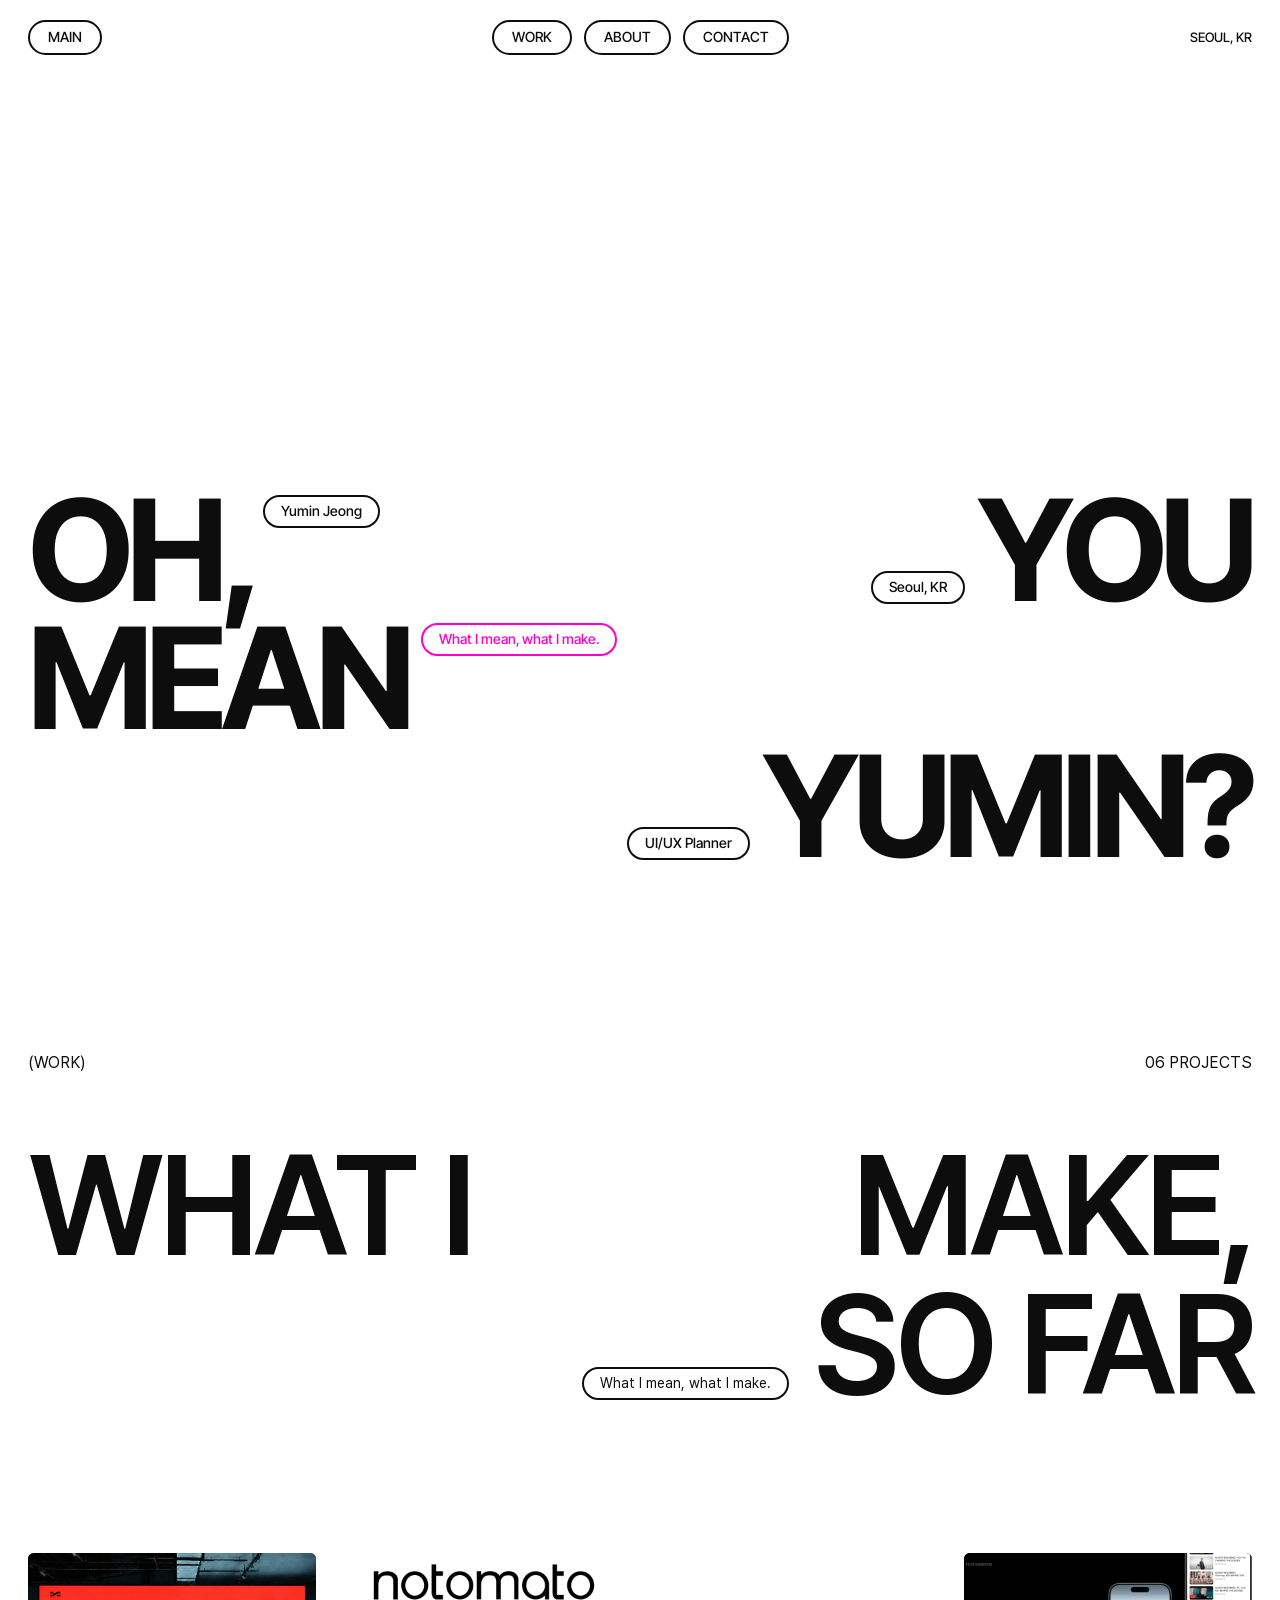
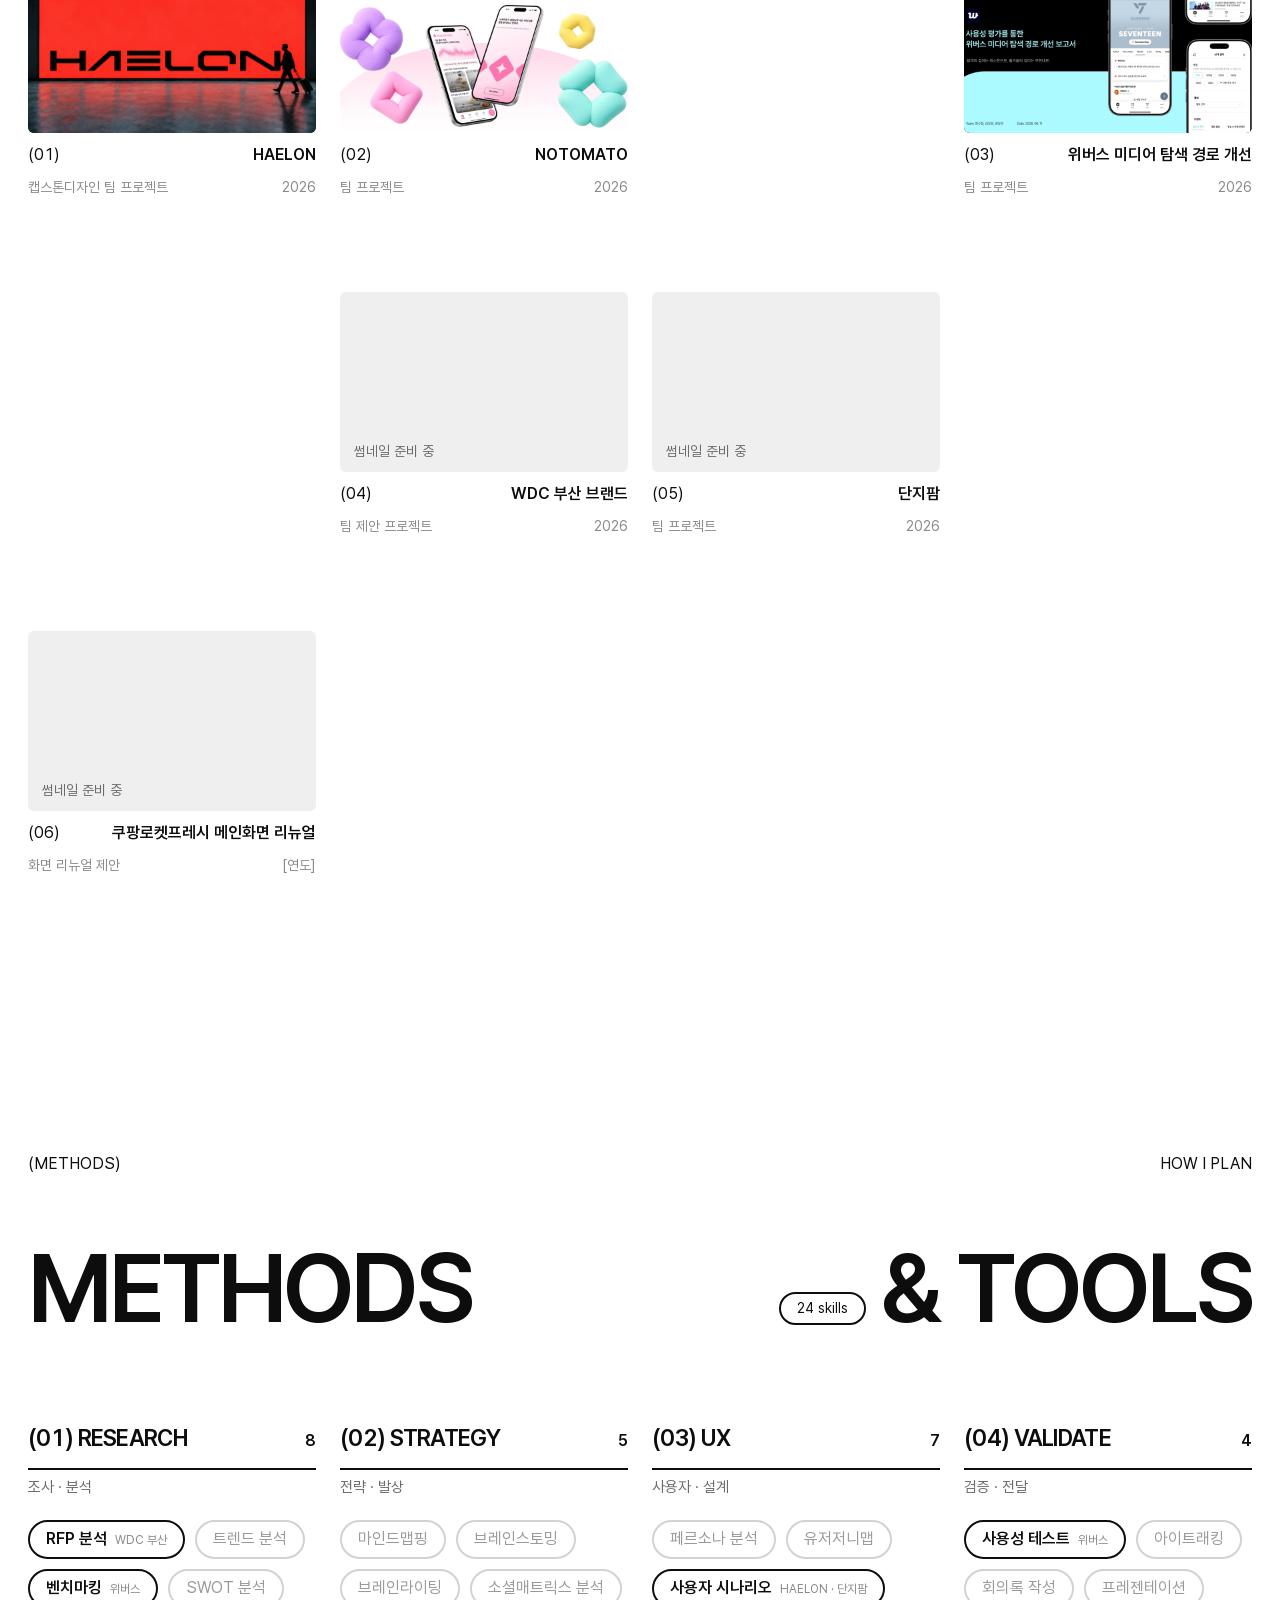
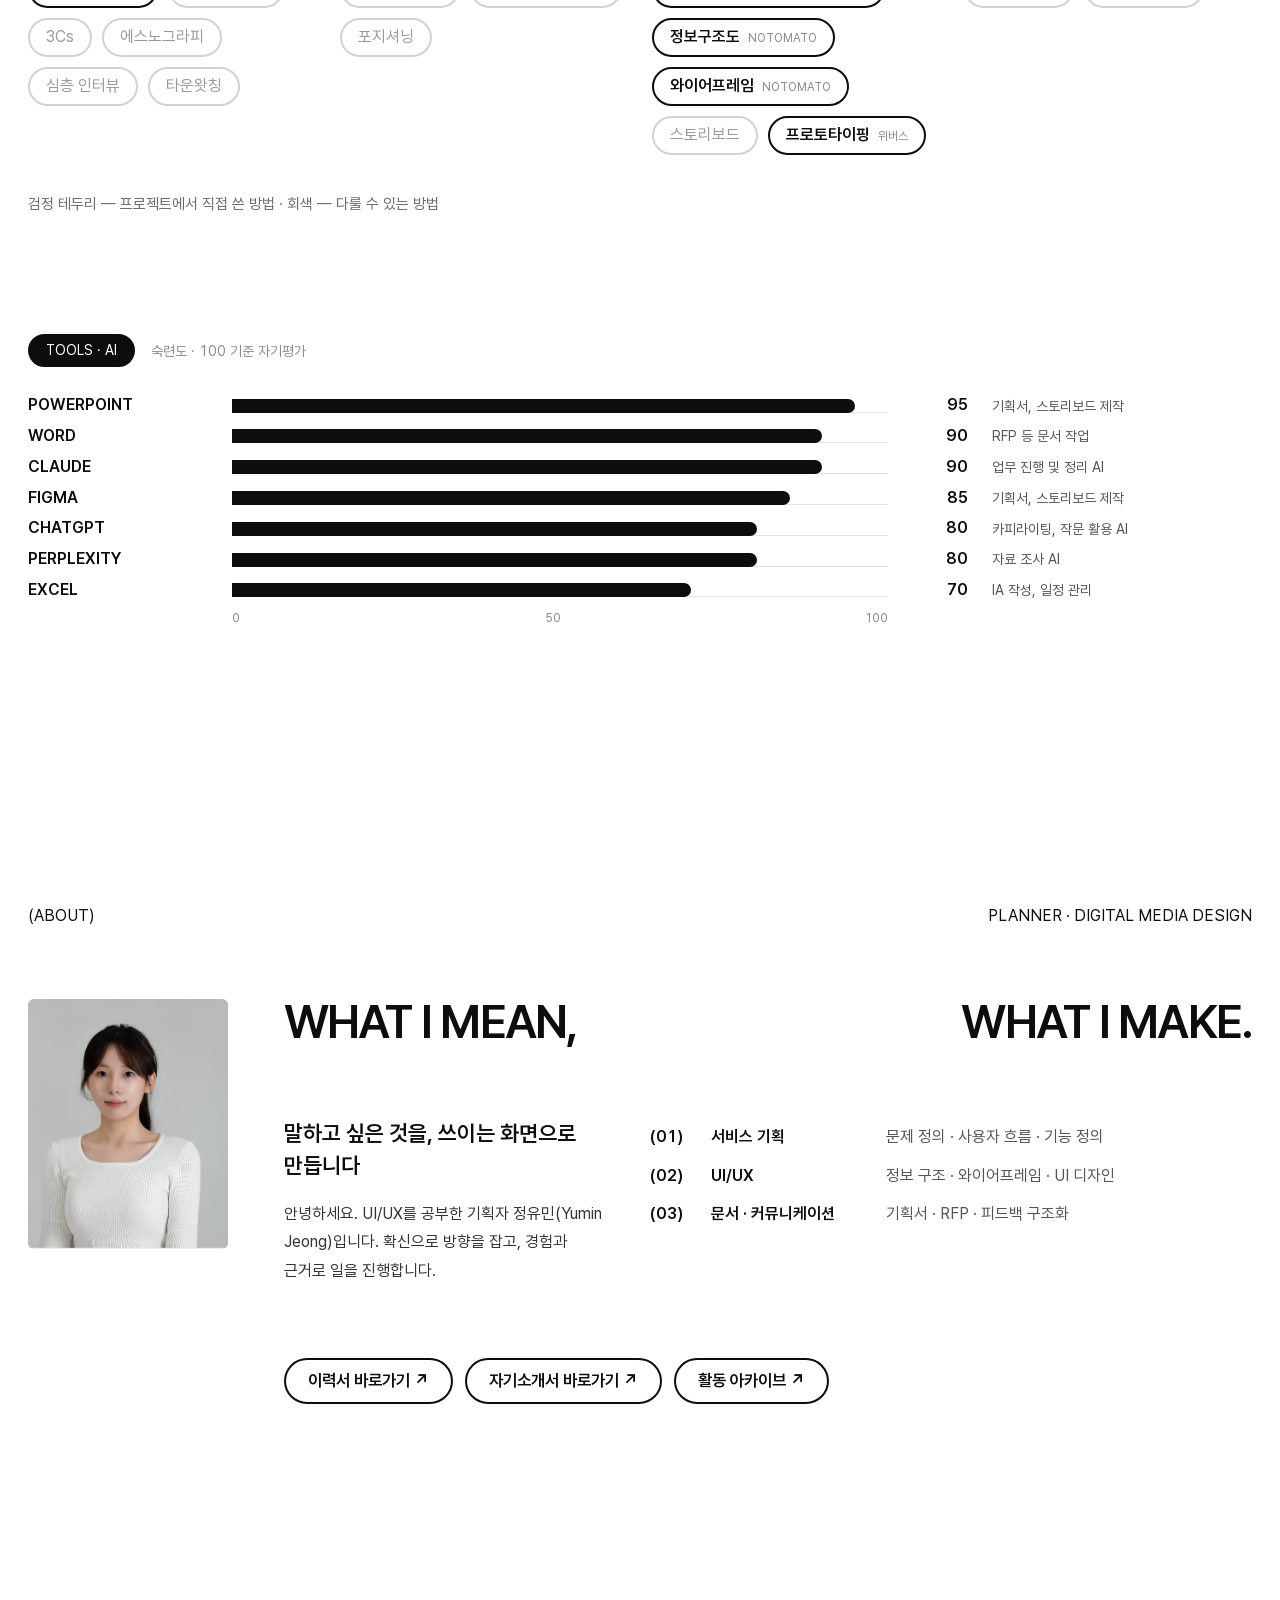
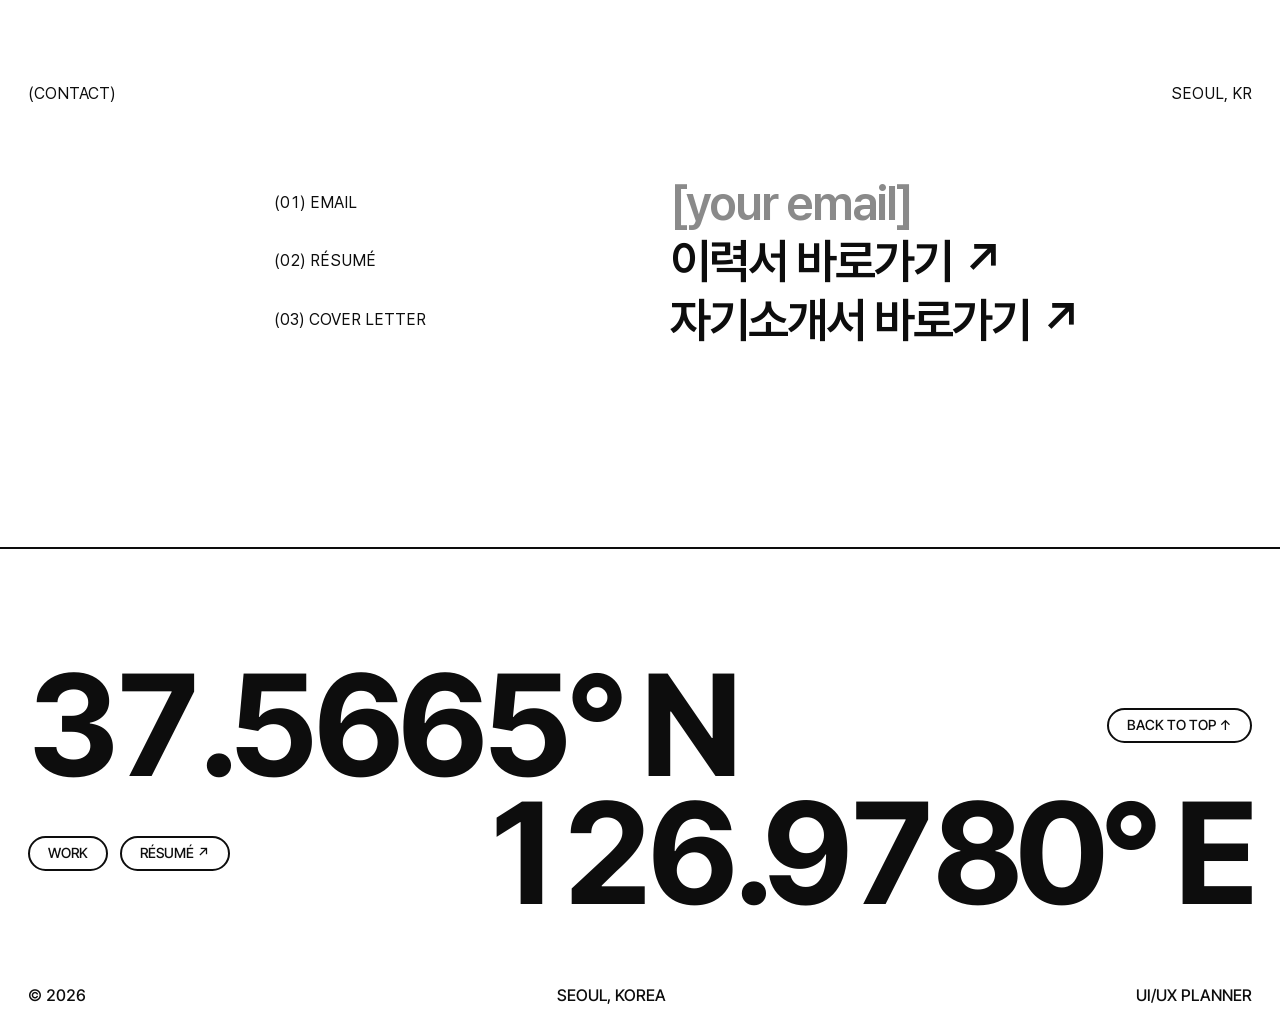
==== commit bcbebfad: "Remove cover photos; one-line case summary Co-Authored-By: Claude Opus 5.5 <noreply@anthropic.com>" ====
--- a/index.html
+++ b/index.html
@@ -25,8 +25,8 @@
 <section class="hero" aria-label="표지">
 <h1 class="up">
 <span class="r"><span class="w">Oh,<span class="pill sm" aria-hidden="true">Yumin Jeong</span></span><span class="w end"><span class="pill sm lo" aria-hidden="true">Seoul, KR</span>You</span></span>
-<span class="r"><span class="w">Mean<span class="pill sm accent">What I mean, what I make.</span></span><span class="img a" aria-hidden="true"><img src="assets/profile-portrait.webp" alt="" decoding="async"></span></span>
-<span class="r"><span class="img b" aria-hidden="true"><img src="assets/projects/haelon.webp" alt="" decoding="async"></span><span class="w end"><span class="pill sm lo" aria-hidden="true">UI/UX Planner</span>Yumin?</span></span>
+<span class="r"><span class="w">Mean<span class="pill sm accent">What I mean, what I make.</span></span></span>
+<span class="r end"><span class="w end"><span class="pill sm lo" aria-hidden="true">UI/UX Planner</span>Yumin?</span></span>
 </h1>
 </section>
 
--- a/assets/c01.css
+++ b/assets/c01.css
@@ -245,3 +245,29 @@
   .ft .fm{flex-wrap:wrap;font-size:12px}
 }
 @media (max-width:1100px){.bars li{row-gap:4px}.bars em{grid-row:2}}
+
+/* case v3: zigzag head + mean/make split */
+.chead{display:flex;flex-direction:column;gap:clamp(24px,3vw,56px)}
+.chead .ct{display:flex;align-items:flex-start;gap:16px;flex-wrap:wrap}
+.chead .ct .pills{display:flex;gap:8px;margin-top:.12em;font-size:16px;letter-spacing:0}
+.chead .ct .pill{text-transform:none;font-family:var(--ko);font-weight:400}
+.chead .sum{align-self:flex-end;max-width:min(900px,70%);margin:0;text-align:right;font-family:var(--ko);font-weight:600;font-size:clamp(22px,2.3vw,44px);line-height:1.3;letter-spacing:-.02em;word-break:keep-all;text-wrap:balance}
+.chead .sum .sub{display:block;margin-top:14px;font-weight:400;font-size:15px;letter-spacing:0;color:var(--mute)}
+.mm{margin-top:96px;display:grid;grid-template-columns:repeat(4,minmax(0,1fr));column-gap:24px}
+.mm>div{display:flex;flex-direction:column;align-items:flex-start;gap:36px;min-width:0}
+.mm .mean{grid-column:1/3}
+.mm .make{grid-column:3/5;margin-top:clamp(80px,10vw,180px)}
+.mm .it{display:flex;flex-direction:column;gap:10px;width:100%}
+.mm .k{margin:0;font-family:var(--ko);font-weight:400;font-size:14px;color:var(--mute)}
+.mm .v{margin:0;font-family:var(--ko);font-weight:600;font-size:clamp(22px,2vw,36px);line-height:1.3;letter-spacing:-.02em;word-break:keep-all}
+.pill.off{border-color:#d2d2d2;color:#9a9a9a;font-family:var(--ko);font-weight:400;text-transform:none}
+.mm a.pill{font-family:var(--ko);text-transform:none}
+.more{margin-top:96px}
+@media (max-width:820px){
+  .chead .sum{max-width:none;text-align:left;align-self:stretch}
+  .mm{grid-template-columns:minmax(0,1fr);row-gap:56px;margin-top:56px}
+  .mm .mean,.mm .make{grid-column:1;margin-top:0}
+}
+.hero .r.end{justify-content:flex-end}
+.chead .sum{max-width:none;font-size:clamp(17px,1.45vw,26px);white-space:nowrap}
+@media (max-width:1100px){.chead .sum{white-space:normal}}
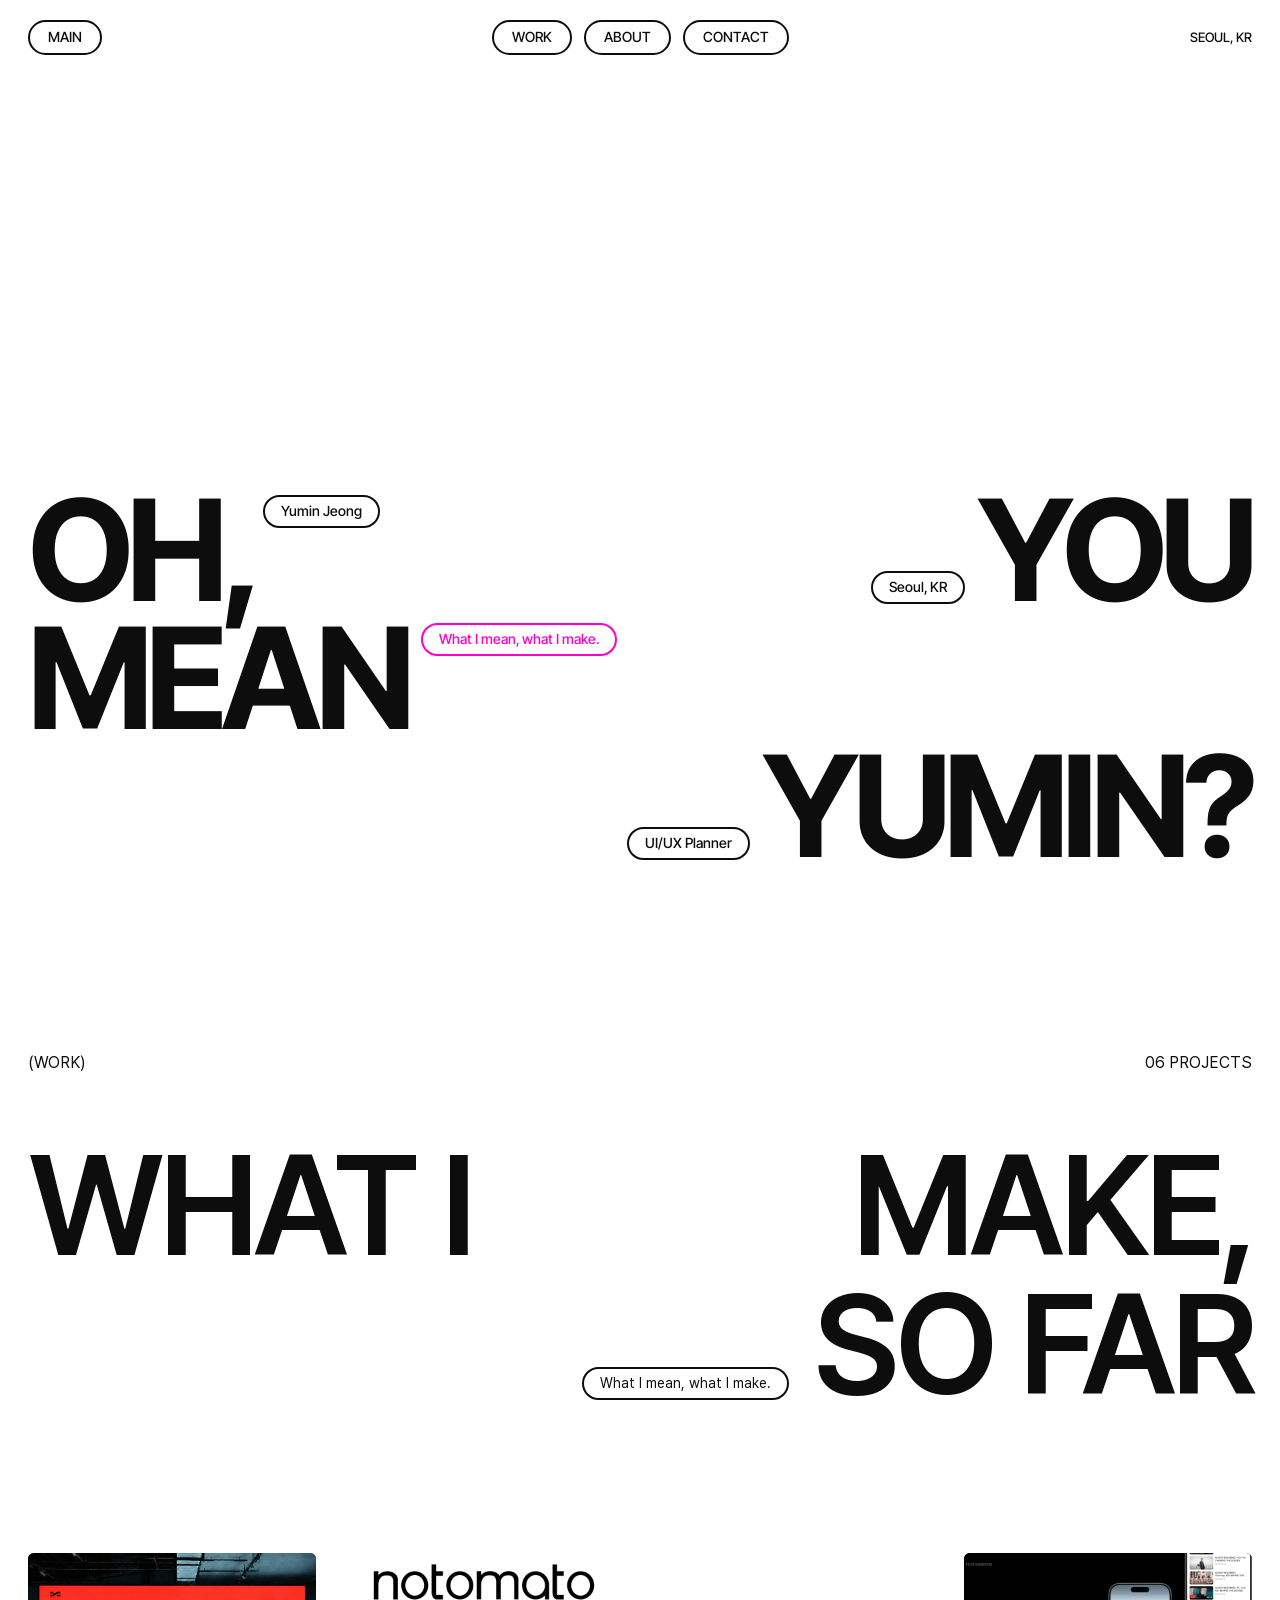
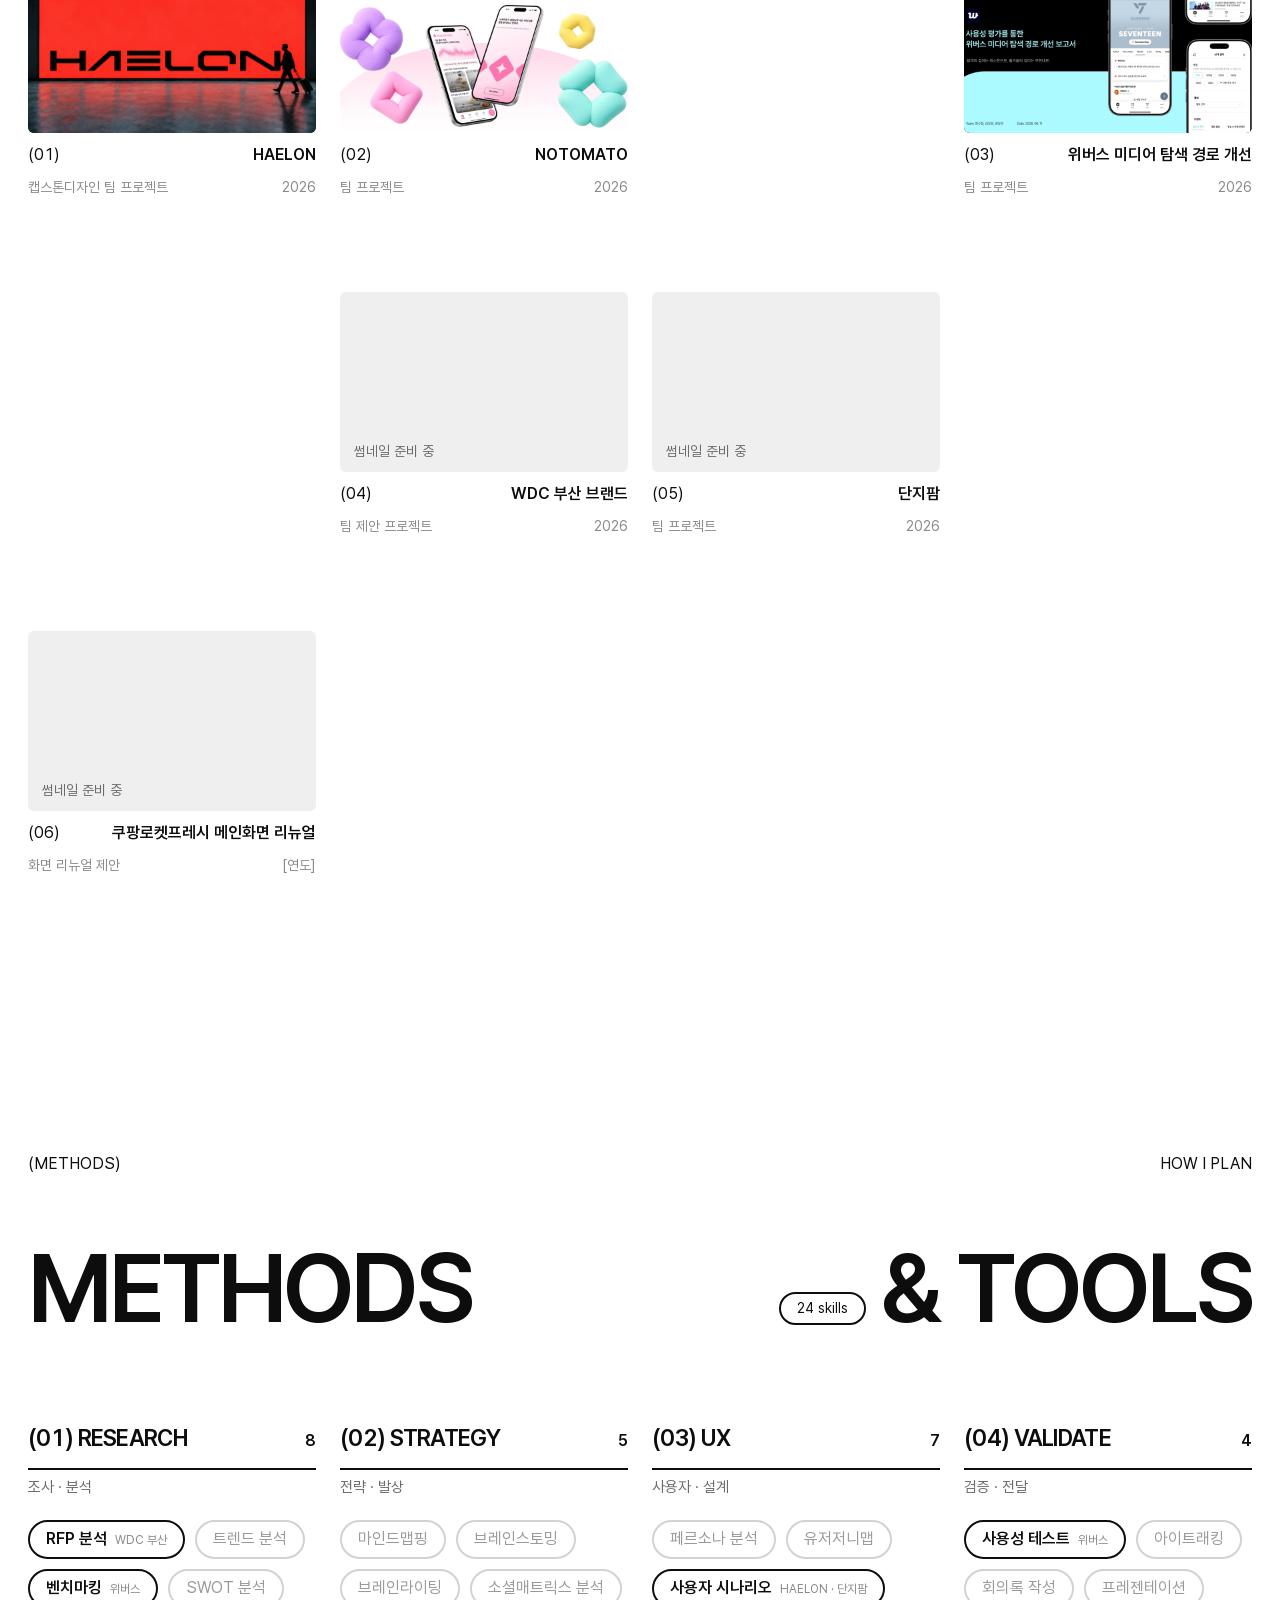
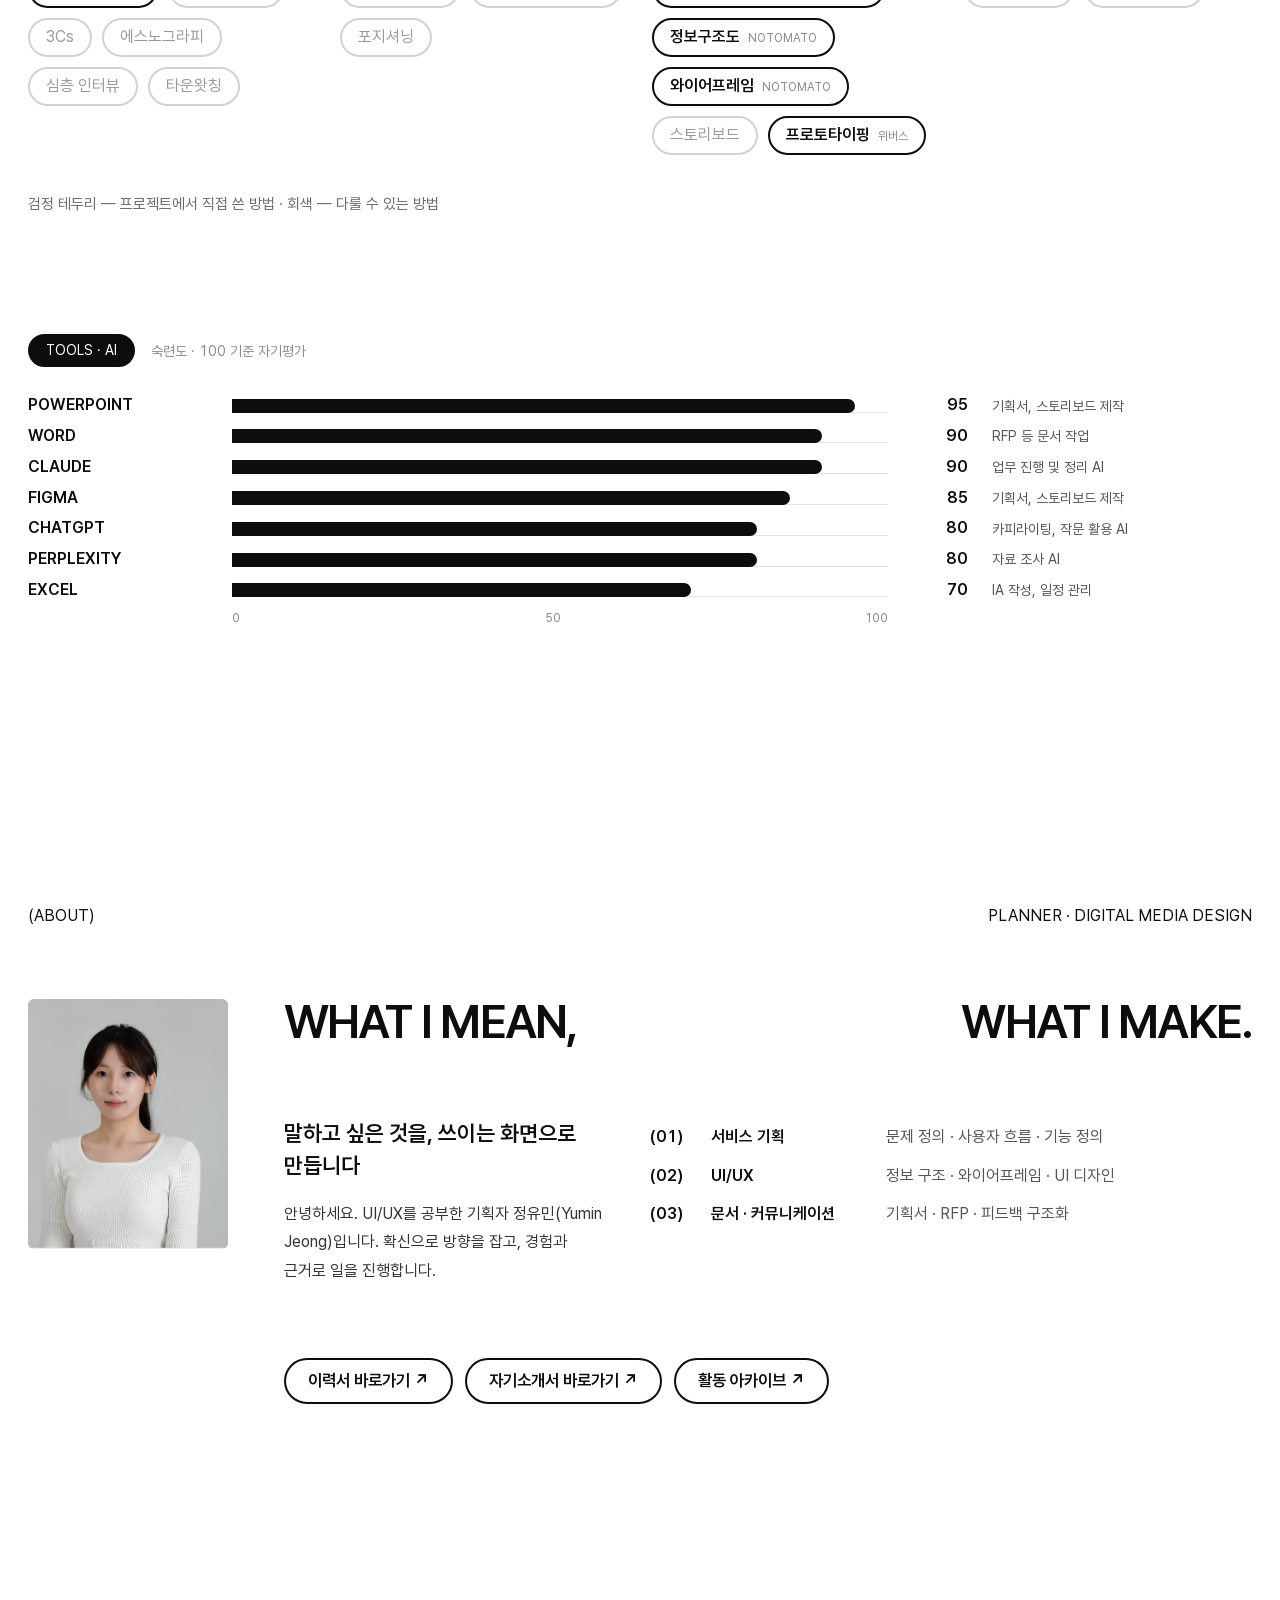
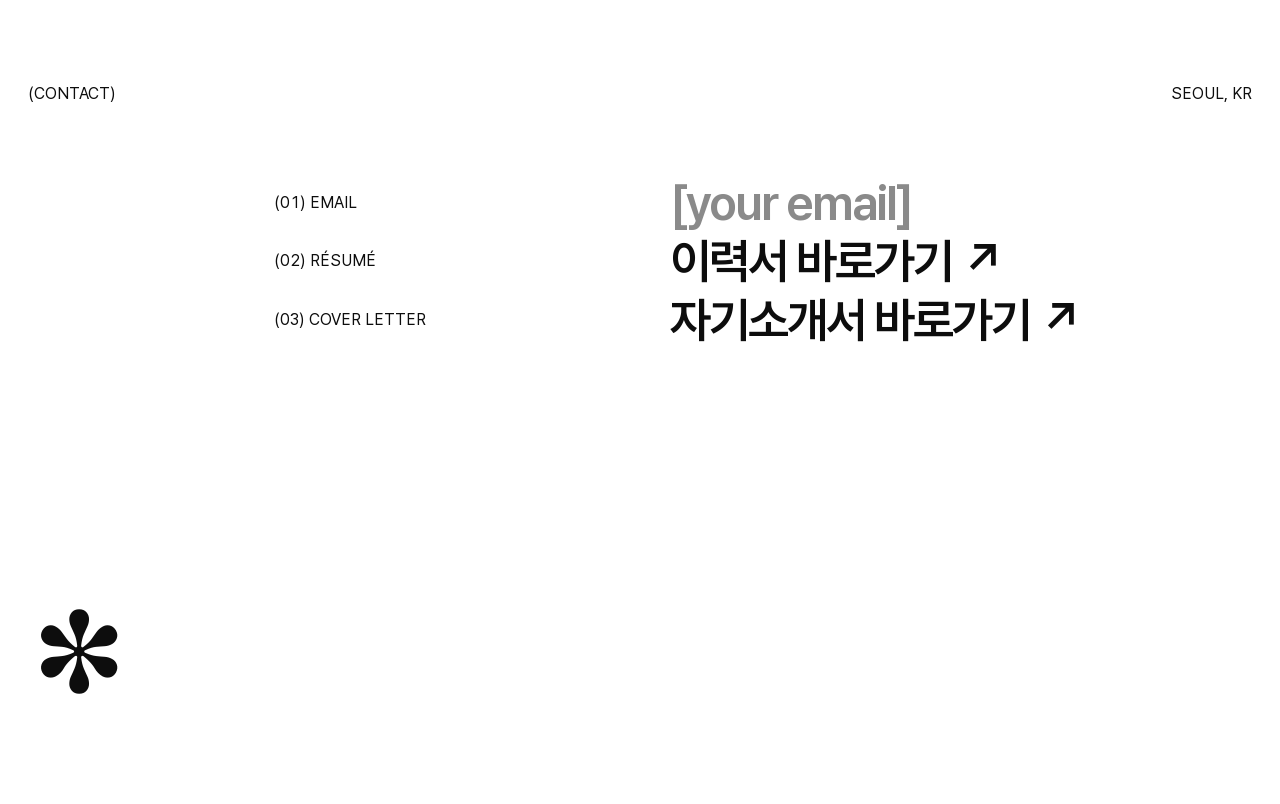
==== commit a2aface8: "Footer: asterisk only Co-Authored-By: Claude Opus 5.5 <noreply@anthropic.com>" ====
--- a/index.html
+++ b/index.html
@@ -7,7 +7,7 @@
 <meta name="description" content="Oh, you mean Yumin? What I mean, what I make. — UI/UX를 공부한 기획자 정유민의 포트폴리오">
 <link rel="preconnect" href="https://fonts.googleapis.com">
 <link rel="preconnect" href="https://fonts.gstatic.com" crossorigin>
-<link rel="stylesheet" href="https://fonts.googleapis.com/css2?family=Inter+Tight:wght@500;600;700&amp;family=Noto+Sans+KR:wght@400;500;600&amp;display=swap">
+<link rel="stylesheet" href="https://fonts.googleapis.com/css2?family=Inter+Tight:wght@500;600;700&amp;family=Instrument+Serif&amp;family=Noto+Sans+KR:wght@400;500;600&amp;display=swap">
 <link rel="stylesheet" href="assets/c01.css?v=1">
 </head>
 <body id="top">
@@ -111,9 +111,7 @@
 </main>
 
 <footer class="ft">
-<p class="fl"><span>37.5665° N</span><a class="pill" href="#top">Back to top ↑</a></p>
-<p class="fl"><span class="pills"><a class="pill" href="index.html#work">Work</a><a class="pill" href="assets/docs/resume.pdf" target="_blank" rel="noopener">Résumé ↗</a></span><span>126.9780° E</span></p>
-<p class="fm"><span>© 2026</span><span>Seoul, Korea</span><span>UI/UX Planner</span></p>
+<a class="ast" href="#top" aria-label="맨 위로">*</a>
 </footer>
 <script src="assets/c01.js?v=1"></script>
 </body>
--- a/assets/c01.css
+++ b/assets/c01.css
@@ -271,3 +271,7 @@
 .hero .r.end{justify-content:flex-end}
 .chead .sum{max-width:none;font-size:clamp(17px,1.45vw,26px);white-space:nowrap}
 @media (max-width:1100px){.chead .sum{white-space:normal}}
+/* footer: Concept04 asterisk only */
+.ft{margin-top:80px;padding:40px var(--pad) 0;border-top:0;display:block;overflow:hidden}
+.ft .ast{display:inline-block;font-family:'Instrument Serif',Georgia,serif;font-weight:400;font-size:clamp(200px,19.8vw,380px);line-height:1;margin:0 0 -.18em -.02em;transition:color .25s ease}
+.ft .ast:hover{color:var(--pink)}
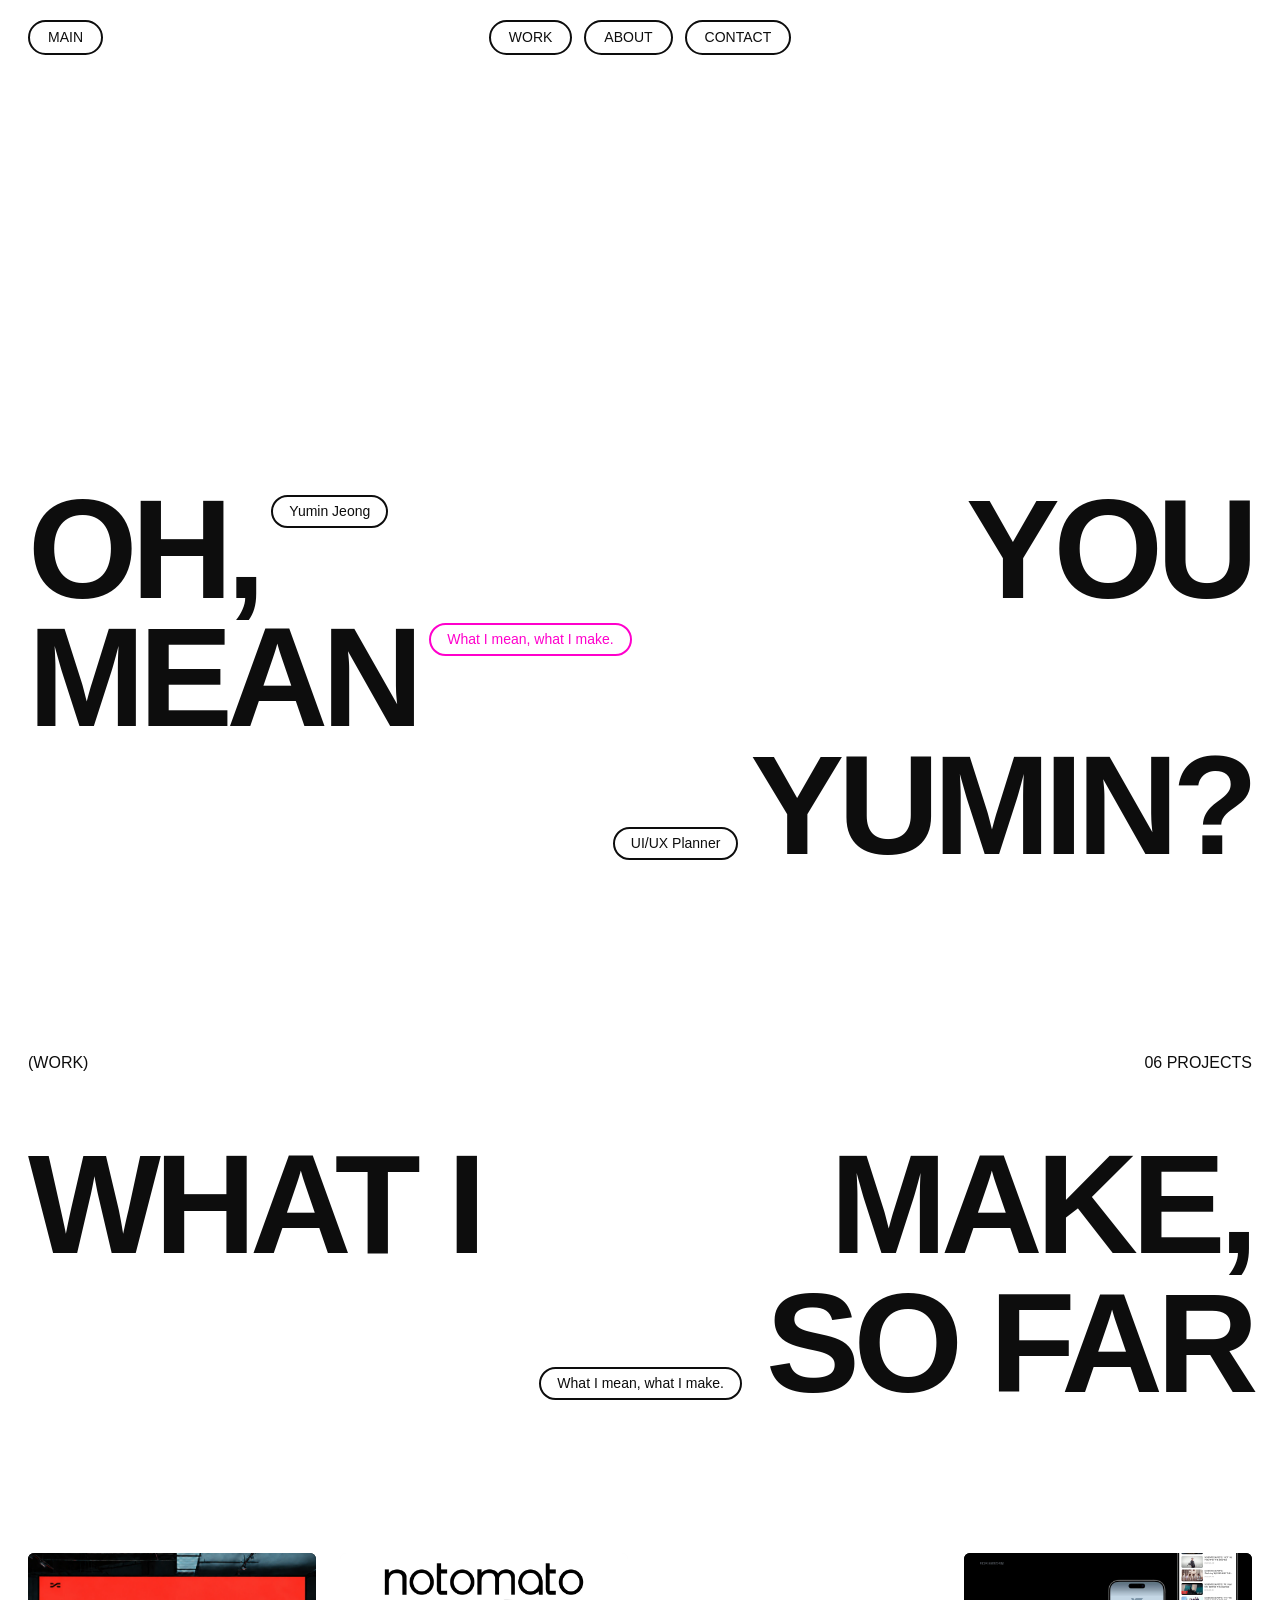
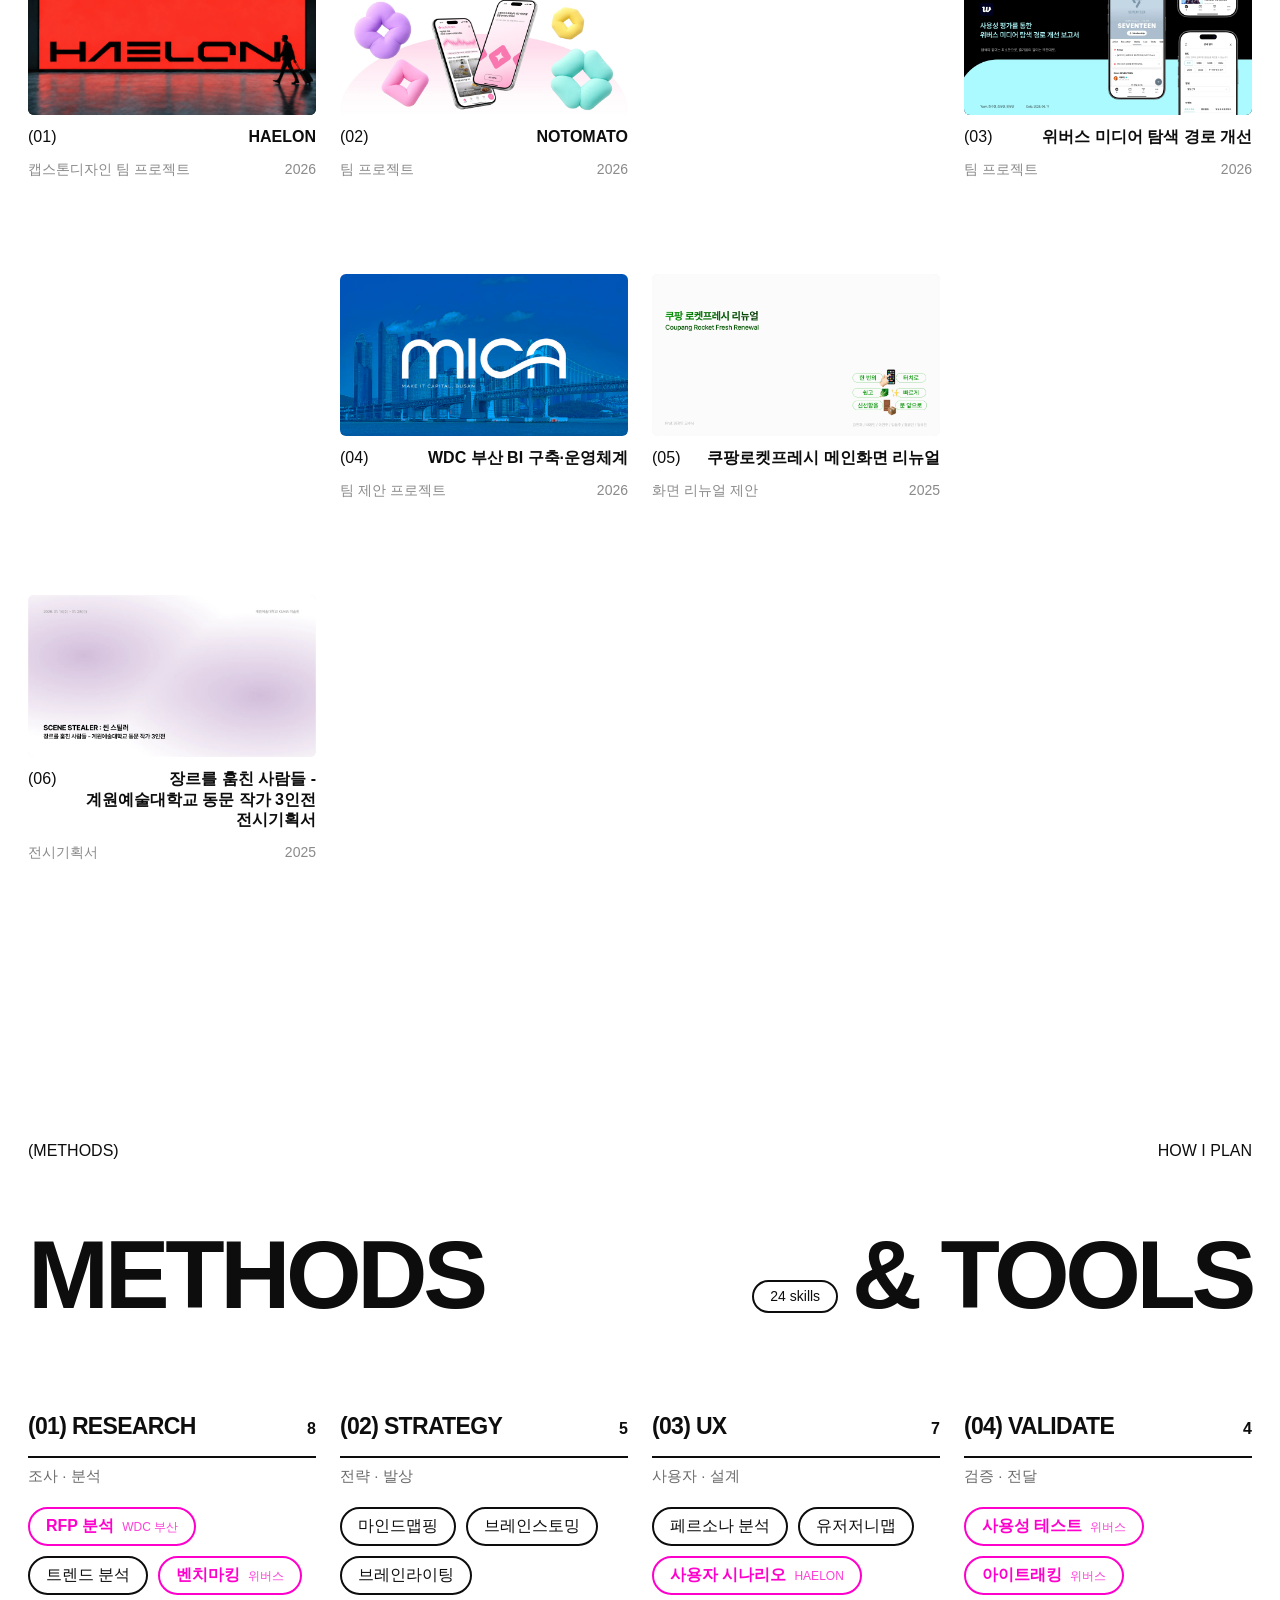
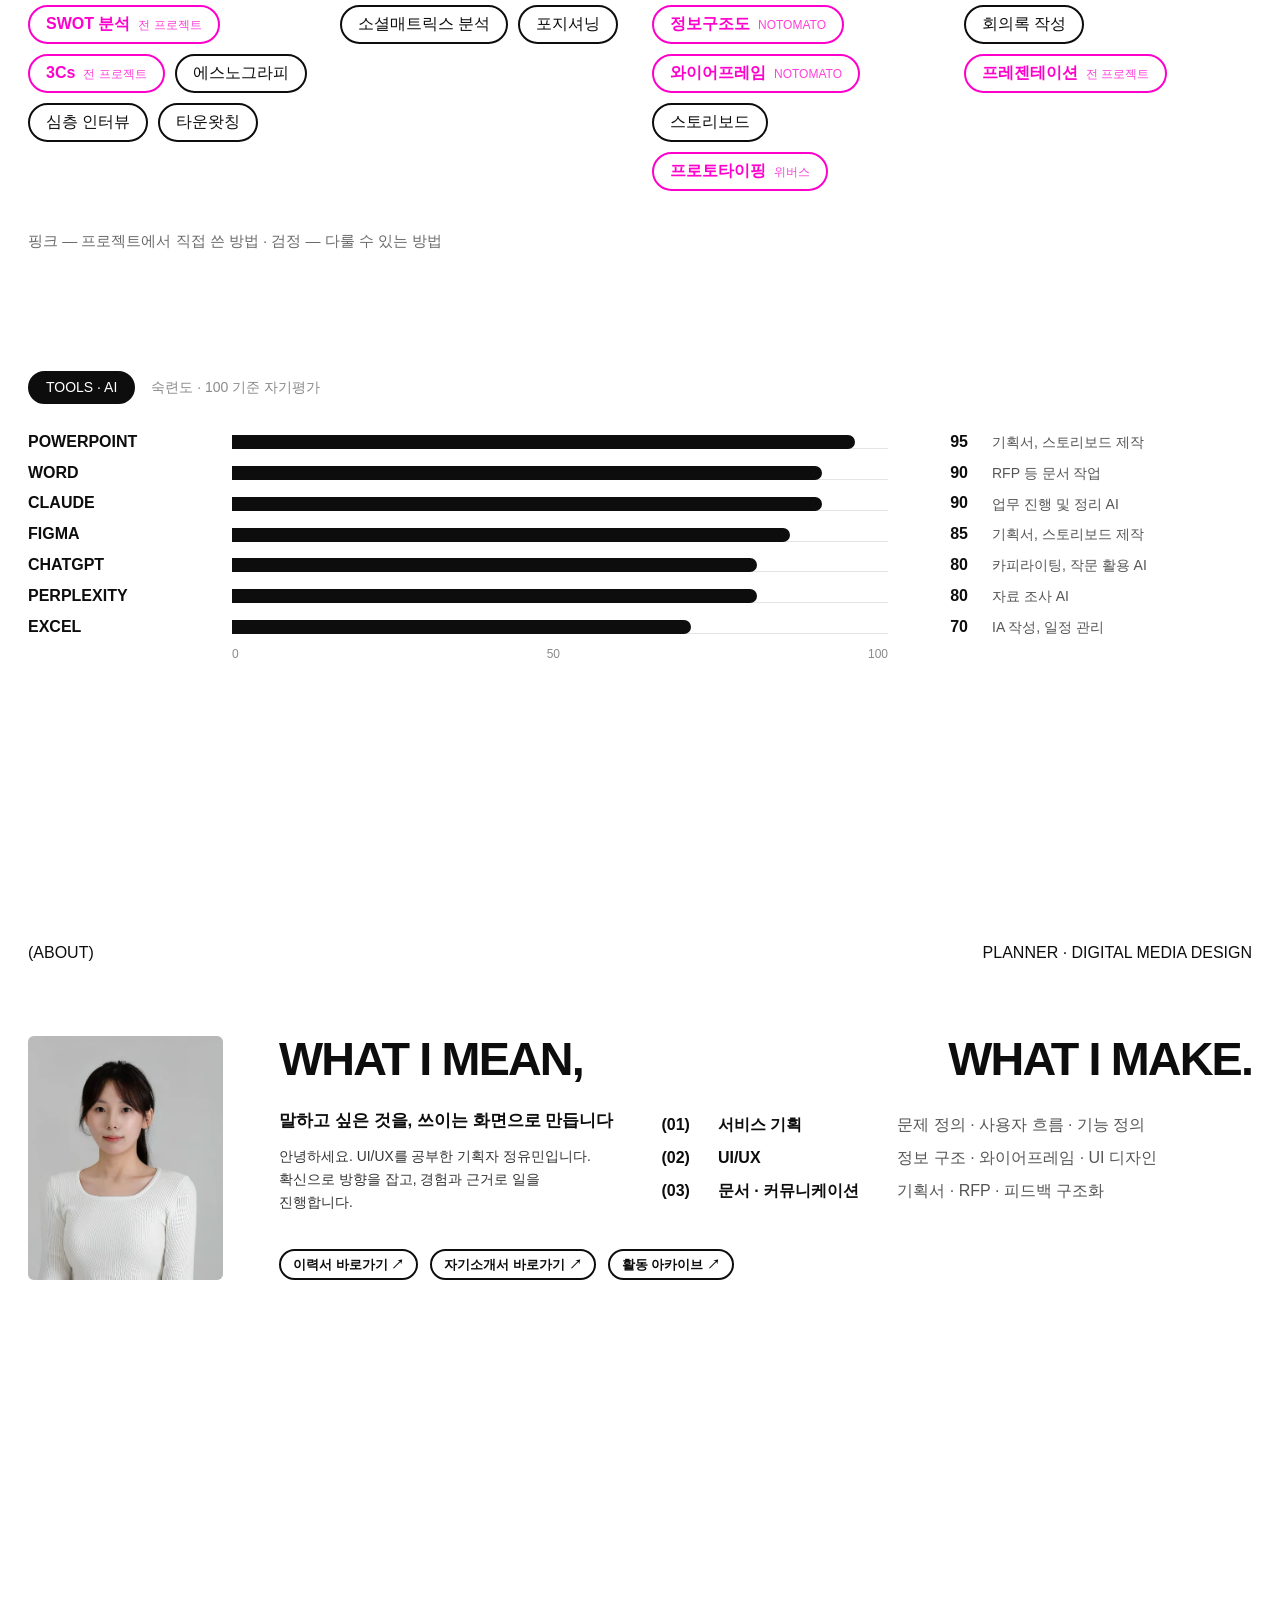
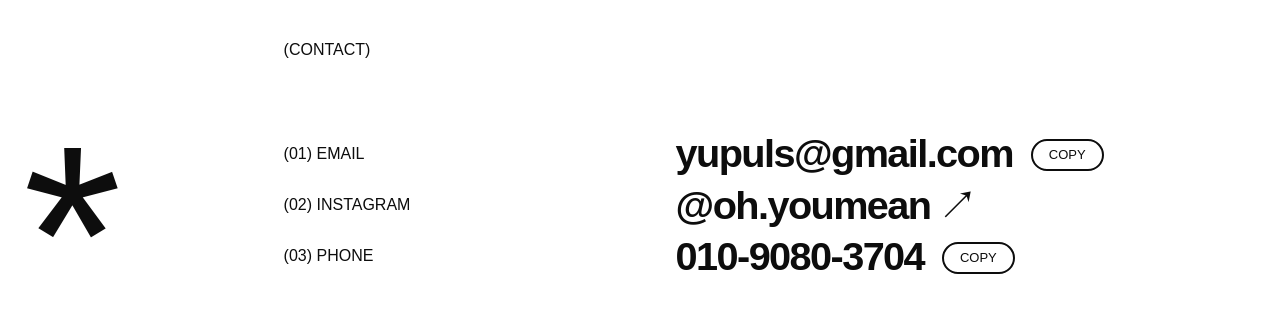
==== commit a62edecf: "Latest local edits: Pretendard variable, document PDFs Co-Authored-By: Claude Opus 5.5 <noreply@anth" ====
--- a/index.html
+++ b/index.html
@@ -5,10 +5,7 @@
 <meta name="viewport" content="width=device-width, initial-scale=1">
 <title>Oh, you mean Yumin? — 정유민 기획 포트폴리오</title>
 <meta name="description" content="Oh, you mean Yumin? What I mean, what I make. — UI/UX를 공부한 기획자 정유민의 포트폴리오">
-<link rel="preconnect" href="https://fonts.googleapis.com">
-<link rel="preconnect" href="https://fonts.gstatic.com" crossorigin>
-<link rel="stylesheet" href="https://fonts.googleapis.com/css2?family=Inter+Tight:wght@500;600;700&amp;family=Instrument+Serif&amp;family=Noto+Sans+KR:wght@400;500;600&amp;display=swap">
-<link rel="stylesheet" href="assets/c01.css?v=1">
+<link rel="stylesheet" href="assets/c01.css?v=6">
 </head>
 <body id="top">
 <header class="hd">
@@ -18,13 +15,12 @@
 <a class="pill" href="#about" data-spy="about">About</a>
 <a class="pill" href="#contact" data-spy="contact">Contact</a>
 </nav>
-<span class="loc">Seoul, KR</span>
 </header>
 
 <main>
 <section class="hero" aria-label="표지">
 <h1 class="up">
-<span class="r"><span class="w">Oh,<span class="pill sm" aria-hidden="true">Yumin Jeong</span></span><span class="w end"><span class="pill sm lo" aria-hidden="true">Seoul, KR</span>You</span></span>
+<span class="r"><span class="w">Oh,<span class="pill sm" aria-hidden="true">Yumin Jeong</span></span><span class="w end">You</span></span>
 <span class="r"><span class="w">Mean<span class="pill sm accent">What I mean, what I make.</span></span></span>
 <span class="r end"><span class="w end"><span class="pill sm lo" aria-hidden="true">UI/UX Planner</span>Yumin?</span></span>
 </h1>
@@ -50,19 +46,19 @@
 <span class="sub"><span>팀 프로젝트</span><span>2026</span></span>
 </a>
 <a class="card rv" href="project/06.html" style="--c:2;--r:2">
-<span class="th"><span class="ph">썸네일 준비 중</span></span>
-<span class="cap"><span>(04)</span><span class="t">WDC 부산 브랜드</span></span>
+<span class="th"><img src="assets/projects/wdc-busan.webp" alt="" loading="lazy" decoding="async"></span>
+<span class="cap"><span>(04)</span><span class="t">WDC 부산 BI 구축·운영체계</span></span>
 <span class="sub"><span>팀 제안 프로젝트</span><span>2026</span></span>
 </a>
-<a class="card rv" href="project/02.html" style="--c:3;--r:2">
-<span class="th"><span class="ph">썸네일 준비 중</span></span>
-<span class="cap"><span>(05)</span><span class="t">단지팜</span></span>
-<span class="sub"><span>팀 프로젝트</span><span>2026</span></span>
+<a class="card rv" href="project/04.html" style="--c:3;--r:2">
+<span class="th"><img src="assets/projects/coupang-fresh.webp" alt="" loading="lazy" decoding="async"></span>
+<span class="cap"><span>(05)</span><span class="t">쿠팡로켓프레시 메인화면 리뉴얼</span></span>
+<span class="sub"><span>화면 리뉴얼 제안</span><span>2025</span></span>
 </a>
-<a class="card rv" href="project/04.html" style="--c:1;--r:3">
-<span class="th"><span class="ph">썸네일 준비 중</span></span>
-<span class="cap"><span>(06)</span><span class="t">쿠팡로켓프레시 메인화면 리뉴얼</span></span>
-<span class="sub"><span>화면 리뉴얼 제안</span><span>[연도]</span></span>
+<a class="card rv" href="project/07.html" style="--c:1;--r:3">
+<span class="th"><img src="assets/projects/scene-stealer.webp" alt="" loading="lazy" decoding="async"></span>
+<span class="cap"><span>(06)</span><span class="t">장르를 훔친 사람들 - 계원예술대학교 동문 작가 3인전 전시기획서</span></span>
+<span class="sub"><span>전시기획서</span><span>2025</span></span>
 </a>
 </div>
 </section>
@@ -71,12 +67,12 @@
 <p class="lab"><span>(Methods)</span><span>How I plan</span></p>
 <h2 class="giant up mt"><span class="r"><span>Methods</span><span class="r2"><span class="pill sm">24 skills</span>&amp; Tools</span></span></h2>
 <div class="grid4 mcols rv">
-<div class="mcol"><p class="mh"><span>(01) Research</span><sup>8</sup></p><p class="mk">조사 · 분석</p><div class="chips"><span class="chip on">RFP 분석<em>WDC 부산</em></span><span class="chip">트렌드 분석</span><span class="chip on">벤치마킹<em>위버스</em></span><span class="chip">SWOT 분석</span><span class="chip">3Cs</span><span class="chip">에스노그라피</span><span class="chip">심층 인터뷰</span><span class="chip">타운왓칭</span></div></div>
+<div class="mcol"><p class="mh"><span>(01) Research</span><sup>8</sup></p><p class="mk">조사 · 분석</p><div class="chips"><span class="chip on">RFP 분석<em>WDC 부산</em></span><span class="chip">트렌드 분석</span><span class="chip on">벤치마킹<em>위버스</em></span><span class="chip on">SWOT 분석<em>전 프로젝트</em></span><span class="chip on">3Cs<em>전 프로젝트</em></span><span class="chip">에스노그라피</span><span class="chip">심층 인터뷰</span><span class="chip">타운왓칭</span></div></div>
 <div class="mcol"><p class="mh"><span>(02) Strategy</span><sup>5</sup></p><p class="mk">전략 · 발상</p><div class="chips"><span class="chip">마인드맵핑</span><span class="chip">브레인스토밍</span><span class="chip">브레인라이팅</span><span class="chip">소셜매트릭스 분석</span><span class="chip">포지셔닝</span></div></div>
-<div class="mcol"><p class="mh"><span>(03) UX</span><sup>7</sup></p><p class="mk">사용자 · 설계</p><div class="chips"><span class="chip">페르소나 분석</span><span class="chip">유저저니맵</span><span class="chip on">사용자 시나리오<em>HAELON · 단지팜</em></span><span class="chip on">정보구조도<em>NOTOMATO</em></span><span class="chip on">와이어프레임<em>NOTOMATO</em></span><span class="chip">스토리보드</span><span class="chip on">프로토타이핑<em>위버스</em></span></div></div>
-<div class="mcol"><p class="mh"><span>(04) Validate</span><sup>4</sup></p><p class="mk">검증 · 전달</p><div class="chips"><span class="chip on">사용성 테스트<em>위버스</em></span><span class="chip">아이트래킹</span><span class="chip">회의록 작성</span><span class="chip">프레젠테이션</span></div></div>
+<div class="mcol"><p class="mh"><span>(03) UX</span><sup>7</sup></p><p class="mk">사용자 · 설계</p><div class="chips"><span class="chip">페르소나 분석</span><span class="chip">유저저니맵</span><span class="chip on">사용자 시나리오<em>HAELON</em></span><span class="chip on">정보구조도<em>NOTOMATO</em></span><span class="chip on">와이어프레임<em>NOTOMATO</em></span><span class="chip">스토리보드</span><span class="chip on">프로토타이핑<em>위버스</em></span></div></div>
+<div class="mcol"><p class="mh"><span>(04) Validate</span><sup>4</sup></p><p class="mk">검증 · 전달</p><div class="chips"><span class="chip on">사용성 테스트<em>위버스</em></span><span class="chip on">아이트래킹<em>위버스</em></span><span class="chip">회의록 작성</span><span class="chip on">프레젠테이션<em>전 프로젝트</em></span></div></div>
 </div>
-<p class="key">검정 테두리 — 프로젝트에서 직접 쓴 방법 · 회색 — 다룰 수 있는 방법</p>
+<p class="key">핑크 — 프로젝트에서 직접 쓴 방법 · 검정 — 다룰 수 있는 방법</p>
 <div class="tools rv"><p class="tl"><span class="pill sm solid">Tools · AI</span><span>숙련도 · 100 기준 자기평가</span></p>
 <ol class="bars" aria-label="툴 숙련도"><li title="PowerPoint 95 / 100"><span class="n">PowerPoint</span><span class="tr" aria-hidden="true"><i style="width:95%"></i></span><b>95</b><em>기획서, 스토리보드 제작</em></li><li title="Word 90 / 100"><span class="n">Word</span><span class="tr" aria-hidden="true"><i style="width:90%"></i></span><b>90</b><em>RFP 등 문서 작업</em></li><li title="Claude 90 / 100"><span class="n">Claude</span><span class="tr" aria-hidden="true"><i style="width:90%"></i></span><b>90</b><em>업무 진행 및 정리 AI</em></li><li title="Figma 85 / 100"><span class="n">Figma</span><span class="tr" aria-hidden="true"><i style="width:85%"></i></span><b>85</b><em>기획서, 스토리보드 제작</em></li><li title="ChatGPT 80 / 100"><span class="n">ChatGPT</span><span class="tr" aria-hidden="true"><i style="width:80%"></i></span><b>80</b><em>카피라이팅, 작문 활용 AI</em></li><li title="Perplexity 80 / 100"><span class="n">Perplexity</span><span class="tr" aria-hidden="true"><i style="width:80%"></i></span><b>80</b><em>자료 조사 AI</em></li><li title="Excel 70 / 100"><span class="n">Excel</span><span class="tr" aria-hidden="true"><i style="width:70%"></i></span><b>70</b><em>IA 작성, 일정 관리</em></li></ol>
 <div class="ax" aria-hidden="true"><span></span><span class="sc"><span>0</span><span>50</span><span>100</span></span></div></div>
@@ -89,7 +85,7 @@
 <h2 class="ah up rv"><span>What I mean,</span><span>What I make.</span></h2>
 <div class="ab rv">
 <h3>말하고 싶은 것을, 쓰이는 화면으로 만듭니다</h3>
-<p>안녕하세요. UI/UX를 공부한 기획자 정유민(Yumin Jeong)입니다. 확신으로 방향을 잡고, 경험과 근거로 일을 진행합니다.</p>
+<p>안녕하세요. UI/UX를 공부한 기획자 정유민입니다.<br>확신으로 방향을 잡고, 경험과 근거로 일을 진행합니다.</p>
 </div>
 <div class="dl rv">
 <p><span><span>(01)</span><span>서비스 기획</span></span><span>문제 정의 · 사용자 흐름 · 기능 정의</span></p>
@@ -100,19 +96,19 @@
 </div>
 </section>
 
-<section id="contact" class="sec pt">
-<p class="lab"><span>(Contact)</span><span>Seoul, KR</span></p>
-<div class="clist rv">
-<p><span>(01) Email</span><span class="v na">[your email]</span></p>
-<p><span>(02) Résumé</span><a class="v" href="assets/docs/resume.pdf" target="_blank" rel="noopener">이력서 바로가기 ↗</a></p>
-<p><span>(03) Cover letter</span><a class="v" href="assets/docs/cover-letter.pdf" target="_blank" rel="noopener">자기소개서 바로가기 ↗</a></p>
-</div>
-</section>
 </main>
 
-<footer class="ft">
+<footer id="contact" class="ft fc pt">
 <a class="ast" href="#top" aria-label="맨 위로">*</a>
+<div class="fct">
+<p class="lab"><span>(Contact)</span></p>
+<div class="clist rv">
+<p><span>(01) Email</span><span class="v"><a href="mailto:yupuls@gmail.com">yupuls@gmail.com</a><button class="pill sm cp" type="button" data-copy="yupuls@gmail.com" aria-label="이메일 주소 복사">Copy</button></span></p>
+<p><span>(02) Instagram</span><span class="v"><a href="https://www.instagram.com/oh.youmean?gwpx=MWR3M2FwYTZmNjB5ZQ%3D%3D&amp;utm_source=qr" target="_blank" rel="noopener">@oh.youmean<span class="ar" aria-hidden="true">↗</span></a></span></p>
+<p><span>(03) Phone</span><span class="v"><a href="tel:010-9080-3704">010-9080-3704</a><button class="pill sm cp" type="button" data-copy="010-9080-3704" aria-label="전화번호 복사">Copy</button></span></p>
+</div>
+</div>
 </footer>
-<script src="assets/c01.js?v=1"></script>
+<script src="assets/c01.js?v=2"></script>
 </body>
 </html>
--- a/assets/c01.css
+++ b/assets/c01.css
@@ -1,11 +1,10 @@
+@font-face{font-family:'Pretendard',-apple-system,BlinkMacSystemFont,sans-serif;src:url(fonts/PretendardVariable.woff2) format('woff2-variations'),url(fonts/PretendardVariable.woff2) format('woff2');font-weight:45 920;font-style:normal;font-display:swap}
 /* Concept01 — Oh, you mean Yumin? (zigzag rows, pills, heavy grotesk) */
-@font-face{font-family:'Pretendard';src:url(fonts/Pretendard-Regular.woff2) format('woff2');font-weight:400;font-style:normal;font-display:swap}
-@font-face{font-family:'Pretendard';src:url(fonts/Pretendard-SemiBold.woff2) format('woff2');font-weight:600;font-style:normal;font-display:swap}
 :root{
   --ink:#0d0d0d; --mute:#8a8a8a; --soft:#555; --hair:#e4e4e4; --fill:#efefef; --bg:#fff; --pink:#ff00cc;
   --pad:28px;
-  --sans:'Inter Tight',Helvetica,Arial,'Noto Sans KR',sans-serif;
-  --ko:'Noto Sans KR','Inter Tight',sans-serif;
+  --sans:'Pretendard',-apple-system,BlinkMacSystemFont,sans-serif;
+  --ko:'Pretendard',-apple-system,BlinkMacSystemFont,sans-serif;
   --giant:clamp(52px,11vw,212px);
 }
 *{box-sizing:border-box}
@@ -20,9 +19,9 @@
 section[id]{scroll-margin-top:80px}
 
 /* Pretendard for descriptive pages and sections (400–600) */
-.pt{--sans:'Pretendard','Inter Tight',Helvetica,Arial,sans-serif;--ko:'Pretendard','Noto Sans KR',sans-serif;font-family:var(--sans)}
+.pt{--sans:'Pretendard',-apple-system,BlinkMacSystemFont,sans-serif;--ko:'Pretendard',-apple-system,BlinkMacSystemFont,sans-serif;font-family:var(--sans)}
 .pt .giant,.pt .ah,.pt .ct,.pt .clist .v,.pt .pager .t{font-weight:600}
-.hd,.ft,.hero{--sans:'Inter Tight',Helvetica,Arial,'Noto Sans KR',sans-serif;font-family:var(--sans)}
+.hd,.ft,.hero{--sans:'Pretendard',-apple-system,BlinkMacSystemFont,sans-serif;font-family:var(--sans)}
 
 /* pill */
 .pill{display:inline-flex;align-items:center;gap:.4em;padding:8px 18px 9px;border:2px solid var(--ink);border-radius:999px;font-family:var(--sans);font-weight:500;font-size:clamp(14px,1.05vw,20px);line-height:1;letter-spacing:0;text-transform:uppercase;white-space:nowrap;transition:color .25s ease,border-color .25s ease,background-color .25s ease}
@@ -71,7 +70,7 @@
 .grid4{display:grid;grid-template-columns:repeat(4,minmax(0,1fr));column-gap:24px}
 .works{margin-top:150px;row-gap:96px}
 .card{grid-column:var(--c);grid-row:var(--r);display:flex;flex-direction:column;gap:12px;min-width:0}
-.card .th{position:relative;aspect-ratio:16/10;border-radius:6px;overflow:hidden;background:var(--fill)}
+.card .th{position:relative;aspect-ratio:16/9;border-radius:6px;overflow:hidden;background:var(--fill)}
 .card .th img{position:absolute;inset:0;width:100%;height:100%;object-fit:cover;transition:transform .6s cubic-bezier(.2,.7,.1,1)}
 .card:hover .th img{transform:scale(1.04)}
 .ph{position:absolute;left:14px;bottom:12px;font-family:var(--ko);font-weight:400;font-size:14px;color:#6b6b6b}
@@ -137,7 +136,7 @@
 .facts dt{font-family:var(--ko);font-weight:400;font-size:15px;color:var(--mute)}
 .facts dd{margin:0;font-family:var(--ko);font-weight:400;font-size:16px;line-height:1.5;word-break:keep-all}
 .facts dd a{border-bottom:1px solid currentColor}.facts dd a:hover{color:var(--pink)}
-.cover{position:relative;margin-top:72px;aspect-ratio:16/9;max-height:880px;width:100%;border-radius:6px;overflow:hidden;background:var(--fill)}
+.cover{position:relative;margin-top:72px;aspect-ratio:16/9;width:100%;border-radius:6px;overflow:hidden;background:var(--fill)}
 .cover img{position:absolute;inset:0;width:100%;height:100%;object-fit:contain}
 .more{margin-top:28px}
 .more .row>button{display:flex;align-items:center;gap:20px}
@@ -273,5 +272,63 @@
 @media (max-width:1100px){.chead .sum{white-space:normal}}
 /* footer: Concept04 asterisk only */
 .ft{margin-top:80px;padding:40px var(--pad) 0;border-top:0;display:block;overflow:hidden}
-.ft .ast{display:inline-block;font-family:'Instrument Serif',Georgia,serif;font-weight:400;font-size:clamp(200px,19.8vw,380px);line-height:1;margin:0 0 -.18em -.02em;transition:color .25s ease}
+.ft .ast{display:inline-block;font-family:'Pretendard',-apple-system,BlinkMacSystemFont,sans-serif;font-weight:400;font-size:clamp(200px,19.8vw,380px);line-height:1;margin:0 0 -.18em -.02em;transition:color .25s ease}
 .ft .ast:hover{color:var(--pink)}
+/* next project: smaller, more air */
+.pager{padding-top:200px;padding-bottom:200px}
+.pager .nx{gap:16px}
+.pager .t{font-size:clamp(28px,3.2vw,56px);line-height:1.1;letter-spacing:-.03em}
+.pager .nx .pill{font-size:clamp(12px,.85vw,15px)}
+@media (max-width:820px){.pager{padding-top:120px;padding-bottom:120px}.pager .t{font-size:clamp(24px,7vw,34px)}}
+
+/* about: text column matches photo top/bottom */
+.about{grid-template-rows:auto 1fr auto;row-gap:clamp(14px,2.1vw,40px)}
+.about .ah{font-size:clamp(30px,3.65vw,70px)}
+.about .ab{gap:clamp(8px,.95vw,18px)}
+.about .ab h3{font-size:clamp(17px,1.15vw,22px);line-height:1.4}
+.about .ab p{font-size:clamp(14px,.84vw,16px);line-height:1.7}
+.about .dl p{padding:clamp(4px,.47vw,9px) 0}
+.about .golinks .pill.lg{font-size:clamp(14px,1.15vw,22px);padding:clamp(8px,.63vw,12px) clamp(14px,1.15vw,22px)}
+.photo{grid-row:1/4}
+.golinks{align-self:end}
+@media (max-width:1100px){.about{grid-template-rows:none;row-gap:72px}.about .ab p{font-size:16px;line-height:1.8}.about .ab h3{font-size:22px}.photo{grid-row:1/3}.golinks{align-self:auto}}
+@media (max-width:820px){.about{row-gap:32px}.photo{grid-row:auto}}
+
+/* all text: Pretendard */
+html,body,button,input,select,textarea{font-family:'Pretendard',-apple-system,BlinkMacSystemFont,sans-serif}
+
+/* contact: email / instagram / phone */
+.clist{gap:clamp(4px,.6vw,12px)}
+.clist .v{display:flex;align-items:center;flex-wrap:wrap;gap:.25em .45em}
+.clist .v a:not(.pill):hover{color:var(--pink)}
+.clist .v .pill{font-size:clamp(13px,1vw,18px);letter-spacing:0;font-weight:500;transform:translateY(.08em)}
+.clist .v .ar{display:inline-block;margin-left:.18em;font-weight:500;transition:transform .25s ease}
+.clist .v a:hover .ar{transform:translate(.08em,-.08em)}
+.clist .v .na{color:#b5b5b5}
+.pill.cp{cursor:pointer;background:none;color:var(--ink)}
+.pill.cp.done{background:var(--ink);border-color:var(--ink);color:#fff}
+
+/* contact values slightly smaller */
+.clist .v{font-size:clamp(26px,3.1vw,58px)}
+/* about: bigger intro, smaller doc links */
+.about .ab h3{font-size:clamp(17px,1.32vw,26px);white-space:nowrap}
+.about .ab p{font-size:clamp(13.5px,1.08vw,20px);line-height:1.65}
+.about .golinks .pill.lg{font-size:clamp(13px,.88vw,17px);padding:clamp(7px,.5vw,10px) clamp(12px,.9vw,18px)}
+@media (max-width:1100px){.about .ab h3{font-size:22px}.about .ab p{font-size:17px}}
+@media (min-width:1101px) and (max-width:1190px){.about{row-gap:6px}.about .ab{gap:6px}.about .dl p{padding:2px 0}}
+/* contact in footer — about 그리드(19.6/29/30.4/18.5) 기준 정렬 */
+.ft.fc{display:grid;grid-template-columns:19.6fr 29fr 30.4fr 18.5fr;column-gap:24px;align-items:end;padding-top:160px;overflow:hidden}
+.ft.fc .ast{grid-column:1;align-self:end;justify-self:start}
+.ft.fc .fct{grid-column:2/-1;padding-bottom:clamp(28px,3vw,56px)}
+.ft.fc .clist{margin-left:0}
+@media (max-width:1100px){.ft.fc{grid-template-columns:minmax(0,1fr) minmax(0,3fr)}.ft.fc .fct{grid-column:2}}
+@media (max-width:820px){.ft.fc{grid-template-columns:minmax(0,1fr);padding-top:96px}.ft.fc .fct{grid-column:1;grid-row:1}.ft.fc .ast{grid-row:2}}
+/* 상세페이지 제목 축소 */
+.case .chead .ct{font-size:clamp(32px,3.4vw,60px);line-height:1.08}
+/* methods: 기본 검정, 프로젝트 사용 = 포인트 컬러 */
+.chip{border-color:var(--ink);color:var(--ink)}
+.chip.on{border-color:var(--pink);color:var(--pink);font-weight:600}
+.chip.on em{color:var(--pink);opacity:.75}
+/* What I make 더 아래로 */
+.mm .make{margin-top:clamp(160px,18vw,340px)}
+@media (max-width:820px){.mm .make{margin-top:0}}
